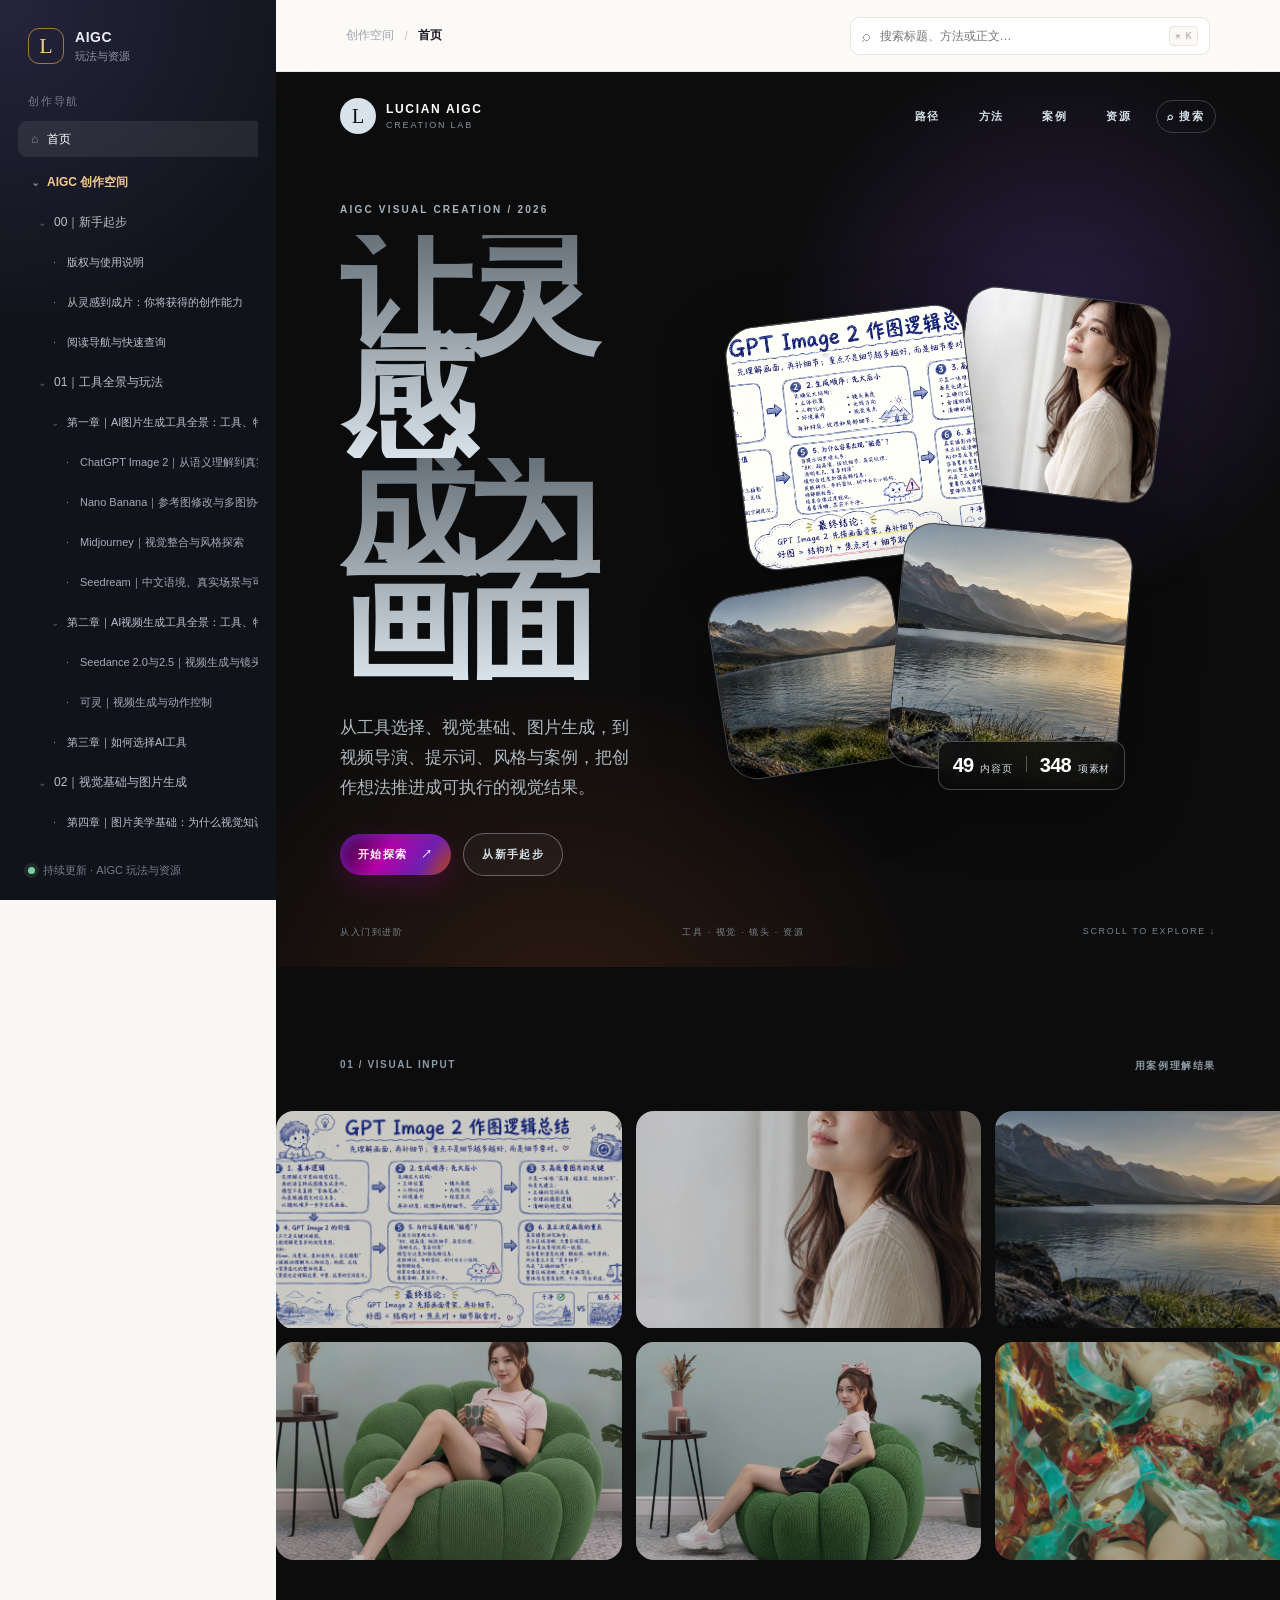
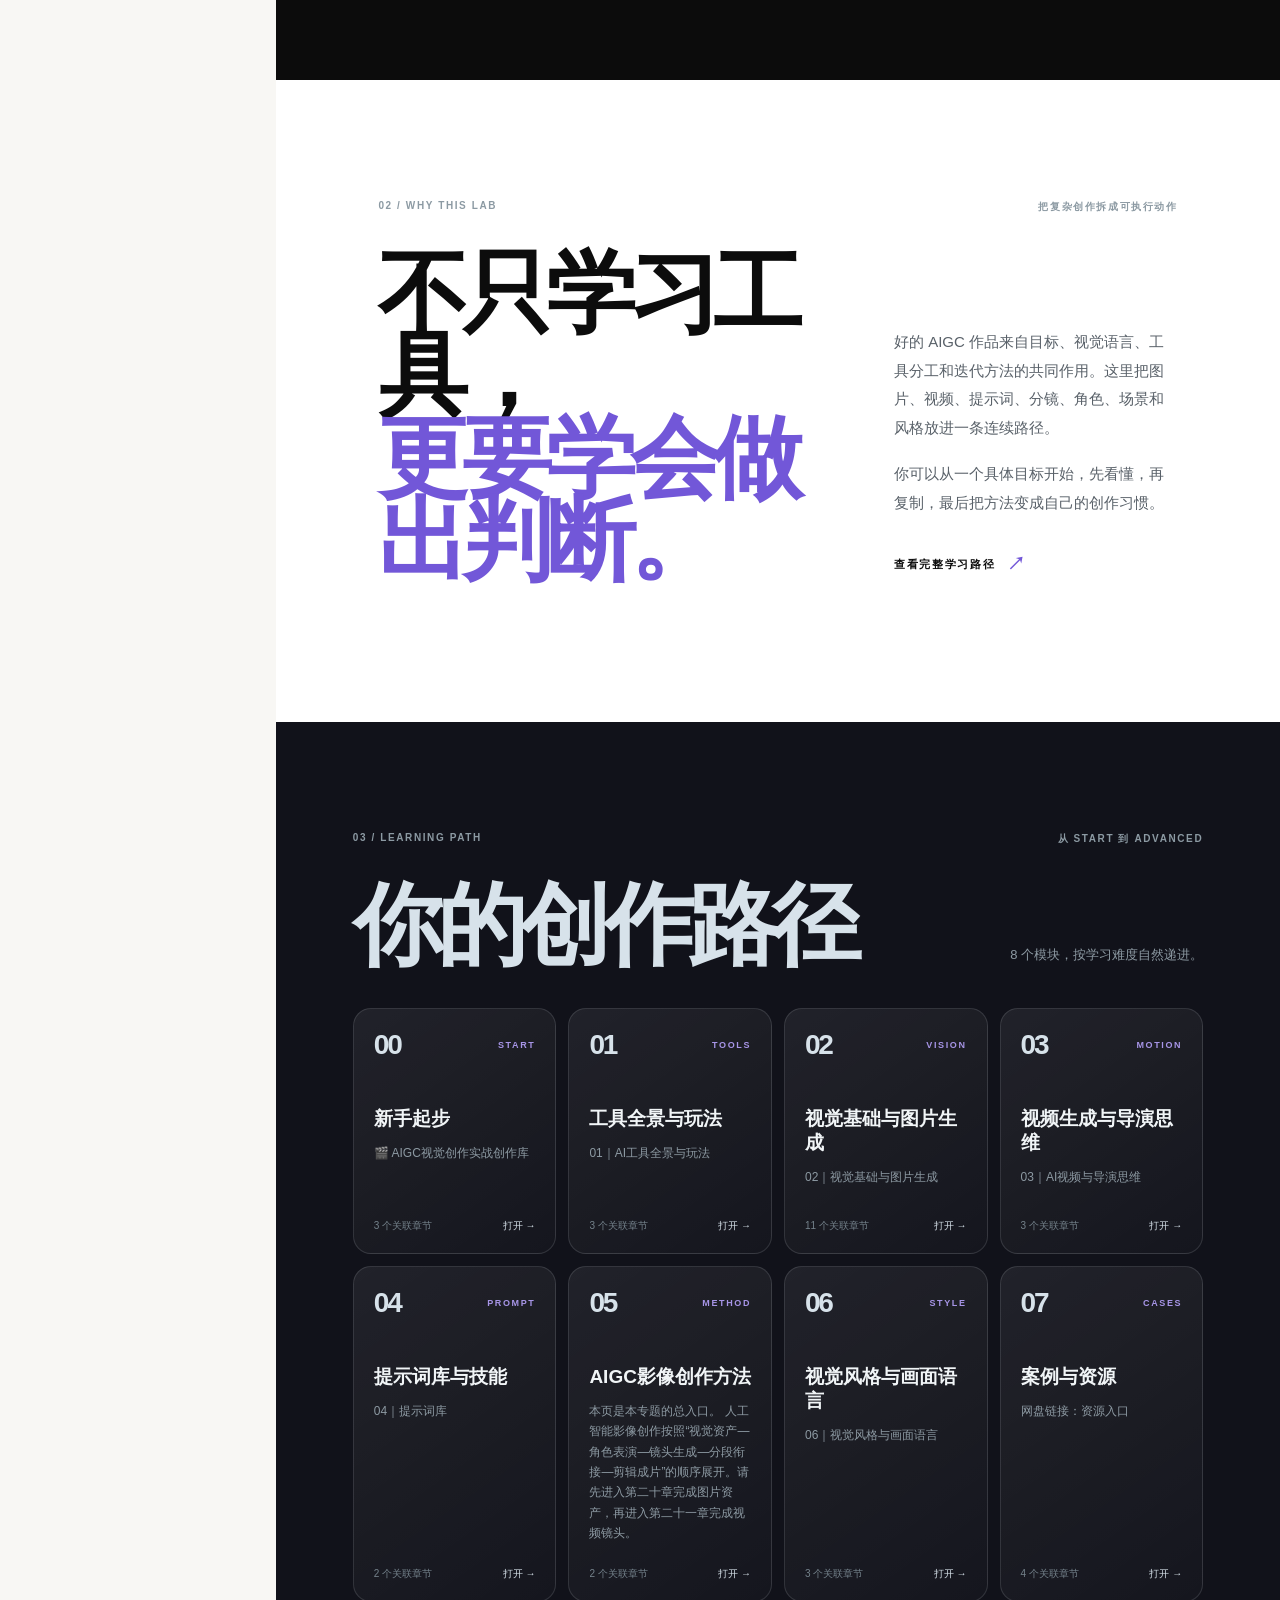
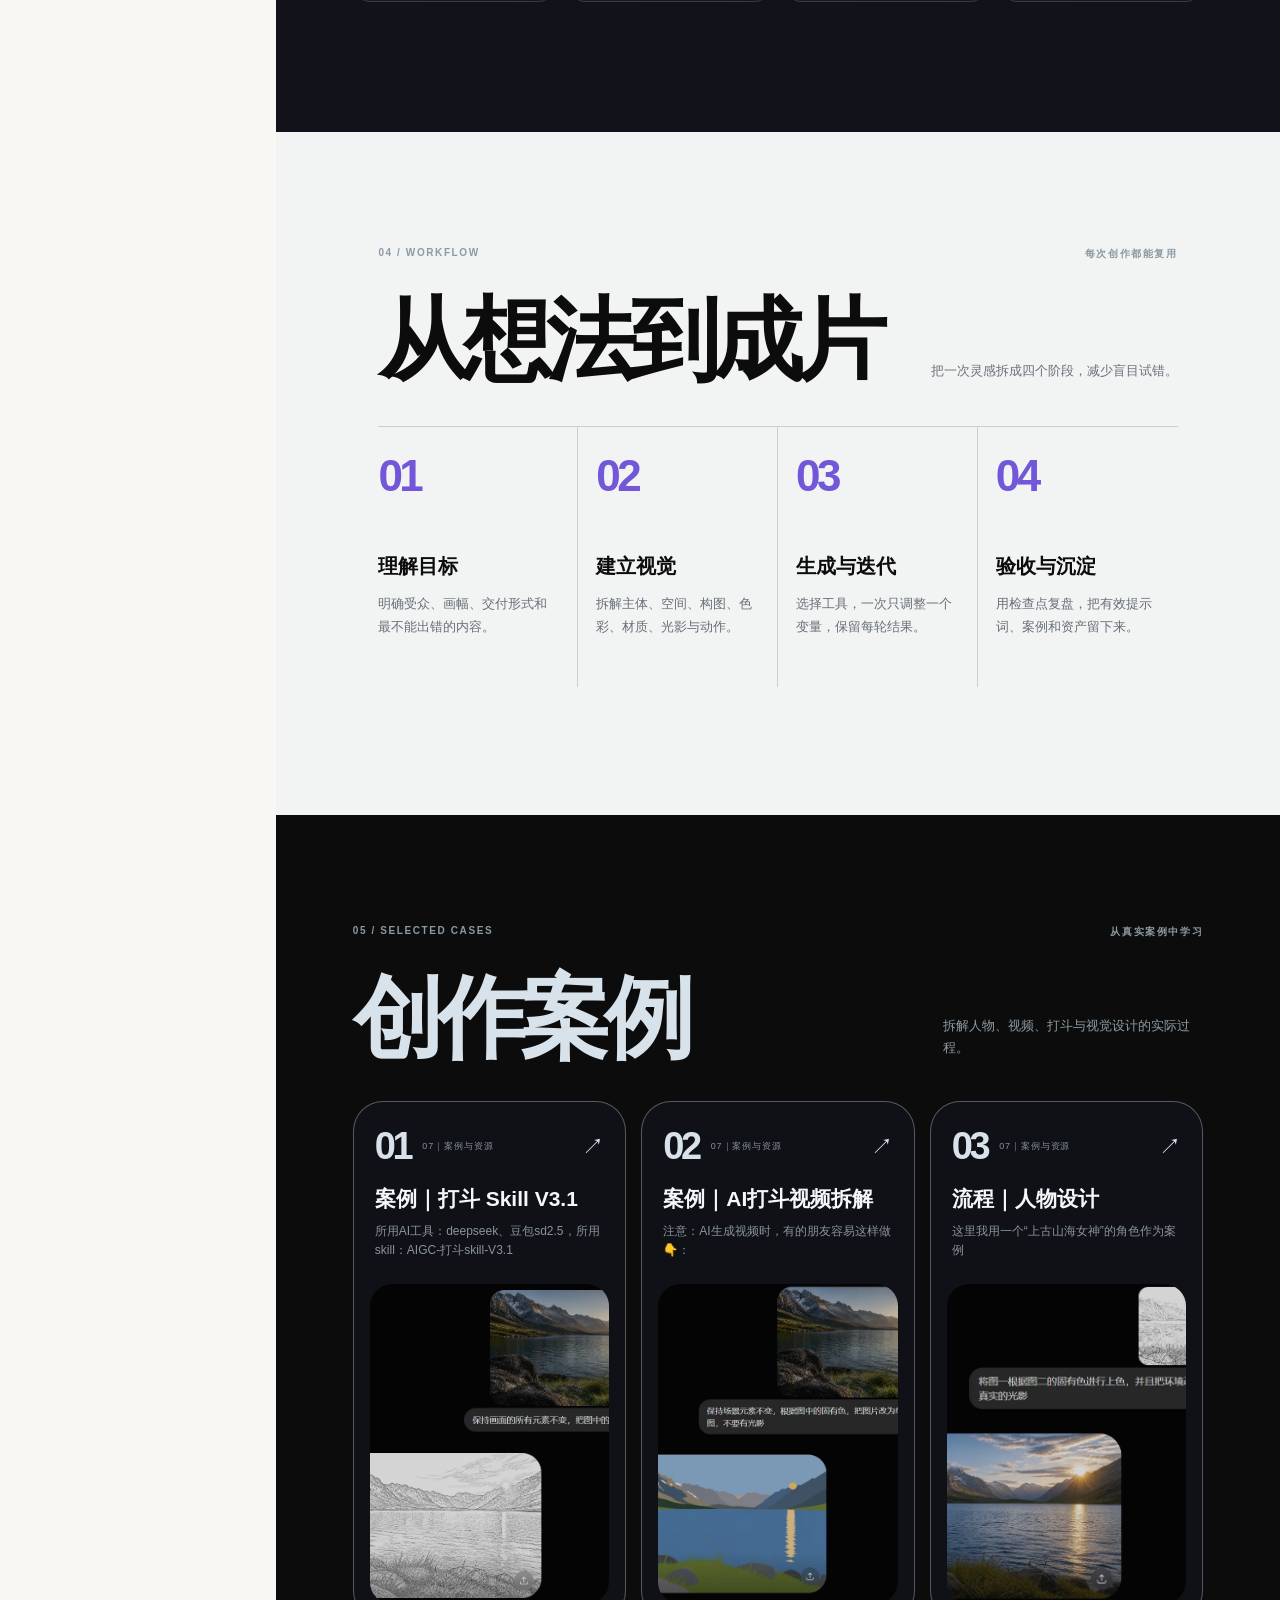
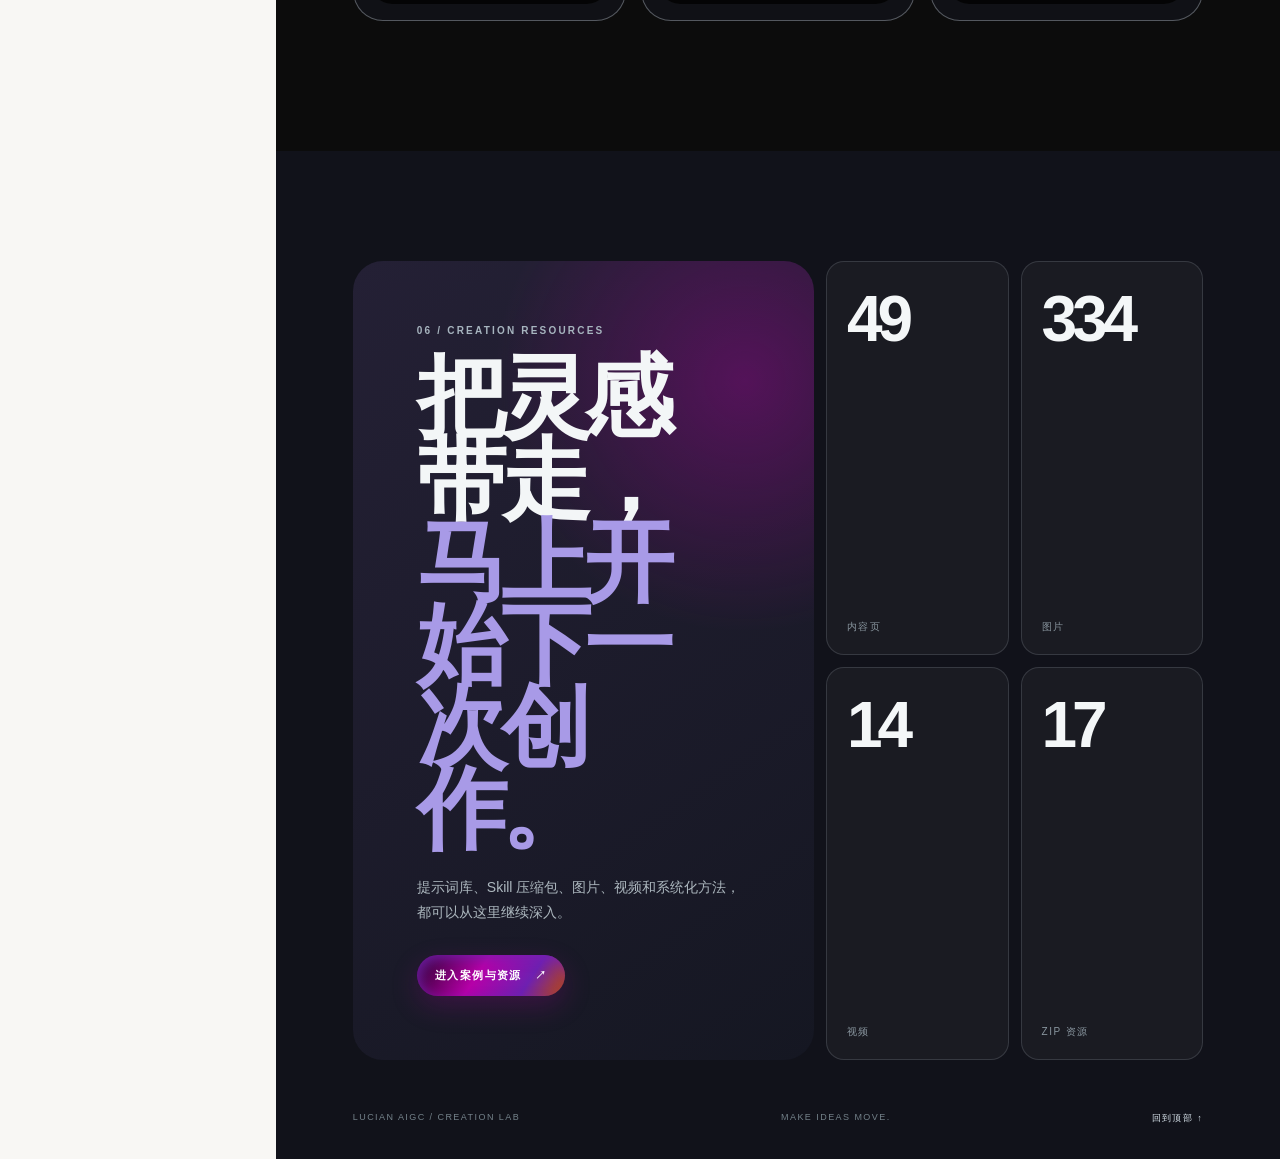
==== index.html @ 4ec85731 "Publish AIGC creation space" ====
<!doctype html>
<html lang="zh-CN">
  <head>
    <meta charset="utf-8" />
    <meta name="viewport" content="width=device-width, initial-scale=1" />
    <meta name="theme-color" content="#11131a" />
    <title>AIGC 创作空间</title>
    <link rel="stylesheet" href="styles.css" />
  </head>
  <body>
    <div class="app-shell">
      <aside class="sidebar">
        <a class="brand" href="#home" aria-label="返回首页">
          <span class="brand-mark">L</span>
          <span><strong>AIGC</strong><small>玩法与资源</small></span>
        </a>
        <div class="sidebar-label">创作导航</div>
        <nav id="side-nav" class="side-nav"></nav>
        <div class="sidebar-foot">
          <span class="status-dot"></span>
          <span>持续更新 · AIGC 玩法与资源</span>
        </div>
      </aside>

      <main class="main-content">
        <header class="topbar">
          <button id="menu-toggle" class="icon-button" aria-label="打开导航">☰</button>
          <div class="crumbs"><span>创作空间</span><span class="crumb-separator">/</span><span id="crumb-current">首页</span></div>
          <label class="search-box" aria-label="搜索创作内容">
            <span>⌕</span>
            <input id="search-input" type="search" placeholder="搜索标题、方法或正文…" />
            <kbd>⌘ K</kbd>
          </label>
        </header>
        <div id="page" class="page"></div>
      </main>
    </div>
    <div id="toast" class="toast" role="status"></div>
    <script src="app.js"></script>
  </body>
</html>
---- styles.css ----
:root {
  --ink: #171923;
  --muted: #73798a;
  --line: #e8e5df;
  --paper: #f8f7f4;
  --card: #ffffff;
  --night: #11131a;
  --night-2: #1b1e28;
  --gold: #c8924f;
  --gold-soft: #f4eadc;
  --violet: #8074d8;
  --shadow: 0 18px 50px rgba(32, 27, 19, .08);
}
* { box-sizing: border-box; }
html { scroll-behavior: smooth; }
body { margin: 0; color: var(--ink); background: var(--paper); font-family: "Segoe UI", "PingFang SC", "Microsoft YaHei", sans-serif; }
a { color: inherit; text-decoration: none; }
button, input { font: inherit; }
.app-shell { min-height: 100vh; display: flex; }
.sidebar { position: fixed; inset: 0 auto 0 0; width: 276px; padding: 28px 18px 18px; color: #eceaf1; background: radial-gradient(circle at 0 0, rgba(128,116,216,.18), transparent 35%), var(--night); display: flex; flex-direction: column; z-index: 10; }
.brand { display: flex; align-items: center; gap: 11px; padding: 0 10px 30px; }
.brand-mark { display: grid; place-items: center; width: 36px; height: 36px; border: 1px solid rgba(212,155,82,.7); border-radius: 11px; color: #f0c98f; font-family: Georgia, serif; font-size: 22px; }
.brand strong { display: block; font-size: 14px; letter-spacing: .04em; }
.brand small { display: block; margin-top: 4px; color: #9699aa; font-size: 11px; }
.sidebar-label { margin: 0 10px 12px; color: #777b8d; font-size: 11px; letter-spacing: .16em; text-transform: uppercase; }
.side-nav { display: grid; gap: 4px; min-height: 0; overflow-y: auto; padding-right: 3px; scrollbar-width: thin; }
.side-link { display: flex; justify-content: space-between; align-items: center; gap: 8px; min-height: 36px; padding: 8px 10px; border-radius: 9px; color: #bfc0cb; font-size: 12px; line-height: 1.35; transition: .2s ease; }
.side-link:hover, .side-link.active { color: #fff; background: rgba(255,255,255,.08); }
.side-link .count { color: #777b8d; font-size: 11px; }
.side-title { display: flex; min-width: 0; align-items: center; gap: 6px; }
.side-title > span:last-child { overflow: hidden; text-overflow: ellipsis; white-space: nowrap; }
.tree-marker { width: 13px; flex: 0 0 13px; color: #8b8e9e; text-align: center; }
.side-link.depth-0 { margin-top: 3px; color: #f0c98f; font-weight: 600; }
.side-link.depth-1 { padding-left: 17px; }
.side-link.depth-2 { padding-left: 30px; font-size: 11px; }
.side-link.depth-3 { padding-left: 43px; color: #a8aab7; font-size: 11px; }
.side-link.depth-4, .side-link.depth-5, .side-link.depth-6 { padding-left: 56px; color: #999ca9; font-size: 11px; }
.sidebar-foot { display: flex; align-items: center; gap: 8px; margin-top: auto; padding: 14px 10px 4px; color: #777b8d; font-size: 11px; }
.status-dot { width: 7px; height: 7px; border-radius: 50%; background: #7fd0a4; box-shadow: 0 0 0 4px rgba(127,208,164,.12); }
.main-content { width: calc(100% - 276px); margin-left: 276px; }
.topbar { position: sticky; top: 0; z-index: 5; display: flex; align-items: center; gap: 20px; min-height: 72px; padding: 0 5.5vw; border-bottom: 1px solid rgba(232,229,223,.85); background: rgba(251,250,247,.9); backdrop-filter: blur(18px); }
.crumbs { display: flex; align-items: center; gap: 10px; color: #a0a3ad; font-size: 12px; white-space: nowrap; }
.crumbs span:last-child { color: var(--ink); font-weight: 600; }
.crumb-separator { color: #cac7c0; }
.search-box { display: flex; align-items: center; gap: 8px; width: min(360px, 42vw); height: 38px; margin-left: auto; padding: 0 11px; border: 1px solid var(--line); border-radius: 9px; color: #a0a3ad; background: #fff; }
.search-box input { min-width: 0; flex: 1; border: 0; outline: 0; color: var(--ink); background: transparent; font-size: 12px; }
.search-box kbd { padding: 3px 5px; border: 1px solid var(--line); border-radius: 4px; color: #aaa7a0; background: #faf9f6; font-size: 10px; }
.icon-button { display: none; border: 0; color: var(--ink); background: transparent; }
.page { max-width: 1240px; margin: 0 auto; padding: 54px 5.5vw 80px; }
.hero { position: relative; overflow: hidden; padding: clamp(34px, 6vw, 74px); border: 1px solid rgba(255,255,255,.08); border-radius: 28px; color: #fff; background: radial-gradient(circle at 78% 20%, rgba(128,116,216,.48), transparent 32%), radial-gradient(circle at 88% 100%, rgba(212,155,82,.4), transparent 32%), linear-gradient(125deg, #151722 0%, #252434 100%); box-shadow: 0 24px 70px rgba(20,18,32,.22); }
.hero::after { content: ""; position: absolute; right: -80px; bottom: -150px; width: 360px; height: 360px; border: 1px solid rgba(255,255,255,.12); border-radius: 50%; box-shadow: 0 0 0 44px rgba(255,255,255,.03), 0 0 0 88px rgba(255,255,255,.025); }
.eyebrow { position: relative; z-index: 1; margin: 0 0 18px; color: #e1b979; font-size: 11px; letter-spacing: .22em; text-transform: uppercase; }
.hero h1 { position: relative; z-index: 1; max-width: 720px; margin: 0; font-family: Georgia, "Songti SC", serif; font-size: clamp(34px, 5vw, 64px); font-weight: 500; line-height: 1.08; letter-spacing: -.04em; }
.hero p { position: relative; z-index: 1; max-width: 600px; margin: 22px 0 0; color: #c6c7d1; font-size: 15px; line-height: 1.9; }
.hero-meta { position: relative; z-index: 1; display: flex; flex-wrap: wrap; gap: 10px; margin-top: 31px; }
.hero-pill { padding: 7px 11px; border: 1px solid rgba(255,255,255,.15); border-radius: 999px; color: #d7d8e1; background: rgba(255,255,255,.06); font-size: 11px; }
.section-head { display: flex; align-items: end; justify-content: space-between; gap: 20px; margin: 54px 0 18px; }
.section-head h2 { margin: 0; font-family: Georgia, "Songti SC", serif; font-size: 28px; font-weight: 500; }
.section-head p { margin: 0; color: var(--muted); font-size: 12px; }
.stats { display: grid; grid-template-columns: repeat(4, 1fr); gap: 12px; margin-top: 26px; }
.stat { padding: 18px; border: 1px solid var(--line); border-radius: 14px; background: rgba(255,255,255,.55); }
.stat strong { display: block; font-size: 24px; font-weight: 600; }
.stat span { display: block; margin-top: 5px; color: var(--muted); font-size: 11px; }
.doc-grid { display: grid; grid-template-columns: repeat(2, minmax(0, 1fr)); gap: 16px; }
.doc-card { position: relative; display: flex; min-height: 202px; flex-direction: column; padding: 24px; border: 1px solid var(--line); border-radius: 18px; background: linear-gradient(145deg, #fff 0%, #fcfbf8 100%); box-shadow: 0 8px 24px rgba(31,25,17,.03); transition: transform .22s ease, box-shadow .22s ease, border-color .22s ease; }
.doc-card:hover { border-color: #dacbb7; box-shadow: var(--shadow); transform: translateY(-4px); }
.doc-card .card-top { display: flex; justify-content: space-between; align-items: center; gap: 14px; }
.tag { display: inline-flex; width: fit-content; max-width: 100%; padding: 5px 8px; border-radius: 5px; color: #9a6932; background: var(--gold-soft); font-size: 10px; letter-spacing: .04em; }
.stage-chip { display: inline-flex; align-items: center; padding: 5px 8px; border: 1px solid #e8e3dc; border-radius: 999px; color: #8b8b95; background: #fff; font-size: 9px; letter-spacing: .13em; }
.doc-card[data-stage="start"] { border-top: 3px solid #c8924f; }
.doc-card[data-stage="foundation"] { border-top: 3px solid #9d8edb; }
.doc-card[data-stage="build"] { border-top: 3px solid #6c9c9a; }
.doc-card[data-stage="advanced"] { border-top: 3px solid #b77666; }
.card-index { color: #d5d2cc; font-family: Georgia, serif; font-size: 28px; }
.doc-card h3 { margin: 24px 0 10px; font-family: Georgia, "Songti SC", serif; font-size: 22px; font-weight: 500; line-height: 1.25; }
.doc-card p { margin: 0; color: var(--muted); font-size: 13px; line-height: 1.8; }
.card-foot { display: flex; flex-wrap: wrap; gap: 8px 12px; margin-top: auto; padding-top: 24px; color: #a4a09a; font-size: 11px; }
.card-foot span { display: inline-flex; align-items: center; gap: 4px; }
.article-head { padding: 12px 0 34px; border-bottom: 1px solid var(--line); }
.back-link { display: inline-flex; align-items: center; gap: 6px; margin-bottom: 24px; color: #9b7043; font-size: 12px; }
.article-path { margin: 0 0 14px; color: #a4a09a; font-size: 11px; line-height: 1.7; }
.article-head h1 { max-width: 920px; margin: 0; font-family: Georgia, "Songti SC", serif; font-size: clamp(32px, 4vw, 52px); font-weight: 500; line-height: 1.12; letter-spacing: -.03em; }
.article-deck { max-width: 750px; margin: 17px 0 0; color: var(--muted); font-size: 14px; line-height: 1.8; }
.article-stats { display: flex; flex-wrap: wrap; gap: 8px; margin-top: 22px; }
.article-stat { padding: 6px 9px; border: 1px solid var(--line); border-radius: 5px; color: #77736d; font-size: 11px; background: #fff; }
.article-body { max-width: 900px; padding-top: 34px; }
.article-body h1, .article-body h2, .article-body h3, .article-body h4 { margin: 42px 0 14px; font-family: Georgia, "Songti SC", serif; font-weight: 500; line-height: 1.3; }
.article-body h1 { padding-bottom: 10px; border-bottom: 1px solid var(--line); font-size: 30px; }
.article-body h2 { color: #544a3d; font-size: 24px; }
.article-body h3 { color: #7d684c; font-size: 18px; }
.article-body p, .article-body li { color: #40434e; font-size: 15px; line-height: 2; }
.article-body p { margin: 0 0 17px; }
.article-body ul, .article-body ol { margin: 0 0 20px; padding-left: 24px; }
.article-body li { padding-left: 5px; }
.article-body strong { color: #262935; font-weight: 700; }
.article-body code { padding: 2px 5px; border-radius: 4px; color: #704d25; background: #f5eee5; font-family: Consolas, monospace; font-size: .9em; }
.article-body pre { overflow-x: auto; margin: 24px 0; padding: 18px 20px; border-radius: 10px; color: #e9e7ef; background: #1c1e27; box-shadow: 0 12px 30px rgba(21, 19, 28, .12); }
.article-body pre code { padding: 0; color: inherit; background: transparent; font-size: 13px; line-height: 1.7; }
.article-body blockquote { margin: 24px 0; padding: 17px 21px; border-left: 3px solid var(--gold); border-radius: 0 10px 10px 0; color: #60584f; background: #fbf3e8; }
.article-body .loose-table td { background: #fffdf9; }
.chapter-map { max-width: 980px; margin: 38px 0 52px; padding: 25px; border: 1px solid #e7dfd2; border-radius: 18px; background: linear-gradient(135deg, #fffdf9 0%, #f7f1e8 100%); box-shadow: 0 12px 32px rgba(44, 33, 18, .05); }
.chapter-map-head { display: flex; align-items: flex-start; justify-content: space-between; gap: 20px; }
.chapter-kicker { margin: 0 0 7px; color: #a47643; font-size: 10px; font-weight: 700; letter-spacing: .18em; }
.chapter-map h2, .chapter-content-head h2 { margin: 0; color: #423a31; font-family: Georgia, "Songti SC", serif; font-size: 24px; font-weight: 500; }
.chapter-map-head p:last-child, .chapter-content-head > p:last-child { margin: 8px 0 0; color: #827b71; font-size: 12px; line-height: 1.7; }
.chapter-map-count { flex: 0 0 auto; padding: 7px 10px; border: 1px solid #e4d6c4; border-radius: 999px; color: #9a6932; background: #fffaf2; font-size: 11px; }
.chapter-map-grid { display: grid; grid-template-columns: repeat(2, minmax(0, 1fr)); gap: 10px; margin-top: 21px; }
.chapter-link { display: grid; grid-template-columns: 30px minmax(0, 1fr) auto; align-items: start; gap: 12px; padding: 14px 15px; border: 1px solid rgba(220, 211, 198, .9); border-radius: 12px; background: rgba(255, 255, 255, .78); transition: transform .2s ease, border-color .2s ease, box-shadow .2s ease; }
.chapter-link:hover { border-color: #cdaa7d; box-shadow: 0 9px 20px rgba(75, 53, 25, .08); transform: translateY(-2px); }
.chapter-number { color: #b48a5b; font-family: Georgia, serif; font-size: 16px; line-height: 1.3; }
.chapter-link-copy { min-width: 0; }
.chapter-link-copy strong { display: block; overflow: hidden; color: #38342f; font-size: 13px; font-weight: 600; line-height: 1.5; text-overflow: ellipsis; white-space: nowrap; }
.chapter-link-copy small { display: -webkit-box; overflow: hidden; margin-top: 4px; color: #8b857c; font-size: 11px; line-height: 1.55; -webkit-box-orient: vertical; -webkit-line-clamp: 2; }
.chapter-link-arrow { color: #b38b5d; font-size: 14px; }
.chapter-content { max-width: 1040px; margin-top: 56px; padding-top: 15px; border-top: 1px solid var(--line); }
.chapter-content-head { margin-bottom: 22px; }
.embedded-doc { scroll-margin-top: 96px; margin: 28px 0 54px; padding: 27px 30px 32px; border: 1px solid #e7e1d7; border-radius: 18px; background: rgba(255, 255, 255, .68); box-shadow: 0 12px 34px rgba(38, 29, 19, .045); }
.embedded-level-2 { margin-left: 24px; border-left: 3px solid #e2c49c; background: rgba(255, 255, 255, .86); }
.embedded-level-3 { margin-left: 48px; border-left: 3px solid #cfc7e8; background: rgba(255, 255, 255, .96); }
.embedded-head { display: flex; align-items: flex-start; justify-content: space-between; gap: 18px; padding-bottom: 18px; border-bottom: 1px solid #eee9e1; }
.embedded-head h2 { max-width: 760px; margin: 12px 0 0; color: #3d3a36; font-family: Georgia, "Songti SC", serif; font-size: clamp(23px, 3vw, 32px); font-weight: 500; line-height: 1.25; }
.embedded-head p { max-width: 700px; margin: 10px 0 0; color: #7d7a75; font-size: 13px; line-height: 1.75; }
.embedded-meta { display: flex; flex: 0 0 auto; flex-wrap: wrap; justify-content: flex-end; gap: 7px; max-width: 160px; }
.embedded-meta span { padding: 5px 8px; border: 1px solid var(--line); border-radius: 5px; color: #8e887f; background: #fff; font-size: 10px; white-space: nowrap; }
.embedded-body { max-width: none; padding-top: 19px; }
.embedded-body > h1:first-child { margin-top: 0; }
.embedded-children { margin-top: 27px; }
.embedded-children > .chapter-map { margin: 0 0 30px; padding: 20px; }
.embedded-children > .chapter-map .chapter-map-head p:last-child { display: none; }
.embedded-children > .chapter-map h2 { font-size: 20px; }
.skill-manager { max-width: 980px; margin: 32px 0 30px; padding: 24px 25px 20px; border: 1px solid #e4d8c7; border-radius: 18px; background: linear-gradient(135deg, #fffdf9 0%, #f8f0e5 100%); box-shadow: 0 12px 32px rgba(44, 33, 18, .05); }
.skill-manager-head { display: flex; align-items: flex-start; justify-content: space-between; gap: 20px; }
.skill-manager h2 { margin: 0; color: #423a31; font-family: Georgia, "Songti SC", serif; font-size: 24px; font-weight: 500; }
.skill-manager-head p:last-child { max-width: 650px; margin: 8px 0 0; color: #827b71; font-size: 12px; line-height: 1.7; }
.upload-zip-button { display: inline-flex; flex: 0 0 auto; align-items: center; gap: 6px; padding: 10px 14px; border: 1px solid #b99364; border-radius: 9px; color: #fff; background: #8f6a41; cursor: pointer; font-size: 12px; font-weight: 600; box-shadow: 0 7px 16px rgba(112, 78, 35, .14); transition: transform .2s ease, background .2s ease; }
.upload-zip-button:hover { background: #765433; transform: translateY(-1px); }
.upload-zip-button input { display: none; }
.skill-manager-note { display: flex; align-items: center; flex-wrap: wrap; gap: 7px; margin-top: 17px; padding-top: 14px; border-top: 1px solid rgba(216, 201, 180, .8); }
.skill-manager-note > span { padding: 4px 7px; border-radius: 4px; color: #927047; background: rgba(255,255,255,.65); font-size: 10px; }
.skill-manager-note button { margin-left: auto; padding: 5px 8px; border: 0; color: #9b7954; background: transparent; cursor: pointer; font-size: 11px; }
.skill-manager-note button:hover { color: #62472d; text-decoration: underline; }
.local-zip-list { display: grid; gap: 10px; margin-top: 16px; }
.archive-card { display: flex; align-items: center; gap: 14px; margin: 18px 0; padding: 14px 16px; border: 1px solid #e6ded3; border-radius: 12px; background: linear-gradient(115deg, #fffdf9, #faf7f1); box-shadow: 0 8px 22px rgba(34, 27, 17, .045); }
.archive-icon { display: grid; flex: 0 0 auto; place-items: center; width: 48px; height: 48px; border-radius: 11px; color: #fff; background: linear-gradient(145deg, #b27b43, #765033); font-family: Consolas, monospace; font-size: 12px; font-weight: 700; letter-spacing: .04em; box-shadow: inset 0 0 0 1px rgba(255,255,255,.2); }
.archive-copy { min-width: 0; flex: 1; }
.archive-copy h3 { overflow: hidden; margin: 0; color: #3f3932; font-family: "Segoe UI", "PingFang SC", "Microsoft YaHei", sans-serif; font-size: 14px; font-weight: 600; line-height: 1.5; text-overflow: ellipsis; white-space: nowrap; }
.archive-copy p { margin: 5px 0 0; color: #928a80; font-size: 11px; line-height: 1.5; }
.archive-actions { display: flex; flex: 0 0 auto; align-items: center; gap: 7px; }
.archive-download, .archive-remove { display: inline-flex; align-items: center; justify-content: center; padding: 7px 10px; border-radius: 6px; cursor: pointer; font-size: 11px; line-height: 1; }
.archive-download { border: 1px solid #c9a879; color: #7c582f; background: #fffaf2; }
.archive-download:hover { border-color: #9a6c39; background: #f8eddc; }
.archive-download:disabled { cursor: not-allowed; opacity: .55; }
.archive-remove { border: 1px solid #ead7d0; color: #a26f61; background: #fff; }
.archive-remove:hover { border-color: #cb9c8e; color: #8a4e41; background: #fff7f4; }
.archive-empty { padding: 16px; border: 1px dashed #d9cbb9; border-radius: 10px; color: #91877b; background: rgba(255,255,255,.46); font-size: 12px; line-height: 1.7; }
.article-body .archive-card { max-width: 820px; }
.article-body .archive-card + .archive-card { margin-top: 10px; }
.table-wrap { overflow-x: auto; margin: 24px 0; border: 1px solid var(--line); border-radius: 10px; background: #fff; }
.article-body table { width: 100%; min-width: 560px; border-collapse: collapse; font-size: 13px; }
.article-body th, .article-body td { padding: 11px 13px; border-bottom: 1px solid var(--line); color: #4a4b55; text-align: left; vertical-align: top; line-height: 1.7; }
.article-body th { color: #514536; background: #fbf6ee; font-weight: 600; }
.article-body tr:last-child td { border-bottom: 0; }
.callout { margin: 24px 0; padding: 20px 22px; border: 1px solid #e8dccb; border-radius: 12px; background: #fffaf3; }
.callout-label { margin-bottom: 10px; color: #9a6932; font-size: 18px; }
.callout p:last-child { margin-bottom: 0; }
.media-grid { display: grid; grid-template-columns: repeat(2, minmax(0, 1fr)); gap: 12px; margin: 22px 0; }
.media-card { overflow: hidden; margin: 24px 0; border: 1px solid var(--line); border-radius: 12px; background: #fff; box-shadow: 0 8px 24px rgba(31,25,17,.05); }
.media-card img { display: block; width: 100%; max-height: 620px; object-fit: contain; background: #f4f1eb; }
.media-card video { display: block; width: 100%; max-height: 620px; background: #0e1016; }
.media-missing { display: grid; min-height: 120px; place-items: center; padding: 24px; color: #8d887f; background: #f4f1eb; font-size: 12px; }
.media-caption { padding: 10px 13px; color: #85817a; font-size: 11px; }
.media-grid .media-card { margin: 0; }
.empty { padding: 50px 20px; border: 1px dashed #d8d2c9; border-radius: 14px; color: var(--muted); text-align: center; }
.toast { position: fixed; right: 22px; bottom: 22px; z-index: 20; padding: 11px 14px; border-radius: 8px; color: #fff; background: var(--night); box-shadow: var(--shadow); opacity: 0; pointer-events: none; transform: translateY(8px); transition: .2s ease; font-size: 12px; }
.toast.show { opacity: 1; transform: translateY(0); }
@media (max-width: 900px) {
  .sidebar { width: 220px; }
  .main-content { width: calc(100% - 220px); margin-left: 220px; }
  .stats { grid-template-columns: repeat(2, 1fr); }
}
@media (max-width: 680px) {
  .sidebar { left: -260px; width: 260px; transition: left .2s ease; }
  .sidebar.open { left: 0; box-shadow: 20px 0 50px rgba(0,0,0,.18); }
  .main-content { width: 100%; margin-left: 0; }
  .topbar { gap: 10px; padding: 0 18px; }
  .icon-button { display: block; font-size: 18px; }
  .crumbs { overflow: hidden; }
  .search-box { width: 40px; margin-left: auto; padding: 0 11px; }
  .search-box input, .search-box kbd { display: none; }
  .page { padding: 28px 18px 60px; }
  .hero { padding: 31px 24px 35px; border-radius: 20px; }
  .hero h1 { font-size: 40px; }
  .section-head { display: block; margin-top: 38px; }
  .section-head p { margin-top: 8px; }
  .doc-grid { grid-template-columns: 1fr; }
  .media-grid { grid-template-columns: 1fr; }
  .chapter-map-grid { grid-template-columns: 1fr; }
  .chapter-map { padding: 20px; }
  .chapter-map-head { display: block; }
  .chapter-map-count { display: inline-block; margin-top: 12px; }
  .embedded-doc { padding: 22px 18px 25px; }
  .embedded-level-2, .embedded-level-3 { margin-left: 0; }
  .embedded-head { display: block; }
  .embedded-meta { justify-content: flex-start; max-width: none; margin-top: 13px; }
  .skill-manager { padding: 20px; }
  .skill-manager-head { display: block; }
  .upload-zip-button { margin-top: 16px; }
  .skill-manager-note button { margin-left: 0; }
  .archive-card { align-items: flex-start; flex-wrap: wrap; }
  .archive-copy { min-width: calc(100% - 64px); }
  .archive-actions { width: 100%; padding-left: 62px; }
  .article-body p, .article-body li { font-size: 14px; }
}

/* Landing page inspired by the supplied dark creator portfolio brief. */
.landing-home { overflow: hidden; margin: -54px -5.5vw -80px; color: #d7e2ea; background: #0c0c0c; font-family: "Arial Narrow", "Segoe UI", "PingFang SC", "Microsoft YaHei", sans-serif; }
.landing-home a { color: inherit; }
.landing-hero, .home-marquee-section, .home-intro-section, .home-path-section, .home-method-section, .home-cases-section, .home-resources-section { scroll-margin-top: 86px; }
.landing-hero { min-height: min(900px, calc(100vh - 72px)); padding: 26px clamp(24px, 5vw, 86px) 28px; background: radial-gradient(circle at 78% 28%, rgba(145, 99, 255, .22), transparent 28%), radial-gradient(circle at 28% 110%, rgba(209, 93, 45, .18), transparent 32%), #0c0c0c; }
.landing-nav { display: flex; align-items: center; justify-content: space-between; gap: 24px; max-width: 1440px; margin: 0 auto; }
.landing-logo { display: inline-flex; align-items: center; gap: 10px; }
.landing-logo-mark { display: grid; width: 36px; height: 36px; place-items: center; border: 1px solid rgba(215, 226, 234, .45); border-radius: 50%; color: #0c0c0c; background: #d7e2ea; font-family: Georgia, serif; font-size: 20px; }
.landing-logo strong, .landing-logo small { display: block; }
.landing-logo strong { color: #fff; font-size: 12px; letter-spacing: .14em; }
.landing-logo small { margin-top: 4px; color: #87939c; font-size: 9px; letter-spacing: .2em; }
.landing-links { display: flex; align-items: center; gap: clamp(16px, 3vw, 44px); margin-left: auto; }
.landing-links a, .landing-search { color: #d7e2ea; font-size: 11px; font-weight: 600; letter-spacing: .16em; text-transform: uppercase; transition: opacity .2s ease, transform .2s ease; }
.landing-links a:hover, .landing-search:hover { opacity: .62; transform: translateY(-1px); }
.landing-search { display: inline-flex; align-items: center; gap: 6px; padding: 8px 10px; border: 1px solid rgba(215, 226, 234, .22); border-radius: 999px; }
.landing-hero-grid { display: grid; grid-template-columns: minmax(0, .9fr) minmax(480px, 1.1fr); align-items: center; gap: clamp(24px, 5vw, 90px); max-width: 1440px; min-height: 650px; margin: 0 auto; padding: 70px 0 38px; }
.landing-kicker { margin: 0 0 20px; color: #a7b5bf; font-size: 10px; font-weight: 700; letter-spacing: .22em; text-transform: uppercase; }
.landing-hero-copy h1 { max-width: 720px; margin: 0; color: #c4d1d9; font-size: clamp(64px, 10.6vw, 178px); font-weight: 900; letter-spacing: -.09em; line-height: .82; text-transform: uppercase; }
.landing-hero-copy h1 span { display: block; background: linear-gradient(180deg, #67717a 0%, #d7e2ea 100%); -webkit-background-clip: text; background-clip: text; -webkit-text-fill-color: transparent; }
.landing-hero-deck { max-width: 470px; margin: 32px 0 0; color: #aeb9c0; font-size: clamp(14px, 1.35vw, 18px); font-weight: 300; line-height: 1.75; }
.landing-actions { display: flex; flex-wrap: wrap; align-items: center; gap: 12px; margin-top: 30px; }
.landing-primary, .landing-secondary { display: inline-flex; align-items: center; gap: 13px; padding: 13px 18px; border-radius: 999px; font-size: 11px; font-weight: 700; letter-spacing: .13em; text-transform: uppercase; transition: transform .2s ease, opacity .2s ease, background .2s ease; }
.landing-primary { color: #fff !important; background: linear-gradient(123deg, #220226, #b600a8 42%, #6e20b1 74%, #be4c00); box-shadow: 0 10px 28px rgba(182, 0, 168, .22), inset 4px 4px 12px rgba(119, 33, 177, .8); }
.landing-secondary { border: 1px solid rgba(215, 226, 234, .36); color: #d7e2ea !important; background: rgba(215, 226, 234, .04); }
.landing-primary:hover, .landing-secondary:hover { opacity: .86; transform: translateY(-2px); }
.hero-collage { position: relative; min-height: 500px; }
.hero-collage-card { position: absolute; overflow: hidden; border: 1px solid rgba(215, 226, 234, .24); border-radius: 30px; background: #1a1b20; box-shadow: 0 24px 70px rgba(0, 0, 0, .38); }
.hero-collage-card img { display: block; width: 100%; height: 100%; object-fit: cover; filter: saturate(.82) contrast(1.05); transition: transform .5s ease, filter .5s ease; }
.hero-collage-card:hover img { filter: saturate(1.05) contrast(1.05); transform: scale(1.05); }
.hero-collage-1 { top: 5%; left: 7%; z-index: 2; width: 50%; height: 49%; transform: rotate(-7deg); }
.hero-collage-2 { top: 1%; right: 4%; z-index: 1; width: 43%; height: 40%; transform: rotate(7deg); }
.hero-collage-3 { right: 12%; bottom: 3%; z-index: 3; width: 48%; height: 49%; transform: rotate(5deg); }
.hero-collage-4 { bottom: 4%; left: 3%; z-index: 2; width: 39%; height: 37%; transform: rotate(-9deg); }
.hero-collage-note { position: absolute; right: 12%; bottom: 0; z-index: 5; display: flex; align-items: baseline; gap: 7px; padding: 12px 14px; border: 1px solid rgba(215, 226, 234, .28); border-radius: 12px; color: #d7e2ea; background: rgba(12, 12, 12, .82); backdrop-filter: blur(12px); font-size: 10px; letter-spacing: .08em; }
.hero-collage-note strong { color: #fff; font-size: 20px; letter-spacing: -.04em; }
.hero-collage-note i { width: 1px; height: 16px; margin: 0 6px; background: rgba(215, 226, 234, .34); }
.landing-hero-foot { display: flex; justify-content: space-between; gap: 20px; max-width: 1440px; margin: 0 auto; padding-top: 12px; color: #77848d; font-size: 9px; letter-spacing: .18em; text-transform: uppercase; }
.home-section-label { display: flex; justify-content: space-between; gap: 24px; margin-bottom: 38px; color: #8c9aa3; font-size: 10px; font-weight: 700; letter-spacing: .16em; text-transform: uppercase; }
.home-marquee-section { padding: 92px 0 120px; background: #0c0c0c; }
.home-marquee-section > .home-section-label { padding: 0 clamp(24px, 5vw, 86px); }
.home-marquee-row { width: 100%; overflow: hidden; }
.home-marquee-row + .home-marquee-row { margin-top: 14px; }
.home-marquee-track { display: flex; width: max-content; gap: 14px; will-change: transform; }
.home-marquee-row.marquee-right .home-marquee-track { animation: home-marquee-right 50s linear infinite; }
.home-marquee-row.marquee-left .home-marquee-track { animation: home-marquee-left 56s linear infinite; }
.home-marquee-row:hover .home-marquee-track { animation-play-state: paused; }
.home-marquee-tile { width: clamp(230px, 27vw, 420px); height: clamp(150px, 17vw, 270px); overflow: hidden; border-radius: 18px; background: #1a1b20; }
.home-marquee-tile img { display: block; width: 100%; height: 100%; object-fit: cover; opacity: .78; transition: opacity .25s ease, transform .5s ease; }
.home-marquee-tile:hover img { opacity: 1; transform: scale(1.04); }
@keyframes home-marquee-right { from { transform: translateX(-22%); } to { transform: translateX(0); } }
@keyframes home-marquee-left { from { transform: translateX(0); } to { transform: translateX(-22%); } }
.home-intro-section { padding: 120px clamp(24px, 8vw, 150px) 140px; color: #0c0c0c; background: #fff; }
.home-intro-section .home-section-label, .home-path-section .home-section-label, .home-method-section .home-section-label, .home-cases-section .home-section-label, .home-resources-section .home-section-label { max-width: 1320px; margin-right: auto; margin-left: auto; }
.home-intro-grid { display: grid; grid-template-columns: minmax(0, 1.1fr) minmax(280px, .7fr); align-items: end; gap: 70px; max-width: 1120px; margin: 0 auto; }
.home-intro-grid h2, .home-section-heading h2, .method-heading h2, .resource-hero h2 { margin: 0; font-size: clamp(42px, 7vw, 104px); font-weight: 900; letter-spacing: -.07em; line-height: .92; text-transform: uppercase; }
.home-intro-grid h2 em { color: #7257d8; font-style: normal; }
.home-intro-copy { max-width: 420px; color: #596169; font-size: 15px; line-height: 1.9; }
.home-intro-copy p { margin: 0 0 18px; }
.text-link { display: inline-flex; align-items: center; gap: 12px; margin-top: 12px; color: #0c0c0c !important; font-size: 11px; font-weight: 800; letter-spacing: .15em; text-transform: uppercase; }
.text-link span { color: #7257d8; font-size: 18px; }
.home-path-section { padding: 110px clamp(24px, 6vw, 96px) 130px; background: #11121a; }
.home-section-heading { display: flex; align-items: end; justify-content: space-between; gap: 28px; max-width: 1320px; margin: 0 auto 42px; }
.home-section-heading h2 { color: #d7e2ea; }
.home-section-heading p { max-width: 260px; margin: 0; color: #8d9aa3; font-size: 13px; line-height: 1.7; }
.path-grid { display: grid; grid-template-columns: repeat(4, minmax(0, 1fr)); gap: 12px; max-width: 1320px; margin: 0 auto; }
.path-card { display: flex; min-height: 246px; flex-direction: column; padding: 20px; border: 1px solid rgba(215, 226, 234, .14); border-radius: 18px; background: linear-gradient(145deg, rgba(255,255,255,.07), rgba(255,255,255,.02)); transition: transform .25s ease, border-color .25s ease, background .25s ease; }
.path-card:hover { border-color: rgba(215, 226, 234, .44); background: linear-gradient(145deg, rgba(128, 116, 216, .22), rgba(255,255,255,.04)); transform: translateY(-6px); }
.path-card-top { display: flex; align-items: center; justify-content: space-between; }
.path-index { color: #d7e2ea; font-size: 28px; font-weight: 900; letter-spacing: -.08em; }
.path-stage { color: #a795e7; font-size: 9px; font-weight: 700; letter-spacing: .18em; }
.path-card h3 { margin: 46px 0 12px; color: #f1f5f7; font-size: 19px; font-weight: 700; line-height: 1.25; }
.path-card p { margin: 0; color: #8d9aa3; font-size: 12px; line-height: 1.7; }
.path-card-foot { display: flex; justify-content: space-between; gap: 10px; margin-top: auto; padding-top: 24px; color: #75838c; font-size: 10px; }
.path-card-foot span:last-child { color: #d7e2ea; }
.home-method-section { padding: 115px clamp(24px, 8vw, 150px) 128px; color: #0c0c0c; background: #f2f3f3; }
.method-heading { display: flex; align-items: end; justify-content: space-between; gap: 28px; max-width: 1120px; margin: 0 auto 44px; }
.method-heading p { max-width: 260px; margin: 0; color: #68737a; font-size: 13px; line-height: 1.7; }
.method-grid { display: grid; grid-template-columns: repeat(4, minmax(0, 1fr)); max-width: 1120px; margin: 0 auto; border-top: 1px solid rgba(12,12,12,.16); }
.method-step { min-height: 260px; padding: 24px 18px 18px 0; border-right: 1px solid rgba(12,12,12,.16); }
.method-step + .method-step { padding-left: 18px; }
.method-step:last-child { border-right: 0; }
.method-step span { color: #7257d8; font-size: 44px; font-weight: 900; letter-spacing: -.08em; }
.method-step h3 { margin: 52px 0 12px; font-size: 20px; font-weight: 800; }
.method-step p { max-width: 220px; margin: 0; color: #667078; font-size: 13px; line-height: 1.8; }
.home-cases-section { padding: 110px clamp(24px, 6vw, 96px) 130px; background: #0c0c0c; }
.home-cases-section .home-section-heading { margin-bottom: 42px; }
.case-grid { display: grid; grid-template-columns: repeat(3, minmax(0, 1fr)); gap: 15px; max-width: 1320px; margin: 0 auto; }
.case-card { display: flex; min-height: 520px; flex-direction: column; padding: 16px; border: 1px solid rgba(215, 226, 234, .34); border-radius: 30px; background: #101116; transition: transform .25s ease, border-color .25s ease; }
.case-card:hover { border-color: #d7e2ea; transform: translateY(-6px); }
.case-card-head { display: flex; align-items: center; gap: 12px; padding: 7px 5px 18px; }
.case-number { color: #d7e2ea; font-size: 38px; font-weight: 900; letter-spacing: -.09em; }
.case-type { overflow: hidden; color: #82909a; font-size: 9px; letter-spacing: .1em; text-overflow: ellipsis; text-transform: uppercase; white-space: nowrap; }
.case-arrow { margin-left: auto; color: #d7e2ea; font-size: 22px; }
.case-card-copy { padding: 0 5px 18px; }
.case-card-copy h3 { margin: 0 0 9px; color: #f4f7f8; font-size: 21px; font-weight: 800; line-height: 1.25; }
.case-card-copy p { min-height: 44px; margin: 0; color: #87949c; font-size: 12px; line-height: 1.65; }
.case-card-media { flex: 1; overflow: hidden; min-height: 250px; border-radius: 22px; background: #1a1b20; }
.case-card-media img { display: block; width: 100%; height: 100%; min-height: 250px; object-fit: cover; opacity: .82; transition: opacity .3s ease, transform .5s ease; }
.case-card:hover .case-card-media img { opacity: 1; transform: scale(1.04); }
.home-resources-section { display: grid; grid-template-columns: minmax(0, 1.1fr) minmax(260px, .9fr); gap: 12px; padding: 110px clamp(24px, 6vw, 96px) 24px; background: #11121a; }
.resource-hero { padding: clamp(30px, 5vw, 70px); border-radius: 30px; background: radial-gradient(circle at 85% 15%, rgba(182, 0, 168, .35), transparent 32%), linear-gradient(145deg, #242035, #151722); }
.resource-hero h2 { color: #f3f6f7; }
.resource-hero h2 span { color: #a89ae7; }
.resource-hero > p:not(.landing-kicker) { max-width: 430px; margin: 24px 0 30px; color: #acb7be; font-size: 14px; line-height: 1.8; }
.resource-stats { display: grid; grid-template-columns: repeat(2, 1fr); gap: 12px; }
.resource-stats div { display: flex; min-height: 150px; flex-direction: column; justify-content: space-between; padding: 20px; border: 1px solid rgba(215, 226, 234, .15); border-radius: 18px; background: rgba(255,255,255,.04); }
.resource-stats strong { color: #f4f7f8; font-size: clamp(38px, 5vw, 70px); font-weight: 900; letter-spacing: -.08em; }
.resource-stats span { color: #89969f; font-size: 10px; letter-spacing: .15em; text-transform: uppercase; }
.landing-footer { display: flex; justify-content: space-between; gap: 20px; padding: 28px clamp(24px, 6vw, 96px) 34px; color: #74828a; background: #11121a; font-size: 9px; letter-spacing: .16em; text-transform: uppercase; }
.landing-footer a { color: #d7e2ea !important; }
.search-landing { padding: 80px clamp(24px, 6vw, 96px); border-radius: 24px; color: #d7e2ea; background: radial-gradient(circle at 80% 10%, rgba(128,116,216,.32), transparent 35%), #11121a; }
.search-landing h1 { margin: 0; color: #f4f7f8; font-size: clamp(48px, 8vw, 110px); font-weight: 900; letter-spacing: -.08em; line-height: .9; }
.search-landing > p:last-child { max-width: 460px; margin: 24px 0 0; color: #9ba8af; line-height: 1.7; }
.search-section-head { margin-top: 40px; }

@media (max-width: 1000px) {
  .landing-hero-grid { grid-template-columns: 1fr; min-height: auto; padding-top: 76px; }
  .landing-hero-copy { max-width: 700px; }
  .hero-collage { min-height: 440px; max-width: 680px; margin: 0 auto; width: 100%; }
  .path-grid { grid-template-columns: repeat(2, minmax(0, 1fr)); }
  .case-grid { grid-template-columns: 1fr; max-width: 560px; }
  .case-card { min-height: 470px; }
  .home-resources-section { grid-template-columns: 1fr; }
}
@media (max-width: 680px) {
  .landing-home { margin: -28px -18px -60px; }
  .landing-hero { min-height: 760px; padding: 18px 18px 24px; }
  .landing-links { display: none; }
  .landing-search { margin-left: auto; }
  .landing-hero-grid { gap: 18px; padding-top: 68px; }
  .landing-hero-copy h1 { font-size: clamp(58px, 18vw, 100px); }
  .landing-hero-deck { max-width: 330px; margin-top: 24px; font-size: 13px; }
  .landing-actions { margin-top: 24px; }
  .landing-primary, .landing-secondary { padding: 11px 14px; font-size: 9px; }
  .hero-collage { min-height: 330px; margin-top: 20px; }
  .hero-collage-card { border-radius: 20px; }
  .hero-collage-note { right: 3%; padding: 9px; font-size: 8px; }
  .hero-collage-note strong { font-size: 15px; }
  .landing-hero-foot { display: grid; grid-template-columns: 1fr 1fr; gap: 9px; padding-top: 0; font-size: 8px; }
  .landing-hero-foot span:last-child { grid-column: 1 / -1; }
  .home-marquee-section { padding: 70px 0 86px; }
  .home-section-label { padding-right: 18px; padding-left: 18px; font-size: 8px; }
  .home-section-label span:last-child { text-align: right; }
  .home-intro-section, .home-path-section, .home-method-section, .home-cases-section { padding: 76px 18px 88px; }
  .home-intro-grid, .method-heading { display: block; }
  .home-intro-grid h2, .home-section-heading h2, .method-heading h2, .resource-hero h2 { font-size: clamp(42px, 14vw, 75px); }
  .home-intro-copy { margin-top: 28px; }
  .home-section-heading { display: block; margin-bottom: 28px; }
  .home-section-heading p, .method-heading p { margin-top: 16px; }
  .path-grid, .method-grid { grid-template-columns: 1fr; }
  .path-card { min-height: 210px; }
  .method-step, .method-step + .method-step { min-height: 0; padding: 22px 0; border-right: 0; border-bottom: 1px solid rgba(12,12,12,.16); }
  .method-step:last-child { border-bottom: 0; }
  .method-step h3 { margin-top: 28px; }
  .home-resources-section { display: block; padding: 76px 18px 18px; }
  .resource-stats { margin-top: 12px; }
  .resource-stats div { min-height: 116px; }
  .landing-footer { display: grid; grid-template-columns: 1fr auto; padding: 24px 18px 30px; font-size: 8px; }
  .landing-footer span:nth-child(2) { display: none; }
}
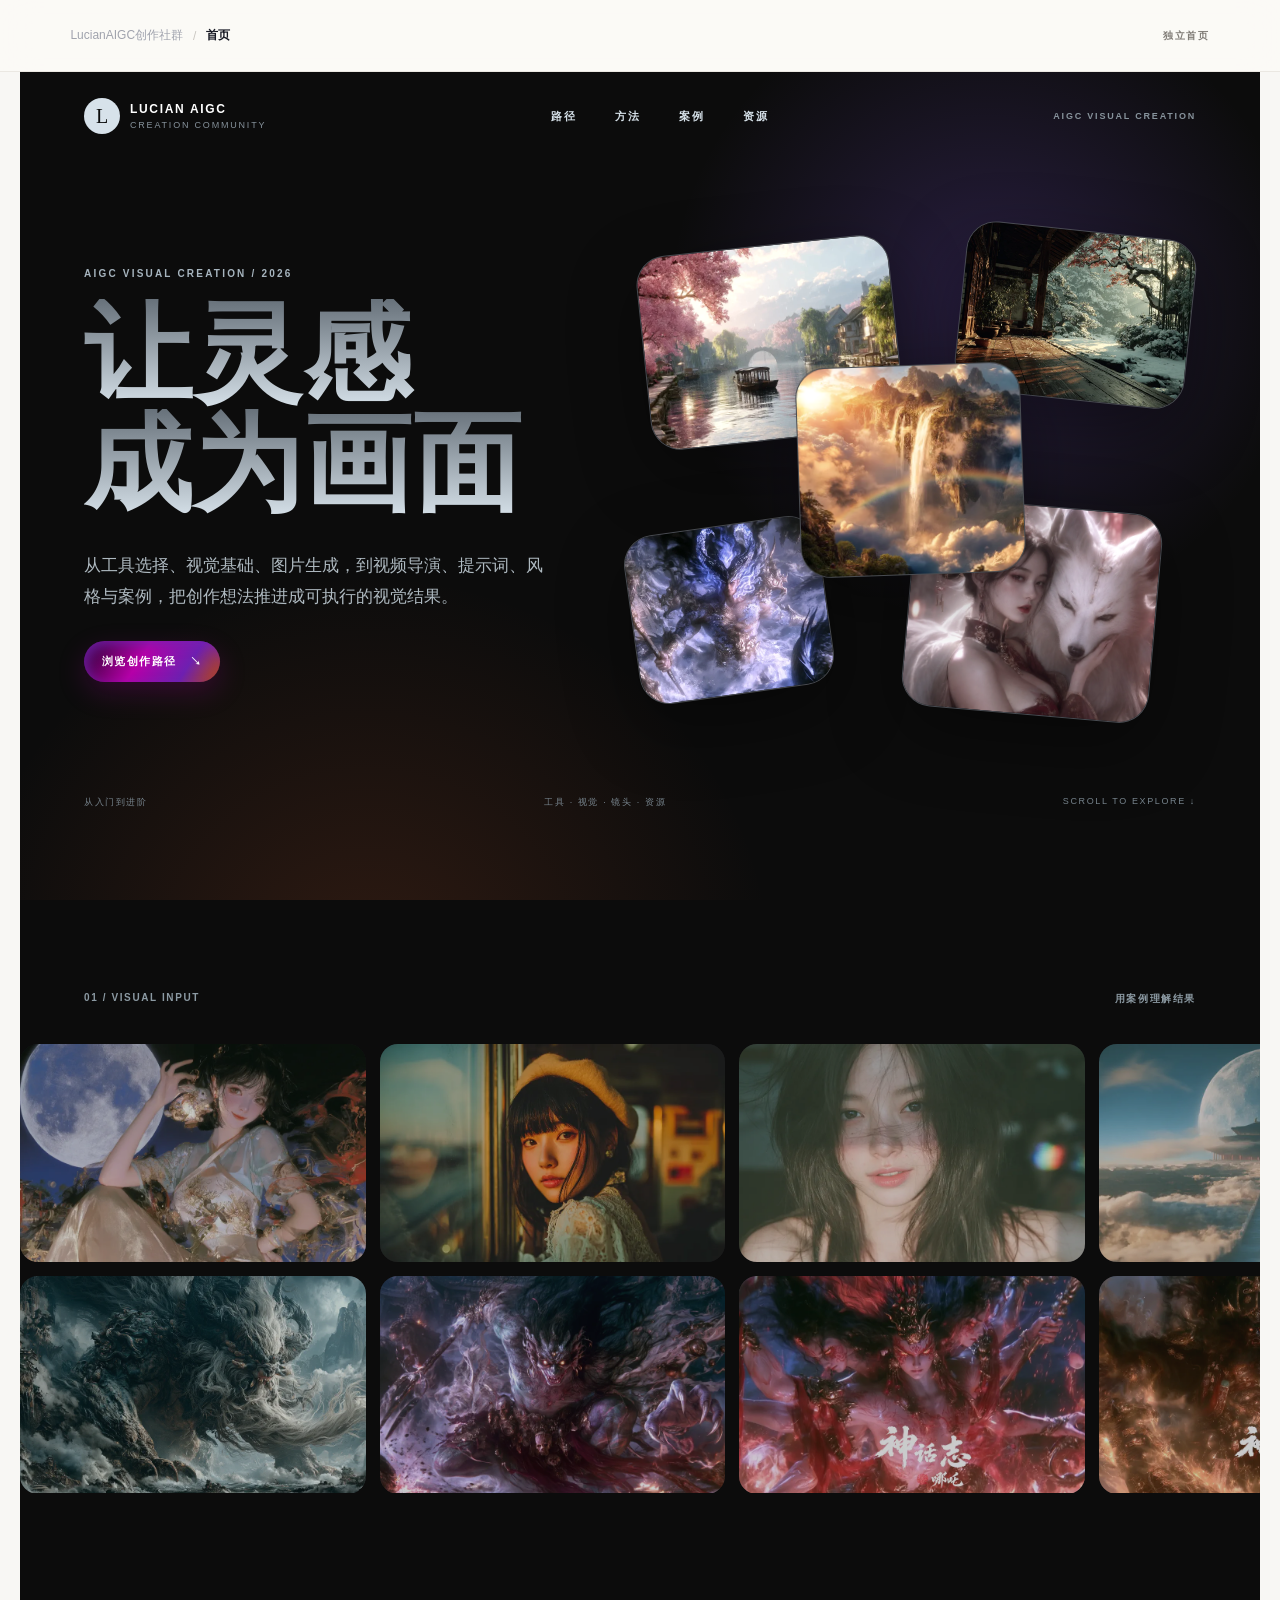
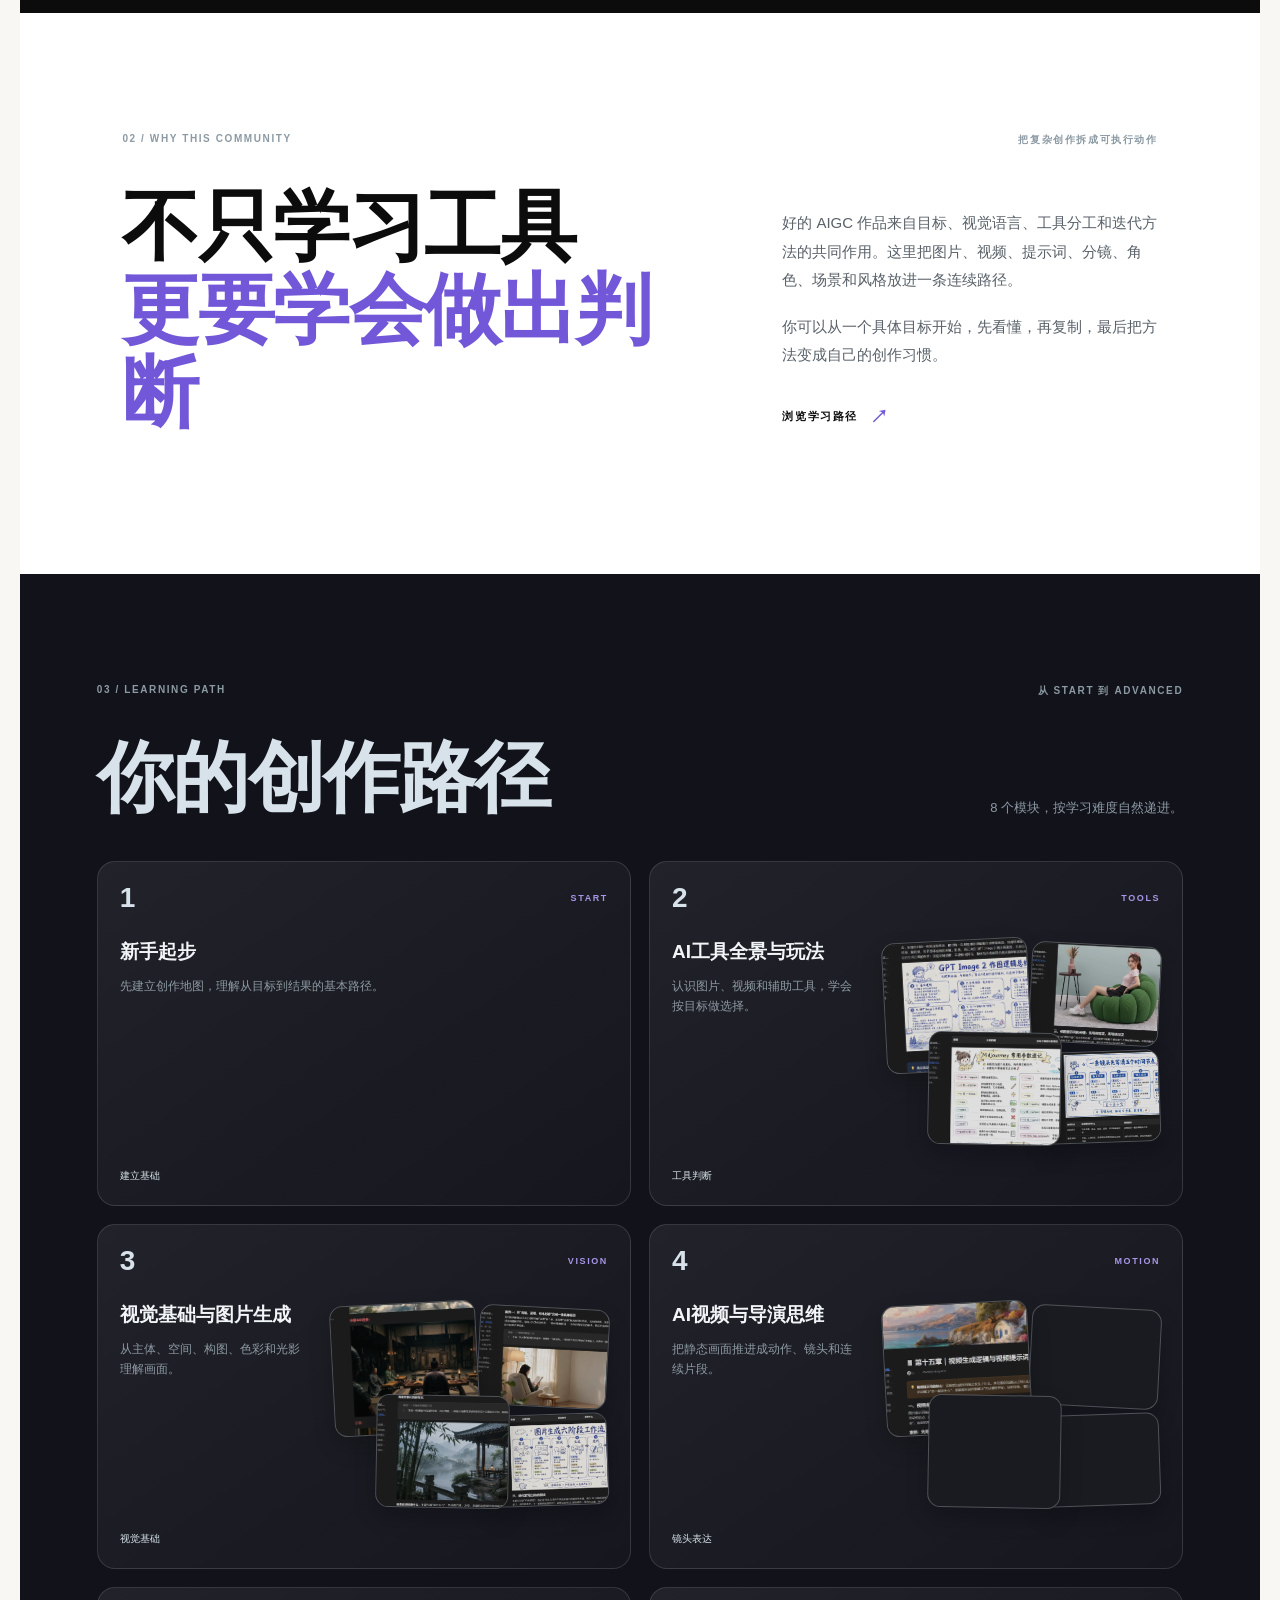
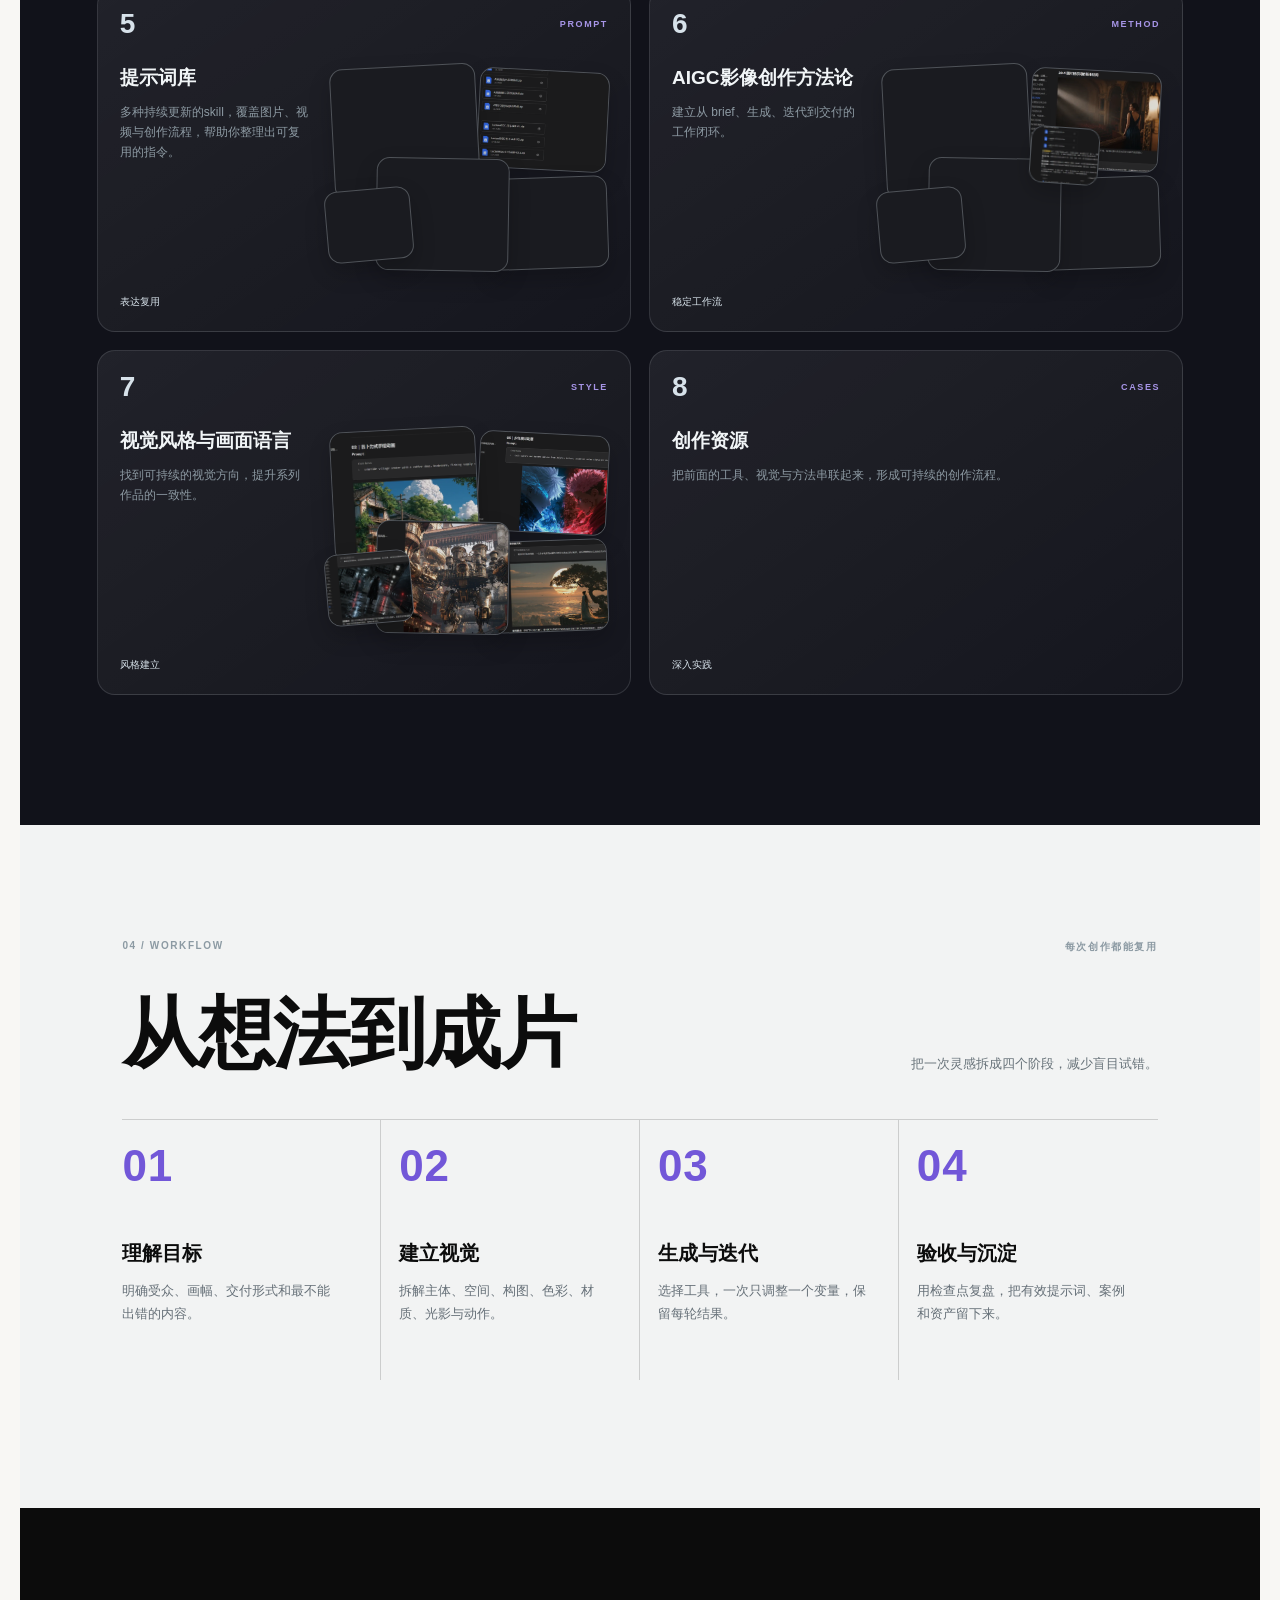
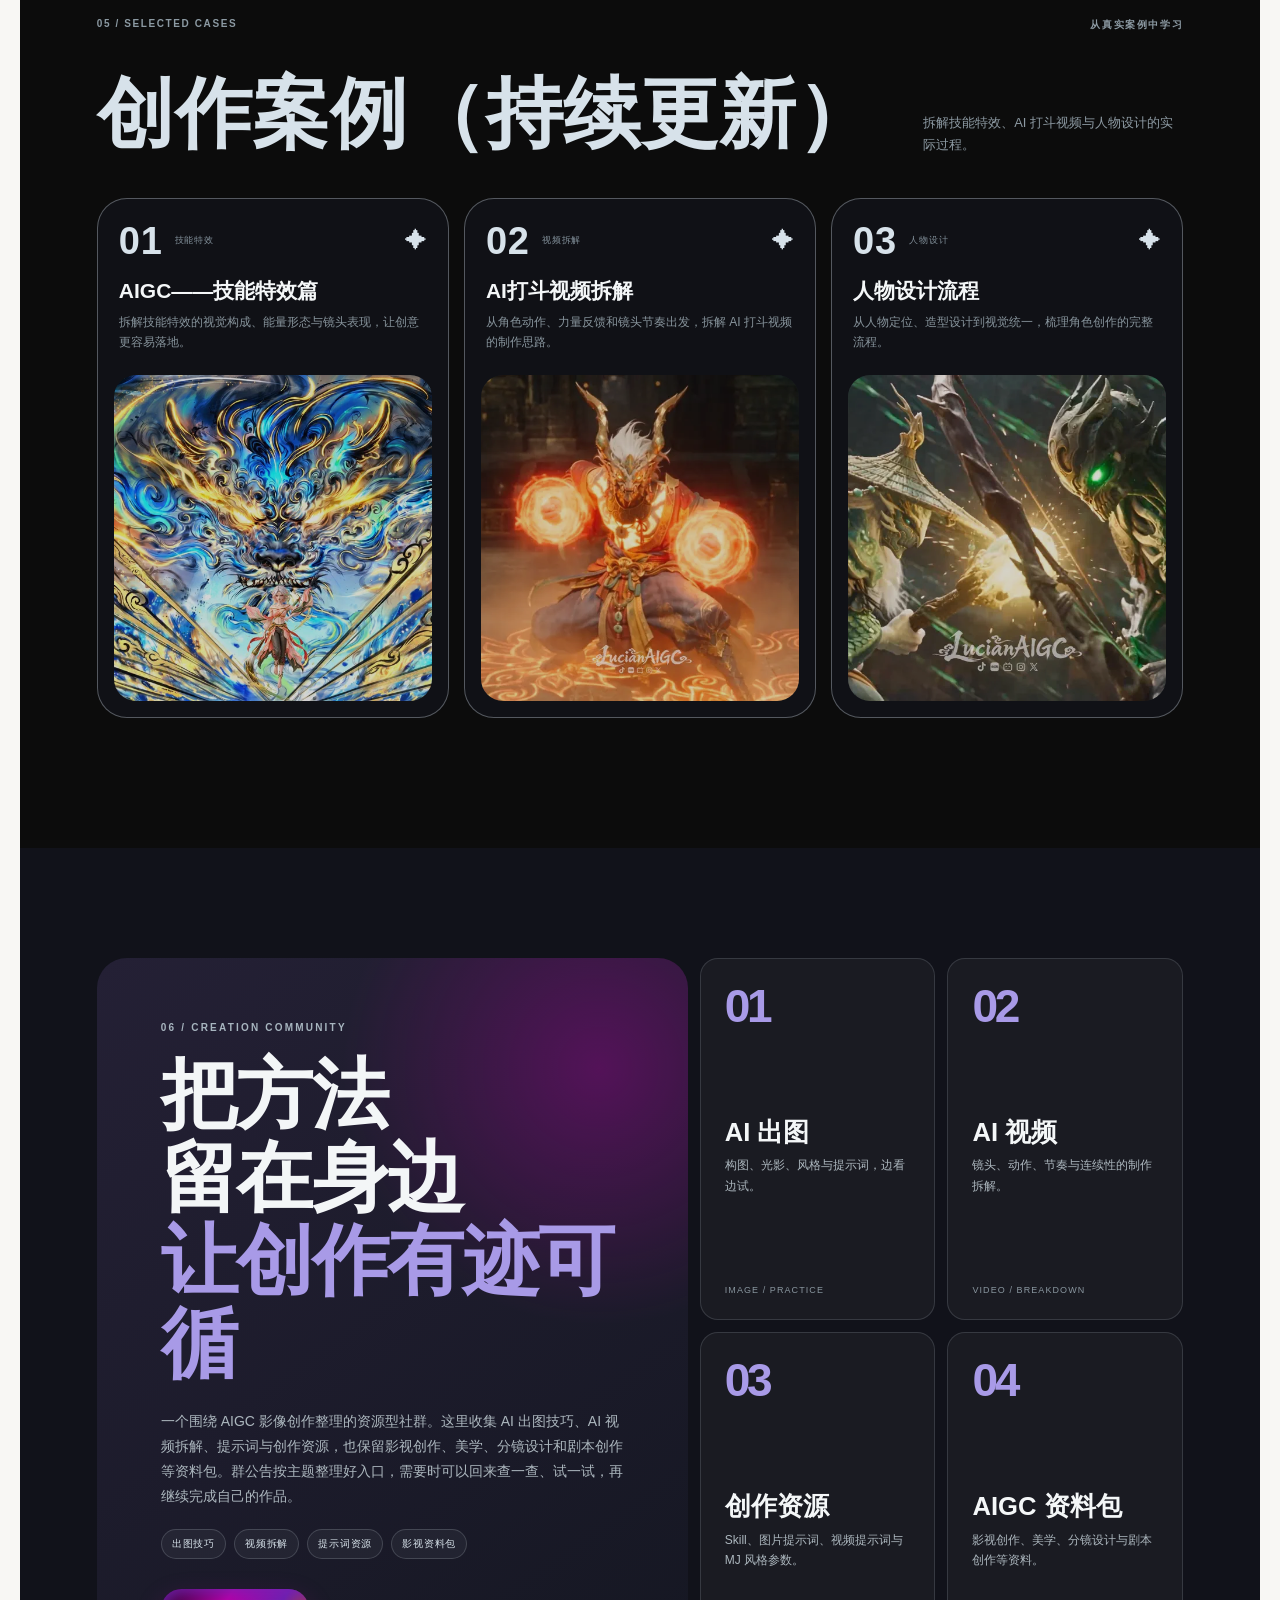
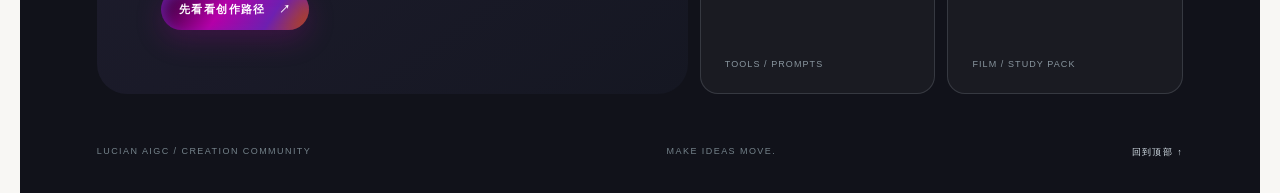
==== commit 61f8ee59: "Copy standalone homepage into independent site" ====
--- a/index.html
+++ b/index.html
@@ -1,41 +1,231 @@
-<!doctype html>
-<html lang="zh-CN">
-  <head>
-    <meta charset="utf-8" />
-    <meta name="viewport" content="width=device-width, initial-scale=1" />
-    <meta name="theme-color" content="#11131a" />
-    <title>AIGC 创作空间</title>
-    <link rel="stylesheet" href="styles.css" />
-  </head>
-  <body>
-    <div class="app-shell">
-      <aside class="sidebar">
-        <a class="brand" href="#home" aria-label="返回首页">
-          <span class="brand-mark">L</span>
-          <span><strong>AIGC</strong><small>玩法与资源</small></span>
-        </a>
-        <div class="sidebar-label">创作导航</div>
-        <nav id="side-nav" class="side-nav"></nav>
-        <div class="sidebar-foot">
-          <span class="status-dot"></span>
-          <span>持续更新 · AIGC 玩法与资源</span>
-        </div>
-      </aside>
+<!doctype html>
+<html lang="zh-CN">
+  <head>
+    <meta charset="utf-8" />
+    <meta name="viewport" content="width=device-width, initial-scale=1" />
+    <meta name="theme-color" content="#0c0c0c" />
+    <meta name="description" content="LucianAIGC创作社群：从工具、视觉、镜头到资源，把灵感推进成可执行的画面。" />
+    <title>LucianAIGC创作社群｜首页</title>
+    <link rel="stylesheet" href="styles.css" />
+  </head>
+  <body>
+    <div class="app-shell">
+      <main class="main-content">
+        <header class="topbar">
+          <div class="crumbs"><span>LucianAIGC创作社群</span><span class="crumb-separator">/</span><span>首页</span></div>
+          <span class="topbar-note">独立首页</span>
+        </header>
+
+        <div class="page">
+          <div class="landing-home">
+            <section class="landing-hero" id="home-hero">
+              <div class="landing-nav">
+                <a class="landing-logo" href="#home-hero"><span class="landing-logo-mark">L</span><span><strong>LUCIAN AIGC</strong><small>CREATION COMMUNITY</small></span></a>
+                <nav class="landing-links"><a href="#home-path">路径</a><a href="#home-method">方法</a><a href="#home-cases">案例</a><a href="#home-resources">资源</a></nav>
+                <span class="landing-status">AIGC VISUAL CREATION</span>
+              </div>
+              <div class="landing-hero-grid">
+                <div class="landing-hero-copy">
+                  <p class="landing-kicker">AIGC VISUAL CREATION / 2026</p>
+                  <h1><span>让灵感</span><span>成为画面</span></h1>
+                  <p class="landing-hero-deck">从工具选择、视觉基础、图片生成，到视频导演、提示词、风格与案例，把创作想法推进成可执行的视觉结果。</p>
+                  <div class="landing-actions"><a class="landing-primary" href="#home-path">浏览创作路径 <span>↘</span></a></div>
+                </div>
+                <div class="hero-collage">
+                  <div class="hero-collage-card hero-collage-1"><img loading="eager" fetchpriority="high" decoding="async" src="media/hero-scene-01.webp?v=20261119" alt="桃花水乡场景" /></div>
+                  <div class="hero-collage-card hero-collage-2"><img loading="eager" fetchpriority="high" decoding="async" src="media/hero-scene-02.webp?v=20261119" alt="雪景庭院场景" /></div>
+                  <div class="hero-collage-card hero-collage-3"><img loading="eager" fetchpriority="high" decoding="async" src="media/hero-scene-03.webp?v=20261119" alt="白狐与人物角色" /></div>
+                  <div class="hero-collage-card hero-collage-4"><img loading="eager" fetchpriority="high" decoding="async" src="media/hero-scene-04.webp?v=20261119" alt="奇幻角色场景" /></div>
+                  <div class="hero-collage-card hero-collage-5"><img loading="eager" fetchpriority="high" decoding="async" src="media/hero-scene-05.webp?v=20261119" alt="云海山水场景" /></div>
+                </div>
+              </div>
+              <div class="landing-hero-foot"><span>从入门到进阶</span><span>工具 · 视觉 · 镜头 · 资源</span><span>SCROLL TO EXPLORE ↓</span></div>
+            </section>
+
+            <section class="home-marquee-section" id="home-library">
+              <div class="home-section-label"><span>01 / VISUAL INPUT</span><span>用案例理解结果</span></div>
+              <div class="home-marquee-row marquee-right"><div class="home-marquee-track">
+                <div class="home-marquee-tile"><img loading="lazy" decoding="async" src="media/visual-input-01.webp?v=20261119" alt="视觉输入素材 01" /></div>
+                <div class="home-marquee-tile"><img loading="lazy" decoding="async" src="media/visual-input-02.webp?v=20261119" alt="视觉输入素材 02" /></div>
+                <div class="home-marquee-tile"><img loading="lazy" decoding="async" src="media/visual-input-03.webp?v=20261119" alt="视觉输入素材 03" /></div>
+                <div class="home-marquee-tile"><img loading="lazy" decoding="async" src="media/visual-input-04.webp?v=20261119" alt="视觉输入素材 04" /></div>
+                <div class="home-marquee-tile"><img loading="lazy" decoding="async" src="media/visual-input-05.webp?v=20261119" alt="视觉输入素材 05" /></div>
+                <div class="home-marquee-tile"><img loading="lazy" decoding="async" src="media/visual-input-06.webp?v=20261119" alt="视觉输入素材 06" /></div>
+                <div class="home-marquee-tile"><img loading="lazy" decoding="async" src="media/visual-input-07.webp?v=20261119" alt="视觉输入素材 07" /></div>
+                <div class="home-marquee-tile"><img loading="lazy" decoding="async" src="media/visual-input-08.webp?v=20261119" alt="视觉输入素材 08" /></div>
+                <div class="home-marquee-tile"><img loading="lazy" decoding="async" src="media/visual-input-09.webp?v=20261119" alt="视觉输入素材 09" /></div>
+                <div class="home-marquee-tile"><img loading="lazy" decoding="async" src="media/visual-input-10.webp?v=20261119" alt="视觉输入素材 10" /></div>
+                <div class="home-marquee-tile"><img loading="lazy" decoding="async" src="media/visual-input-11.webp?v=20261119" alt="视觉输入素材 11" /></div>
+                <div class="home-marquee-tile"><img loading="lazy" decoding="async" src="media/visual-input-12.webp?v=20261119" alt="视觉输入素材 12" /></div>
+                <div class="home-marquee-tile"><img loading="lazy" decoding="async" src="media/visual-input-13.webp?v=20261119" alt="视觉输入素材 13" /></div>
+                <div class="home-marquee-tile"><img loading="lazy" decoding="async" src="media/visual-input-14.webp?v=20261119" alt="视觉输入素材 14" /></div>
+                <div class="home-marquee-tile"><img loading="lazy" decoding="async" src="media/visual-input-15.webp?v=20261119" alt="视觉输入素材 15" /></div>
+                <div class="home-marquee-tile"><img loading="lazy" decoding="async" src="media/visual-input-16.webp?v=20261119" alt="视觉输入素材 16" /></div>
+                <div class="home-marquee-tile"><img loading="lazy" decoding="async" src="media/visual-input-17.webp?v=20261119" alt="视觉输入素材 17" /></div>
+                <div class="home-marquee-tile"><img loading="lazy" decoding="async" src="media/visual-input-18.webp?v=20261119" alt="视觉输入素材 18" /></div>
+                <div class="home-marquee-tile"><img loading="lazy" decoding="async" src="media/visual-input-19.webp?v=20261119" alt="视觉输入素材 19" /></div>
+                <div class="home-marquee-tile"><img loading="lazy" decoding="async" src="media/visual-input-20.webp?v=20261119" alt="视觉输入素材 20" /></div>
+                <div class="home-marquee-tile"><img loading="lazy" decoding="async" src="media/visual-input-21.webp?v=20261119" alt="视觉输入素材 21" /></div>
+                <div class="home-marquee-tile"><img loading="lazy" decoding="async" src="media/visual-input-22.webp?v=20261119" alt="视觉输入素材 22" /></div>
+                <div class="home-marquee-tile"><img loading="lazy" decoding="async" src="media/visual-input-23.webp?v=20261119" alt="视觉输入素材 23" /></div>
+                <div class="home-marquee-tile"><img loading="lazy" decoding="async" src="media/visual-input-24.webp?v=20261119" alt="视觉输入素材 24" /></div>
+                <div class="home-marquee-tile"><img loading="lazy" decoding="async" src="media/visual-input-25.webp?v=20261119" alt="视觉输入素材 25" /></div>
+                <div class="home-marquee-tile"><img loading="lazy" decoding="async" src="media/visual-input-01.webp?v=20261119" alt="视觉输入素材 01" /></div>
+                <div class="home-marquee-tile"><img loading="lazy" decoding="async" src="media/visual-input-02.webp?v=20261119" alt="视觉输入素材 02" /></div>
+                <div class="home-marquee-tile"><img loading="lazy" decoding="async" src="media/visual-input-03.webp?v=20261119" alt="视觉输入素材 03" /></div>
+                <div class="home-marquee-tile"><img loading="lazy" decoding="async" src="media/visual-input-04.webp?v=20261119" alt="视觉输入素材 04" /></div>
+                <div class="home-marquee-tile"><img loading="lazy" decoding="async" src="media/visual-input-05.webp?v=20261119" alt="视觉输入素材 05" /></div>
+                <div class="home-marquee-tile"><img loading="lazy" decoding="async" src="media/visual-input-06.webp?v=20261119" alt="视觉输入素材 06" /></div>
+                <div class="home-marquee-tile"><img loading="lazy" decoding="async" src="media/visual-input-07.webp?v=20261119" alt="视觉输入素材 07" /></div>
+                <div class="home-marquee-tile"><img loading="lazy" decoding="async" src="media/visual-input-08.webp?v=20261119" alt="视觉输入素材 08" /></div>
+                <div class="home-marquee-tile"><img loading="lazy" decoding="async" src="media/visual-input-09.webp?v=20261119" alt="视觉输入素材 09" /></div>
+                <div class="home-marquee-tile"><img loading="lazy" decoding="async" src="media/visual-input-10.webp?v=20261119" alt="视觉输入素材 10" /></div>
+                <div class="home-marquee-tile"><img loading="lazy" decoding="async" src="media/visual-input-11.webp?v=20261119" alt="视觉输入素材 11" /></div>
+                <div class="home-marquee-tile"><img loading="lazy" decoding="async" src="media/visual-input-12.webp?v=20261119" alt="视觉输入素材 12" /></div>
+                <div class="home-marquee-tile"><img loading="lazy" decoding="async" src="media/visual-input-13.webp?v=20261119" alt="视觉输入素材 13" /></div>
+                <div class="home-marquee-tile"><img loading="lazy" decoding="async" src="media/visual-input-14.webp?v=20261119" alt="视觉输入素材 14" /></div>
+                <div class="home-marquee-tile"><img loading="lazy" decoding="async" src="media/visual-input-15.webp?v=20261119" alt="视觉输入素材 15" /></div>
+                <div class="home-marquee-tile"><img loading="lazy" decoding="async" src="media/visual-input-16.webp?v=20261119" alt="视觉输入素材 16" /></div>
+                <div class="home-marquee-tile"><img loading="lazy" decoding="async" src="media/visual-input-17.webp?v=20261119" alt="视觉输入素材 17" /></div>
+                <div class="home-marquee-tile"><img loading="lazy" decoding="async" src="media/visual-input-18.webp?v=20261119" alt="视觉输入素材 18" /></div>
+                <div class="home-marquee-tile"><img loading="lazy" decoding="async" src="media/visual-input-19.webp?v=20261119" alt="视觉输入素材 19" /></div>
+                <div class="home-marquee-tile"><img loading="lazy" decoding="async" src="media/visual-input-20.webp?v=20261119" alt="视觉输入素材 20" /></div>
+                <div class="home-marquee-tile"><img loading="lazy" decoding="async" src="media/visual-input-21.webp?v=20261119" alt="视觉输入素材 21" /></div>
+                <div class="home-marquee-tile"><img loading="lazy" decoding="async" src="media/visual-input-22.webp?v=20261119" alt="视觉输入素材 22" /></div>
+                <div class="home-marquee-tile"><img loading="lazy" decoding="async" src="media/visual-input-23.webp?v=20261119" alt="视觉输入素材 23" /></div>
+                <div class="home-marquee-tile"><img loading="lazy" decoding="async" src="media/visual-input-24.webp?v=20261119" alt="视觉输入素材 24" /></div>
+                <div class="home-marquee-tile"><img loading="lazy" decoding="async" src="media/visual-input-25.webp?v=20261119" alt="视觉输入素材 25" /></div>
+              </div></div>
+              <div class="home-marquee-row marquee-left"><div class="home-marquee-track">
+                <div class="home-marquee-tile"><img loading="lazy" decoding="async" src="media/visual-input-25.webp?v=20261119" alt="视觉输入素材 25" /></div>
+                <div class="home-marquee-tile"><img loading="lazy" decoding="async" src="media/visual-input-24.webp?v=20261119" alt="视觉输入素材 24" /></div>
+                <div class="home-marquee-tile"><img loading="lazy" decoding="async" src="media/visual-input-23.webp?v=20261119" alt="视觉输入素材 23" /></div>
+                <div class="home-marquee-tile"><img loading="lazy" decoding="async" src="media/visual-input-22.webp?v=20261119" alt="视觉输入素材 22" /></div>
+                <div class="home-marquee-tile"><img loading="lazy" decoding="async" src="media/visual-input-21.webp?v=20261119" alt="视觉输入素材 21" /></div>
+                <div class="home-marquee-tile"><img loading="lazy" decoding="async" src="media/visual-input-20.webp?v=20261119" alt="视觉输入素材 20" /></div>
+                <div class="home-marquee-tile"><img loading="lazy" decoding="async" src="media/visual-input-19.webp?v=20261119" alt="视觉输入素材 19" /></div>
+                <div class="home-marquee-tile"><img loading="lazy" decoding="async" src="media/visual-input-18.webp?v=20261119" alt="视觉输入素材 18" /></div>
+                <div class="home-marquee-tile"><img loading="lazy" decoding="async" src="media/visual-input-17.webp?v=20261119" alt="视觉输入素材 17" /></div>
+                <div class="home-marquee-tile"><img loading="lazy" decoding="async" src="media/visual-input-16.webp?v=20261119" alt="视觉输入素材 16" /></div>
+                <div class="home-marquee-tile"><img loading="lazy" decoding="async" src="media/visual-input-15.webp?v=20261119" alt="视觉输入素材 15" /></div>
+                <div class="home-marquee-tile"><img loading="lazy" decoding="async" src="media/visual-input-14.webp?v=20261119" alt="视觉输入素材 14" /></div>
+                <div class="home-marquee-tile"><img loading="lazy" decoding="async" src="media/visual-input-13.webp?v=20261119" alt="视觉输入素材 13" /></div>
+                <div class="home-marquee-tile"><img loading="lazy" decoding="async" src="media/visual-input-12.webp?v=20261119" alt="视觉输入素材 12" /></div>
+                <div class="home-marquee-tile"><img loading="lazy" decoding="async" src="media/visual-input-11.webp?v=20261119" alt="视觉输入素材 11" /></div>
+                <div class="home-marquee-tile"><img loading="lazy" decoding="async" src="media/visual-input-10.webp?v=20261119" alt="视觉输入素材 10" /></div>
+                <div class="home-marquee-tile"><img loading="lazy" decoding="async" src="media/visual-input-09.webp?v=20261119" alt="视觉输入素材 09" /></div>
+                <div class="home-marquee-tile"><img loading="lazy" decoding="async" src="media/visual-input-08.webp?v=20261119" alt="视觉输入素材 08" /></div>
+                <div class="home-marquee-tile"><img loading="lazy" decoding="async" src="media/visual-input-07.webp?v=20261119" alt="视觉输入素材 07" /></div>
+                <div class="home-marquee-tile"><img loading="lazy" decoding="async" src="media/visual-input-06.webp?v=20261119" alt="视觉输入素材 06" /></div>
+                <div class="home-marquee-tile"><img loading="lazy" decoding="async" src="media/visual-input-05.webp?v=20261119" alt="视觉输入素材 05" /></div>
+                <div class="home-marquee-tile"><img loading="lazy" decoding="async" src="media/visual-input-04.webp?v=20261119" alt="视觉输入素材 04" /></div>
+                <div class="home-marquee-tile"><img loading="lazy" decoding="async" src="media/visual-input-03.webp?v=20261119" alt="视觉输入素材 03" /></div>
+                <div class="home-marquee-tile"><img loading="lazy" decoding="async" src="media/visual-input-02.webp?v=20261119" alt="视觉输入素材 02" /></div>
+                <div class="home-marquee-tile"><img loading="lazy" decoding="async" src="media/visual-input-01.webp?v=20261119" alt="视觉输入素材 01" /></div>
+                <div class="home-marquee-tile"><img loading="lazy" decoding="async" src="media/visual-input-25.webp?v=20261119" alt="视觉输入素材 25" /></div>
+                <div class="home-marquee-tile"><img loading="lazy" decoding="async" src="media/visual-input-24.webp?v=20261119" alt="视觉输入素材 24" /></div>
+                <div class="home-marquee-tile"><img loading="lazy" decoding="async" src="media/visual-input-23.webp?v=20261119" alt="视觉输入素材 23" /></div>
+                <div class="home-marquee-tile"><img loading="lazy" decoding="async" src="media/visual-input-22.webp?v=20261119" alt="视觉输入素材 22" /></div>
+                <div class="home-marquee-tile"><img loading="lazy" decoding="async" src="media/visual-input-21.webp?v=20261119" alt="视觉输入素材 21" /></div>
+                <div class="home-marquee-tile"><img loading="lazy" decoding="async" src="media/visual-input-20.webp?v=20261119" alt="视觉输入素材 20" /></div>
+                <div class="home-marquee-tile"><img loading="lazy" decoding="async" src="media/visual-input-19.webp?v=20261119" alt="视觉输入素材 19" /></div>
+                <div class="home-marquee-tile"><img loading="lazy" decoding="async" src="media/visual-input-18.webp?v=20261119" alt="视觉输入素材 18" /></div>
+                <div class="home-marquee-tile"><img loading="lazy" decoding="async" src="media/visual-input-17.webp?v=20261119" alt="视觉输入素材 17" /></div>
+                <div class="home-marquee-tile"><img loading="lazy" decoding="async" src="media/visual-input-16.webp?v=20261119" alt="视觉输入素材 16" /></div>
+                <div class="home-marquee-tile"><img loading="lazy" decoding="async" src="media/visual-input-15.webp?v=20261119" alt="视觉输入素材 15" /></div>
+                <div class="home-marquee-tile"><img loading="lazy" decoding="async" src="media/visual-input-14.webp?v=20261119" alt="视觉输入素材 14" /></div>
+                <div class="home-marquee-tile"><img loading="lazy" decoding="async" src="media/visual-input-13.webp?v=20261119" alt="视觉输入素材 13" /></div>
+                <div class="home-marquee-tile"><img loading="lazy" decoding="async" src="media/visual-input-12.webp?v=20261119" alt="视觉输入素材 12" /></div>
+                <div class="home-marquee-tile"><img loading="lazy" decoding="async" src="media/visual-input-11.webp?v=20261119" alt="视觉输入素材 11" /></div>
+                <div class="home-marquee-tile"><img loading="lazy" decoding="async" src="media/visual-input-10.webp?v=20261119" alt="视觉输入素材 10" /></div>
+                <div class="home-marquee-tile"><img loading="lazy" decoding="async" src="media/visual-input-09.webp?v=20261119" alt="视觉输入素材 09" /></div>
+                <div class="home-marquee-tile"><img loading="lazy" decoding="async" src="media/visual-input-08.webp?v=20261119" alt="视觉输入素材 08" /></div>
+                <div class="home-marquee-tile"><img loading="lazy" decoding="async" src="media/visual-input-07.webp?v=20261119" alt="视觉输入素材 07" /></div>
+                <div class="home-marquee-tile"><img loading="lazy" decoding="async" src="media/visual-input-06.webp?v=20261119" alt="视觉输入素材 06" /></div>
+                <div class="home-marquee-tile"><img loading="lazy" decoding="async" src="media/visual-input-05.webp?v=20261119" alt="视觉输入素材 05" /></div>
+                <div class="home-marquee-tile"><img loading="lazy" decoding="async" src="media/visual-input-04.webp?v=20261119" alt="视觉输入素材 04" /></div>
+                <div class="home-marquee-tile"><img loading="lazy" decoding="async" src="media/visual-input-03.webp?v=20261119" alt="视觉输入素材 03" /></div>
+                <div class="home-marquee-tile"><img loading="lazy" decoding="async" src="media/visual-input-02.webp?v=20261119" alt="视觉输入素材 02" /></div>
+                <div class="home-marquee-tile"><img loading="lazy" decoding="async" src="media/visual-input-01.webp?v=20261119" alt="视觉输入素材 01" /></div>
+              </div></div>
+            </section>
+
+            <section class="home-intro-section" id="home-about"><div class="home-section-label"><span>02 / WHY THIS COMMUNITY</span><span>把复杂创作拆成可执行动作</span></div><div class="home-intro-grid"><h2>不只学习工具<br /><em>更要学会做出判断</em></h2><div class="home-intro-copy"><p>好的 AIGC 作品来自目标、视觉语言、工具分工和迭代方法的共同作用。这里把图片、视频、提示词、分镜、角色、场景和风格放进一条连续路径。</p><p>你可以从一个具体目标开始，先看懂，再复制，最后把方法变成自己的创作习惯。</p><a class="text-link" href="#home-path">浏览学习路径 <span>↗</span></a></div></div></section>
+
+            <section class="home-path-section" id="home-path"><div class="home-section-label"><span>03 / LEARNING PATH</span><span>从 START 到 ADVANCED</span></div><div class="home-section-heading"><h2>你的创作路径</h2><p>8 个模块，按学习难度自然递进。</p></div><div class="path-grid">
+              <a class="path-card" href="#home-method">
+                <div class="path-card-top"><span class="path-index">1</span><span class="path-stage">START</span></div>
+                <div class="path-card-main path-card-main-text"><div class="path-card-copy"><h3>新手起步</h3><p>先建立创作地图，理解从目标到结果的基本路径。</p></div></div>
+                <div class="path-card-foot"><span>建立基础</span></div>
+              </a>
+              <a class="path-card" href="#home-method">
+                <div class="path-card-top"><span class="path-index">2</span><span class="path-stage">TOOLS</span></div>
+                <div class="path-card-main"><div class="path-card-copy"><h3>AI工具全景与玩法</h3><p>认识图片、视频和辅助工具，学会按目标做选择。</p></div><div class="path-card-gallery" aria-label="AI工具全景与玩法展示图片"><div class="path-gallery-tile"><img loading="lazy" decoding="async" src="media/path-02-01.webp?v=20261119" alt="AI工具全景与玩法展示图 01" /></div><div class="path-gallery-tile"><img loading="lazy" decoding="async" src="media/path-02-02.webp?v=20261119" alt="AI工具全景与玩法展示图 02" /></div><div class="path-gallery-tile"><img loading="lazy" decoding="async" src="media/path-02-03.webp?v=20261119" alt="AI工具全景与玩法展示图 03" /></div><div class="path-gallery-tile"><img loading="lazy" decoding="async" src="media/path-02-04.webp?v=20261119" alt="AI工具全景与玩法展示图 04" /></div></div></div>
+                <div class="path-card-foot"><span>工具判断</span></div>
+              </a>
+              <a class="path-card" href="#home-method">
+                <div class="path-card-top"><span class="path-index">3</span><span class="path-stage">VISION</span></div>
+                <div class="path-card-main"><div class="path-card-copy"><h3>视觉基础与图片生成</h3><p>从主体、空间、构图、色彩和光影理解画面。</p></div><div class="path-card-gallery" aria-label="视觉基础与图片生成展示图片"><div class="path-gallery-tile"><img loading="lazy" decoding="async" src="media/path-03-01.webp?v=20261119" alt="视觉基础与图片生成展示图 01" /></div><div class="path-gallery-tile"><img loading="lazy" decoding="async" src="media/path-03-02.webp?v=20261119" alt="视觉基础与图片生成展示图 02" /></div><div class="path-gallery-tile"><img loading="lazy" decoding="async" src="media/path-03-03.webp?v=20261119" alt="视觉基础与图片生成展示图 03" /></div><div class="path-gallery-tile"><img loading="lazy" decoding="async" src="media/path-03-04.webp?v=20261119" alt="视觉基础与图片生成展示图 04" /></div></div></div>
+                <div class="path-card-foot"><span>视觉基础</span></div>
+              </a>
+              <a class="path-card" href="#home-method">
+                <div class="path-card-top"><span class="path-index">4</span><span class="path-stage">MOTION</span></div>
+                <div class="path-card-main"><div class="path-card-copy"><h3>AI视频与导演思维</h3><p>把静态画面推进成动作、镜头和连续片段。</p></div><div class="path-card-gallery" aria-label="AI视频与导演思维展示图片"><div class="path-gallery-tile"><img loading="lazy" decoding="async" src="media/path-04-01.webp?v=20261119" alt="AI视频与导演思维展示图 01" /></div><div class="path-gallery-tile"><img loading="lazy" decoding="async" src="media/path-04-02.webp?v=20261119" alt="AI视频与导演思维展示图 02" /></div><div class="path-gallery-tile"><img loading="lazy" decoding="async" src="media/path-04-03.webp?v=20261119" alt="AI视频与导演思维展示图 03" /></div><div class="path-gallery-tile"><img loading="lazy" decoding="async" src="media/path-04-04.webp?v=20261119" alt="AI视频与导演思维展示图 04" /></div></div></div>
+                <div class="path-card-foot"><span>镜头表达</span></div>
+              </a>
+              <a class="path-card" href="#home-method">
+                <div class="path-card-top"><span class="path-index">5</span><span class="path-stage">PROMPT</span></div>
+                <div class="path-card-main"><div class="path-card-copy"><h3>提示词库</h3><p>多种持续更新的skill，覆盖图片、视频与创作流程，帮助你整理出可复用的指令。</p></div><div class="path-card-gallery" aria-label="提示词库展示图片"><div class="path-gallery-tile"><img loading="lazy" decoding="async" src="media/path-05-01.webp?v=20261119" alt="提示词库展示图 01" /></div><div class="path-gallery-tile"><img loading="lazy" decoding="async" src="media/path-05-02.webp?v=20261119" alt="提示词库展示图 02" /></div><div class="path-gallery-tile"><img loading="lazy" decoding="async" src="media/path-05-03.webp?v=20261119" alt="提示词库展示图 03" /></div><div class="path-gallery-tile"><img loading="lazy" decoding="async" src="media/path-05-04.webp?v=20261119" alt="提示词库展示图 04" /></div><div class="path-gallery-tile"><img loading="lazy" decoding="async" src="media/path-05-05.webp?v=20261119" alt="提示词库展示图 05" /></div></div></div>
+                <div class="path-card-foot"><span>表达复用</span></div>
+              </a>
+              <a class="path-card" href="#home-method">
+                <div class="path-card-top"><span class="path-index">6</span><span class="path-stage">METHOD</span></div>
+                <div class="path-card-main"><div class="path-card-copy"><h3>AIGC影像创作方法论</h3><p>建立从 brief、生成、迭代到交付的工作闭环。</p></div><div class="path-card-gallery" aria-label="AIGC影像创作方法论展示图片"><div class="path-gallery-tile"><img loading="lazy" decoding="async" src="media/path-06-01.webp?v=20261119" alt="AIGC影像创作方法论展示图 01" /></div><div class="path-gallery-tile"><img loading="lazy" decoding="async" src="media/path-06-02.webp?v=20261119" alt="AIGC影像创作方法论展示图 02" /></div><div class="path-gallery-tile"><img loading="lazy" decoding="async" src="media/path-06-03.webp?v=20261119" alt="AIGC影像创作方法论展示图 03" /></div><div class="path-gallery-tile"><img loading="lazy" decoding="async" src="media/path-06-04.webp?v=20261119" alt="AIGC影像创作方法论展示图 04" /></div><div class="path-gallery-tile"><img loading="lazy" decoding="async" src="media/path-06-05.webp?v=20261119" alt="AIGC影像创作方法论展示图 05" /></div><div class="path-gallery-tile"><img loading="lazy" decoding="async" src="media/path-06-06.webp?v=20261119" alt="AIGC影像创作方法论展示图 06" /></div></div></div>
+                <div class="path-card-foot"><span>稳定工作流</span></div>
+              </a>
+              <a class="path-card" href="#home-cases">
+                <div class="path-card-top"><span class="path-index">7</span><span class="path-stage">STYLE</span></div>
+                <div class="path-card-main"><div class="path-card-copy"><h3>视觉风格与画面语言</h3><p>找到可持续的视觉方向，提升系列作品的一致性。</p></div><div class="path-card-gallery" aria-label="视觉风格与画面语言展示图片"><div class="path-gallery-tile"><img loading="lazy" decoding="async" src="media/path-07-01.webp?v=20261119" alt="视觉风格与画面语言展示图 01" /></div><div class="path-gallery-tile"><img loading="lazy" decoding="async" src="media/path-07-02.webp?v=20261119" alt="视觉风格与画面语言展示图 02" /></div><div class="path-gallery-tile"><img loading="lazy" decoding="async" src="media/path-07-03.webp?v=20261119" alt="视觉风格与画面语言展示图 03" /></div><div class="path-gallery-tile"><img loading="lazy" decoding="async" src="media/path-07-04.webp?v=20261119" alt="视觉风格与画面语言展示图 04" /></div><div class="path-gallery-tile"><img loading="lazy" decoding="async" src="media/path-07-05.webp?v=20261119" alt="视觉风格与画面语言展示图 05" /></div></div></div>
+                <div class="path-card-foot"><span>风格建立</span></div>
+              </a>
+              <a class="path-card" href="#home-resources">
+                <div class="path-card-top"><span class="path-index">8</span><span class="path-stage">CASES</span></div>
+                <div class="path-card-main path-card-main-text"><div class="path-card-copy"><h3>创作资源</h3><p>把前面的工具、视觉与方法串联起来，形成可持续的创作流程。</p></div></div>
+                <div class="path-card-foot"><span>深入实践</span></div>
+              </a>
+            </div></section>
+
+            <section class="home-method-section" id="home-method"><div class="home-section-label"><span>04 / WORKFLOW</span><span>每次创作都能复用</span></div><div class="method-heading"><h2>从想法到成片</h2><p>把一次灵感拆成四个阶段，减少盲目试错。</p></div><div class="method-grid"><div class="method-step"><span>01</span><h3>理解目标</h3><p>明确受众、画幅、交付形式和最不能出错的内容。</p></div><div class="method-step"><span>02</span><h3>建立视觉</h3><p>拆解主体、空间、构图、色彩、材质、光影与动作。</p></div><div class="method-step"><span>03</span><h3>生成与迭代</h3><p>选择工具，一次只调整一个变量，保留每轮结果。</p></div><div class="method-step"><span>04</span><h3>验收与沉淀</h3><p>用检查点复盘，把有效提示词、案例和资产留下来。</p></div></div></section>
+
+            <section class="home-cases-section" id="home-cases"><div class="home-section-label"><span>05 / SELECTED CASES</span><span>从真实案例中学习</span></div><div class="home-section-heading"><h2>创作案例（持续更新）</h2><p>拆解技能特效、AI 打斗视频与人物设计的实际过程。</p></div><div class="case-grid">
+              <div class="case-card"><div class="case-card-head"><span class="case-number">01</span><span class="case-type">技能特效</span><span class="case-arrow">✦</span></div><div class="case-card-copy"><h3>AIGC——技能特效篇</h3><p>拆解技能特效的视觉构成、能量形态与镜头表现，让创意更容易落地。</p></div><div class="case-card-media"><img loading="lazy" decoding="async" src="media/case-cover-skill.webp?v=20261119" alt="AIGC——技能特效篇" /></div></div>
+              <div class="case-card"><div class="case-card-head"><span class="case-number">02</span><span class="case-type">视频拆解</span><span class="case-arrow">✦</span></div><div class="case-card-copy"><h3>AI打斗视频拆解</h3><p>从角色动作、力量反馈和镜头节奏出发，拆解 AI 打斗视频的制作思路。</p></div><div class="case-card-media"><img loading="lazy" decoding="async" src="media/case-cover-fight.webp?v=20261119" alt="AI打斗视频拆解" /></div></div>
+              <div class="case-card"><div class="case-card-head"><span class="case-number">03</span><span class="case-type">人物设计</span><span class="case-arrow">✦</span></div><div class="case-card-copy"><h3>人物设计流程</h3><p>从人物定位、造型设计到视觉统一，梳理角色创作的完整流程。</p></div><div class="case-card-media"><img loading="lazy" decoding="async" src="media/case-cover-character.webp?v=20261119" alt="人物设计流程" /></div></div>
+            </div></section>
+
+            <section class="home-resources-section" id="home-resources">
+              <div class="resource-hero">
+                <p class="landing-kicker">06 / CREATION COMMUNITY</p>
+                <h2>把方法<br />留在身边<br /><span>让创作有迹可循</span></h2>
+                <p>一个围绕 AIGC 影像创作整理的资源型社群。这里收集 AI 出图技巧、AI 视频拆解、提示词与创作资源，也保留影视创作、美学、分镜设计和剧本创作等资料包。群公告按主题整理好入口，需要时可以回来查一查、试一试，再继续完成自己的作品。</p>
+                <div class="resource-tags" aria-label="社群内容分类"><span>出图技巧</span><span>视频拆解</span><span>提示词资源</span><span>影视资料包</span></div>
+                <a class="landing-primary" href="#home-path">先看看创作路径 <span>↗</span></a>
+              </div>
+              <div class="resource-stats" aria-label="社群资源索引">
+                <div><span class="resource-card-index">01</span><div class="resource-card-copy"><strong>AI 出图</strong><span>构图、光影、风格与提示词，边看边试。</span></div><span class="resource-card-tag">IMAGE / PRACTICE</span></div>
+                <div><span class="resource-card-index">02</span><div class="resource-card-copy"><strong>AI 视频</strong><span>镜头、动作、节奏与连续性的制作拆解。</span></div><span class="resource-card-tag">VIDEO / BREAKDOWN</span></div>
+                <div><span class="resource-card-index">03</span><div class="resource-card-copy"><strong>创作资源</strong><span>Skill、图片提示词、视频提示词与 MJ 风格参数。</span></div><span class="resource-card-tag">TOOLS / PROMPTS</span></div>
+                <div><span class="resource-card-index">04</span><div class="resource-card-copy"><strong>AIGC 资料包</strong><span>影视创作、美学、分镜设计与剧本创作等资料。</span></div><span class="resource-card-tag">FILM / STUDY PACK</span></div>
+              </div>
+            </section>
+            <footer class="landing-footer"><span>LUCIAN AIGC / CREATION COMMUNITY</span><span>MAKE IDEAS MOVE.</span><a href="#home-hero">回到顶部 ↑</a></footer>
+          </div>
+        </div>
+      </main>
+    </div>
+    <script src="app.js"></script>
+  </body>
+</html>
 
-      <main class="main-content">
-        <header class="topbar">
-          <button id="menu-toggle" class="icon-button" aria-label="打开导航">☰</button>
-          <div class="crumbs"><span>创作空间</span><span class="crumb-separator">/</span><span id="crumb-current">首页</span></div>
-          <label class="search-box" aria-label="搜索创作内容">
-            <span>⌕</span>
-            <input id="search-input" type="search" placeholder="搜索标题、方法或正文…" />
-            <kbd>⌘ K</kbd>
-          </label>
-        </header>
-        <div id="page" class="page"></div>
-      </main>
-    </div>
-    <div id="toast" class="toast" role="status"></div>
-    <script src="app.js"></script>
-  </body>
-</html>
+
+
--- a/styles.css
+++ b/styles.css
@@ -16,36 +16,16 @@
 body { margin: 0; color: var(--ink); background: var(--paper); font-family: "Segoe UI", "PingFang SC", "Microsoft YaHei", sans-serif; }
 a { color: inherit; text-decoration: none; }
 button, input { font: inherit; }
-.app-shell { min-height: 100vh; display: flex; }
-.sidebar { position: fixed; inset: 0 auto 0 0; width: 276px; padding: 28px 18px 18px; color: #eceaf1; background: radial-gradient(circle at 0 0, rgba(128,116,216,.18), transparent 35%), var(--night); display: flex; flex-direction: column; z-index: 10; }
-.brand { display: flex; align-items: center; gap: 11px; padding: 0 10px 30px; }
-.brand-mark { display: grid; place-items: center; width: 36px; height: 36px; border: 1px solid rgba(212,155,82,.7); border-radius: 11px; color: #f0c98f; font-family: Georgia, serif; font-size: 22px; }
-.brand strong { display: block; font-size: 14px; letter-spacing: .04em; }
-.brand small { display: block; margin-top: 4px; color: #9699aa; font-size: 11px; }
-.sidebar-label { margin: 0 10px 12px; color: #777b8d; font-size: 11px; letter-spacing: .16em; text-transform: uppercase; }
-.side-nav { display: grid; gap: 4px; min-height: 0; overflow-y: auto; padding-right: 3px; scrollbar-width: thin; }
-.side-link { display: flex; justify-content: space-between; align-items: center; gap: 8px; min-height: 36px; padding: 8px 10px; border-radius: 9px; color: #bfc0cb; font-size: 12px; line-height: 1.35; transition: .2s ease; }
-.side-link:hover, .side-link.active { color: #fff; background: rgba(255,255,255,.08); }
-.side-link .count { color: #777b8d; font-size: 11px; }
-.side-title { display: flex; min-width: 0; align-items: center; gap: 6px; }
-.side-title > span:last-child { overflow: hidden; text-overflow: ellipsis; white-space: nowrap; }
-.tree-marker { width: 13px; flex: 0 0 13px; color: #8b8e9e; text-align: center; }
-.side-link.depth-0 { margin-top: 3px; color: #f0c98f; font-weight: 600; }
-.side-link.depth-1 { padding-left: 17px; }
-.side-link.depth-2 { padding-left: 30px; font-size: 11px; }
-.side-link.depth-3 { padding-left: 43px; color: #a8aab7; font-size: 11px; }
-.side-link.depth-4, .side-link.depth-5, .side-link.depth-6 { padding-left: 56px; color: #999ca9; font-size: 11px; }
-.sidebar-foot { display: flex; align-items: center; gap: 8px; margin-top: auto; padding: 14px 10px 4px; color: #777b8d; font-size: 11px; }
-.status-dot { width: 7px; height: 7px; border-radius: 50%; background: #7fd0a4; box-shadow: 0 0 0 4px rgba(127,208,164,.12); }
-.main-content { width: calc(100% - 276px); margin-left: 276px; }
+.app-shell { min-height: 100vh; }
+.main-content { width: 100%; }
 .topbar { position: sticky; top: 0; z-index: 5; display: flex; align-items: center; gap: 20px; min-height: 72px; padding: 0 5.5vw; border-bottom: 1px solid rgba(232,229,223,.85); background: rgba(251,250,247,.9); backdrop-filter: blur(18px); }
 .crumbs { display: flex; align-items: center; gap: 10px; color: #a0a3ad; font-size: 12px; white-space: nowrap; }
+.topbar-note { display: inline-flex; align-items: center; margin-left: auto; color: #817d77; font-size: 10px; font-weight: 700; letter-spacing: .16em; text-transform: uppercase; }
 .crumbs span:last-child { color: var(--ink); font-weight: 600; }
 .crumb-separator { color: #cac7c0; }
 .search-box { display: flex; align-items: center; gap: 8px; width: min(360px, 42vw); height: 38px; margin-left: auto; padding: 0 11px; border: 1px solid var(--line); border-radius: 9px; color: #a0a3ad; background: #fff; }
 .search-box input { min-width: 0; flex: 1; border: 0; outline: 0; color: var(--ink); background: transparent; font-size: 12px; }
 .search-box kbd { padding: 3px 5px; border: 1px solid var(--line); border-radius: 4px; color: #aaa7a0; background: #faf9f6; font-size: 10px; }
-.icon-button { display: none; border: 0; color: var(--ink); background: transparent; }
 .page { max-width: 1240px; margin: 0 auto; padding: 54px 5.5vw 80px; }
 .hero { position: relative; overflow: hidden; padding: clamp(34px, 6vw, 74px); border: 1px solid rgba(255,255,255,.08); border-radius: 28px; color: #fff; background: radial-gradient(circle at 78% 20%, rgba(128,116,216,.48), transparent 32%), radial-gradient(circle at 88% 100%, rgba(212,155,82,.4), transparent 32%), linear-gradient(125deg, #151722 0%, #252434 100%); box-shadow: 0 24px 70px rgba(20,18,32,.22); }
 .hero::after { content: ""; position: absolute; right: -80px; bottom: -150px; width: 360px; height: 360px; border: 1px solid rgba(255,255,255,.12); border-radius: 50%; box-shadow: 0 0 0 44px rgba(255,255,255,.03), 0 0 0 88px rgba(255,255,255,.025); }
@@ -174,19 +154,14 @@
 .toast { position: fixed; right: 22px; bottom: 22px; z-index: 20; padding: 11px 14px; border-radius: 8px; color: #fff; background: var(--night); box-shadow: var(--shadow); opacity: 0; pointer-events: none; transform: translateY(8px); transition: .2s ease; font-size: 12px; }
 .toast.show { opacity: 1; transform: translateY(0); }
 @media (max-width: 900px) {
-  .sidebar { width: 220px; }
-  .main-content { width: calc(100% - 220px); margin-left: 220px; }
   .stats { grid-template-columns: repeat(2, 1fr); }
 }
 @media (max-width: 680px) {
-  .sidebar { left: -260px; width: 260px; transition: left .2s ease; }
-  .sidebar.open { left: 0; box-shadow: 20px 0 50px rgba(0,0,0,.18); }
-  .main-content { width: 100%; margin-left: 0; }
   .topbar { gap: 10px; padding: 0 18px; }
-  .icon-button { display: block; font-size: 18px; }
   .crumbs { overflow: hidden; }
   .search-box { width: 40px; margin-left: auto; padding: 0 11px; }
   .search-box input, .search-box kbd { display: none; }
+  .topbar-cta-label { display: none; }
   .page { padding: 28px 18px 60px; }
   .hero { padding: 31px 24px 35px; border-radius: 20px; }
   .hero h1 { font-size: 40px; }
@@ -213,7 +188,7 @@
 }
 
 /* Landing page inspired by the supplied dark creator portfolio brief. */
-.landing-home { overflow: hidden; margin: -54px -5.5vw -80px; color: #d7e2ea; background: #0c0c0c; font-family: "Arial Narrow", "Segoe UI", "PingFang SC", "Microsoft YaHei", sans-serif; }
+.landing-home { overflow: hidden; margin: -54px -5.5vw -80px; color: #d7e2ea; background: #0c0c0c; font-family: "Noto Sans SC", "Source Han Sans SC", "PingFang SC", "Microsoft YaHei", "Segoe UI", sans-serif; }
 .landing-home a { color: inherit; }
 .landing-hero, .home-marquee-section, .home-intro-section, .home-path-section, .home-method-section, .home-cases-section, .home-resources-section { scroll-margin-top: 86px; }
 .landing-hero { min-height: min(900px, calc(100vh - 72px)); padding: 26px clamp(24px, 5vw, 86px) 28px; background: radial-gradient(circle at 78% 28%, rgba(145, 99, 255, .22), transparent 28%), radial-gradient(circle at 28% 110%, rgba(209, 93, 45, .18), transparent 32%), #0c0c0c; }
@@ -224,12 +199,12 @@
 .landing-logo strong { color: #fff; font-size: 12px; letter-spacing: .14em; }
 .landing-logo small { margin-top: 4px; color: #87939c; font-size: 9px; letter-spacing: .2em; }
 .landing-links { display: flex; align-items: center; gap: clamp(16px, 3vw, 44px); margin-left: auto; }
-.landing-links a, .landing-search { color: #d7e2ea; font-size: 11px; font-weight: 600; letter-spacing: .16em; text-transform: uppercase; transition: opacity .2s ease, transform .2s ease; }
-.landing-links a:hover, .landing-search:hover { opacity: .62; transform: translateY(-1px); }
-.landing-search { display: inline-flex; align-items: center; gap: 6px; padding: 8px 10px; border: 1px solid rgba(215, 226, 234, .22); border-radius: 999px; }
+.landing-links a, .landing-status { color: #d7e2ea; font-size: 11px; font-weight: 600; letter-spacing: .16em; text-transform: uppercase; transition: opacity .2s ease, transform .2s ease; }
+.landing-links a:hover { opacity: .62; transform: translateY(-1px); }
+.landing-status { margin-left: auto; color: #87939c; font-size: 9px; letter-spacing: .2em; }
 .landing-hero-grid { display: grid; grid-template-columns: minmax(0, .9fr) minmax(480px, 1.1fr); align-items: center; gap: clamp(24px, 5vw, 90px); max-width: 1440px; min-height: 650px; margin: 0 auto; padding: 70px 0 38px; }
 .landing-kicker { margin: 0 0 20px; color: #a7b5bf; font-size: 10px; font-weight: 700; letter-spacing: .22em; text-transform: uppercase; }
-.landing-hero-copy h1 { max-width: 720px; margin: 0; color: #c4d1d9; font-size: clamp(64px, 10.6vw, 178px); font-weight: 900; letter-spacing: -.09em; line-height: .82; text-transform: uppercase; }
+.landing-hero-copy h1 { max-width: 720px; margin: 0; color: #c4d1d9; font-family: "Noto Sans SC", "Source Han Sans SC", "PingFang SC", "Microsoft YaHei", sans-serif; font-size: clamp(58px, 8.4vw, 136px); font-weight: 900; letter-spacing: .015em; line-height: 1.02; text-wrap: balance; }
 .landing-hero-copy h1 span { display: block; background: linear-gradient(180deg, #67717a 0%, #d7e2ea 100%); -webkit-background-clip: text; background-clip: text; -webkit-text-fill-color: transparent; }
 .landing-hero-deck { max-width: 470px; margin: 32px 0 0; color: #aeb9c0; font-size: clamp(14px, 1.35vw, 18px); font-weight: 300; line-height: 1.75; }
 .landing-actions { display: flex; flex-wrap: wrap; align-items: center; gap: 12px; margin-top: 30px; }
@@ -241,10 +216,11 @@
 .hero-collage-card { position: absolute; overflow: hidden; border: 1px solid rgba(215, 226, 234, .24); border-radius: 30px; background: #1a1b20; box-shadow: 0 24px 70px rgba(0, 0, 0, .38); }
 .hero-collage-card img { display: block; width: 100%; height: 100%; object-fit: cover; filter: saturate(.82) contrast(1.05); transition: transform .5s ease, filter .5s ease; }
 .hero-collage-card:hover img { filter: saturate(1.05) contrast(1.05); transform: scale(1.05); }
-.hero-collage-1 { top: 5%; left: 7%; z-index: 2; width: 50%; height: 49%; transform: rotate(-7deg); }
-.hero-collage-2 { top: 1%; right: 4%; z-index: 1; width: 43%; height: 40%; transform: rotate(7deg); }
-.hero-collage-3 { right: 12%; bottom: 3%; z-index: 3; width: 48%; height: 49%; transform: rotate(5deg); }
-.hero-collage-4 { bottom: 4%; left: 3%; z-index: 2; width: 39%; height: 37%; transform: rotate(-9deg); }
+.hero-collage-1 { top: 4%; left: 4%; z-index: 2; width: 44%; height: 39%; transform: rotate(-6deg); }
+.hero-collage-2 { top: 1%; right: 1%; z-index: 1; width: 40%; height: 34%; transform: rotate(6deg); }
+.hero-collage-3 { right: 7%; bottom: 2%; z-index: 4; width: 43%; height: 42%; transform: rotate(5deg); }
+.hero-collage-4 { bottom: 6%; left: 2%; z-index: 3; width: 34%; height: 34%; transform: rotate(-8deg); }
+.hero-collage-5 { top: 28%; left: 31%; z-index: 5; width: 39%; height: 42%; transform: rotate(-2deg); }
 .hero-collage-note { position: absolute; right: 12%; bottom: 0; z-index: 5; display: flex; align-items: baseline; gap: 7px; padding: 12px 14px; border: 1px solid rgba(215, 226, 234, .28); border-radius: 12px; color: #d7e2ea; background: rgba(12, 12, 12, .82); backdrop-filter: blur(12px); font-size: 10px; letter-spacing: .08em; }
 .hero-collage-note strong { color: #fff; font-size: 20px; letter-spacing: -.04em; }
 .hero-collage-note i { width: 1px; height: 16px; margin: 0 6px; background: rgba(215, 226, 234, .34); }
@@ -266,7 +242,7 @@
 .home-intro-section { padding: 120px clamp(24px, 8vw, 150px) 140px; color: #0c0c0c; background: #fff; }
 .home-intro-section .home-section-label, .home-path-section .home-section-label, .home-method-section .home-section-label, .home-cases-section .home-section-label, .home-resources-section .home-section-label { max-width: 1320px; margin-right: auto; margin-left: auto; }
 .home-intro-grid { display: grid; grid-template-columns: minmax(0, 1.1fr) minmax(280px, .7fr); align-items: end; gap: 70px; max-width: 1120px; margin: 0 auto; }
-.home-intro-grid h2, .home-section-heading h2, .method-heading h2, .resource-hero h2 { margin: 0; font-size: clamp(42px, 7vw, 104px); font-weight: 900; letter-spacing: -.07em; line-height: .92; text-transform: uppercase; }
+.home-intro-grid h2, .home-section-heading h2, .method-heading h2, .resource-hero h2 { margin: 0; font-family: "Noto Sans SC", "Source Han Sans SC", "PingFang SC", "Microsoft YaHei", sans-serif; font-size: clamp(42px, 6vw, 92px); font-weight: 900; letter-spacing: -.02em; line-height: 1.08; text-wrap: balance; }
 .home-intro-grid h2 em { color: #7257d8; font-style: normal; }
 .home-intro-copy { max-width: 420px; color: #596169; font-size: 15px; line-height: 1.9; }
 .home-intro-copy p { margin: 0 0 18px; }
@@ -275,17 +251,31 @@
 .home-path-section { padding: 110px clamp(24px, 6vw, 96px) 130px; background: #11121a; }
 .home-section-heading { display: flex; align-items: end; justify-content: space-between; gap: 28px; max-width: 1320px; margin: 0 auto 42px; }
 .home-section-heading h2 { color: #d7e2ea; }
+.home-cases-section .home-section-heading h2 { max-width: 920px; letter-spacing: .01em; line-height: 1.12; text-wrap: balance; }
 .home-section-heading p { max-width: 260px; margin: 0; color: #8d9aa3; font-size: 13px; line-height: 1.7; }
-.path-grid { display: grid; grid-template-columns: repeat(4, minmax(0, 1fr)); gap: 12px; max-width: 1320px; margin: 0 auto; }
-.path-card { display: flex; min-height: 246px; flex-direction: column; padding: 20px; border: 1px solid rgba(215, 226, 234, .14); border-radius: 18px; background: linear-gradient(145deg, rgba(255,255,255,.07), rgba(255,255,255,.02)); transition: transform .25s ease, border-color .25s ease, background .25s ease; }
+.path-grid { display: grid; grid-template-columns: repeat(2, minmax(0, 1fr)); gap: 18px; max-width: 1320px; margin: 0 auto; }
+.path-card { display: flex; min-height: 320px; flex-direction: column; padding: 22px; border: 1px solid rgba(215, 226, 234, .14); border-radius: 18px; background: linear-gradient(145deg, rgba(255,255,255,.07), rgba(255,255,255,.02)); transition: transform .25s ease, border-color .25s ease, background .25s ease; }
 .path-card:hover { border-color: rgba(215, 226, 234, .44); background: linear-gradient(145deg, rgba(128, 116, 216, .22), rgba(255,255,255,.04)); transform: translateY(-6px); }
 .path-card-top { display: flex; align-items: center; justify-content: space-between; }
-.path-index { color: #d7e2ea; font-size: 28px; font-weight: 900; letter-spacing: -.08em; }
+.path-index { color: #d7e2ea; font-size: 28px; font-variant-numeric: tabular-nums; font-weight: 900; letter-spacing: .02em; line-height: 1; }
 .path-stage { color: #a795e7; font-size: 9px; font-weight: 700; letter-spacing: .18em; }
-.path-card h3 { margin: 46px 0 12px; color: #f1f5f7; font-size: 19px; font-weight: 700; line-height: 1.25; }
+.path-card-main { display: grid; grid-template-columns: minmax(150px, .82fr) minmax(220px, 1.18fr); align-items: stretch; gap: 20px; flex: 1; min-height: 205px; margin-top: 28px; }
+.path-card-main-text { display: block; }
+.path-card h3 { margin: 0 0 12px; color: #f1f5f7; font-size: 19px; font-weight: 700; line-height: 1.25; }
 .path-card p { margin: 0; color: #8d9aa3; font-size: 12px; line-height: 1.7; }
 .path-card-foot { display: flex; justify-content: space-between; gap: 10px; margin-top: auto; padding-top: 24px; color: #75838c; font-size: 10px; }
 .path-card-foot span:last-child { color: #d7e2ea; }
+.path-card-gallery { position: relative; min-height: 205px; }
+.path-gallery-tile { position: absolute; overflow: hidden; border: 1px solid rgba(215, 226, 234, .28); border-radius: 13px; background: #1a1b20; box-shadow: 0 10px 22px rgba(0,0,0,.2); transition: transform .35s ease, border-color .35s ease; }
+.path-gallery-tile img { display: block; width: 100%; height: 100%; object-fit: cover; opacity: .86; transition: opacity .3s ease, transform .45s ease; }
+.path-card:hover .path-gallery-tile { border-color: rgba(215, 226, 234, .62); }
+.path-card:hover .path-gallery-tile img { opacity: 1; transform: scale(1.06); }
+.path-gallery-tile:nth-child(1) { top: 0; left: 0; z-index: 2; width: 53%; height: 64%; transform: rotate(-3deg); }
+.path-gallery-tile:nth-child(2) { top: 2%; right: 0; z-index: 1; width: 47%; height: 49%; transform: rotate(3deg); }
+.path-gallery-tile:nth-child(3) { bottom: 0; left: 16%; z-index: 3; width: 48%; height: 55%; transform: rotate(1deg); }
+.path-gallery-tile:nth-child(4) { right: 0; bottom: 1%; z-index: 2; width: 43%; height: 45%; transform: rotate(-2deg); }
+.path-gallery-tile:nth-child(5) { bottom: 5%; left: -2%; z-index: 4; width: 31%; height: 35%; transform: rotate(-5deg); }
+.path-gallery-tile:nth-child(6) { top: 30%; right: 22%; z-index: 5; width: 25%; height: 28%; transform: rotate(4deg); }
 .home-method-section { padding: 115px clamp(24px, 8vw, 150px) 128px; color: #0c0c0c; background: #f2f3f3; }
 .method-heading { display: flex; align-items: end; justify-content: space-between; gap: 28px; max-width: 1120px; margin: 0 auto 44px; }
 .method-heading p { max-width: 260px; margin: 0; color: #68737a; font-size: 13px; line-height: 1.7; }
@@ -293,7 +283,7 @@
 .method-step { min-height: 260px; padding: 24px 18px 18px 0; border-right: 1px solid rgba(12,12,12,.16); }
 .method-step + .method-step { padding-left: 18px; }
 .method-step:last-child { border-right: 0; }
-.method-step span { color: #7257d8; font-size: 44px; font-weight: 900; letter-spacing: -.08em; }
+.method-step span { color: #7257d8; font-size: 44px; font-variant-numeric: tabular-nums; font-weight: 900; letter-spacing: .02em; line-height: 1; }
 .method-step h3 { margin: 52px 0 12px; font-size: 20px; font-weight: 800; }
 .method-step p { max-width: 220px; margin: 0; color: #667078; font-size: 13px; line-height: 1.8; }
 .home-cases-section { padding: 110px clamp(24px, 6vw, 96px) 130px; background: #0c0c0c; }
@@ -302,7 +292,7 @@
 .case-card { display: flex; min-height: 520px; flex-direction: column; padding: 16px; border: 1px solid rgba(215, 226, 234, .34); border-radius: 30px; background: #101116; transition: transform .25s ease, border-color .25s ease; }
 .case-card:hover { border-color: #d7e2ea; transform: translateY(-6px); }
 .case-card-head { display: flex; align-items: center; gap: 12px; padding: 7px 5px 18px; }
-.case-number { color: #d7e2ea; font-size: 38px; font-weight: 900; letter-spacing: -.09em; }
+.case-number { color: #d7e2ea; font-size: 38px; font-variant-numeric: tabular-nums; font-weight: 900; letter-spacing: .02em; line-height: 1; }
 .case-type { overflow: hidden; color: #82909a; font-size: 9px; letter-spacing: .1em; text-overflow: ellipsis; text-transform: uppercase; white-space: nowrap; }
 .case-arrow { margin-left: auto; color: #d7e2ea; font-size: 22px; }
 .case-card-copy { padding: 0 5px 18px; }
@@ -311,15 +301,22 @@
 .case-card-media { flex: 1; overflow: hidden; min-height: 250px; border-radius: 22px; background: #1a1b20; }
 .case-card-media img { display: block; width: 100%; height: 100%; min-height: 250px; object-fit: cover; opacity: .82; transition: opacity .3s ease, transform .5s ease; }
 .case-card:hover .case-card-media img { opacity: 1; transform: scale(1.04); }
-.home-resources-section { display: grid; grid-template-columns: minmax(0, 1.1fr) minmax(260px, .9fr); gap: 12px; padding: 110px clamp(24px, 6vw, 96px) 24px; background: #11121a; }
-.resource-hero { padding: clamp(30px, 5vw, 70px); border-radius: 30px; background: radial-gradient(circle at 85% 15%, rgba(182, 0, 168, .35), transparent 32%), linear-gradient(145deg, #242035, #151722); }
+.home-resources-section { display: grid; grid-template-columns: minmax(0, 1.1fr) minmax(260px, .9fr); align-items: stretch; gap: 12px; padding: 110px clamp(24px, 6vw, 96px) 24px; background: #11121a; }
+.resource-hero { display: flex; min-height: 610px; flex-direction: column; padding: clamp(30px, 5vw, 70px); border-radius: 30px; background: radial-gradient(circle at 85% 15%, rgba(182, 0, 168, .35), transparent 32%), linear-gradient(145deg, #242035, #151722); }
 .resource-hero h2 { color: #f3f6f7; }
 .resource-hero h2 span { color: #a89ae7; }
-.resource-hero > p:not(.landing-kicker) { max-width: 430px; margin: 24px 0 30px; color: #acb7be; font-size: 14px; line-height: 1.8; }
+.resource-hero > p:not(.landing-kicker) { max-width: 560px; margin: 24px 0 20px; color: #acb7be; font-size: 14px; line-height: 1.8; }
+.resource-tags { display: flex; flex-wrap: wrap; gap: 8px; max-width: 560px; margin: 0 0 30px; }
+.resource-tags span { padding: 7px 10px; border: 1px solid rgba(215, 226, 234, .18); border-radius: 999px; color: #d7e2ea; background: rgba(215, 226, 234, .05); font-size: 10px; letter-spacing: .08em; }
+.resource-hero .landing-primary { align-self: flex-start; margin-top: auto; }
 .resource-stats { display: grid; grid-template-columns: repeat(2, 1fr); gap: 12px; }
-.resource-stats div { display: flex; min-height: 150px; flex-direction: column; justify-content: space-between; padding: 20px; border: 1px solid rgba(215, 226, 234, .15); border-radius: 18px; background: rgba(255,255,255,.04); }
-.resource-stats strong { color: #f4f7f8; font-size: clamp(38px, 5vw, 70px); font-weight: 900; letter-spacing: -.08em; }
-.resource-stats span { color: #89969f; font-size: 10px; letter-spacing: .15em; text-transform: uppercase; }
+.resource-stats > div { display: flex; min-height: 0; flex-direction: column; justify-content: space-between; padding: 24px; border: 1px solid rgba(215, 226, 234, .15); border-radius: 18px; background: rgba(255,255,255,.04); transition: transform .25s ease, border-color .25s ease, background .25s ease; }
+.resource-stats > div:hover { border-color: rgba(215, 226, 234, .42); background: rgba(128, 116, 216, .12); transform: translateY(-4px); }
+.resource-card-index { color: #a89ae7; font-size: clamp(34px, 3.6vw, 54px); font-variant-numeric: tabular-nums; font-weight: 900; letter-spacing: -.07em; line-height: 1; }
+.resource-card-copy { display: grid; gap: 8px; max-width: 250px; margin: 24px 0; }
+.resource-card-copy strong { color: #f4f7f8; font-size: clamp(18px, 2vw, 28px); font-weight: 800; line-height: 1.15; }
+.resource-card-copy span { color: #acb7be; font-size: 12px; line-height: 1.7; }
+.resource-card-tag { color: #89969f; font-size: 9px; letter-spacing: .12em; text-transform: uppercase; }
 .landing-footer { display: flex; justify-content: space-between; gap: 20px; padding: 28px clamp(24px, 6vw, 96px) 34px; color: #74828a; background: #11121a; font-size: 9px; letter-spacing: .16em; text-transform: uppercase; }
 .landing-footer a { color: #d7e2ea !important; }
 .search-landing { padding: 80px clamp(24px, 6vw, 96px); border-radius: 24px; color: #d7e2ea; background: radial-gradient(circle at 80% 10%, rgba(128,116,216,.32), transparent 35%), #11121a; }
@@ -340,9 +337,9 @@
   .landing-home { margin: -28px -18px -60px; }
   .landing-hero { min-height: 760px; padding: 18px 18px 24px; }
   .landing-links { display: none; }
-  .landing-search { margin-left: auto; }
+  .landing-status { margin-left: auto; text-align: right; font-size: 8px; letter-spacing: .12em; }
   .landing-hero-grid { gap: 18px; padding-top: 68px; }
-  .landing-hero-copy h1 { font-size: clamp(58px, 18vw, 100px); }
+  .landing-hero-copy h1 { max-width: 100%; font-size: clamp(54px, 17vw, 88px); letter-spacing: .01em; line-height: 1.03; }
   .landing-hero-deck { max-width: 330px; margin-top: 24px; font-size: 13px; }
   .landing-actions { margin-top: 24px; }
   .landing-primary, .landing-secondary { padding: 11px 14px; font-size: 9px; }
@@ -357,18 +354,24 @@
   .home-section-label span:last-child { text-align: right; }
   .home-intro-section, .home-path-section, .home-method-section, .home-cases-section { padding: 76px 18px 88px; }
   .home-intro-grid, .method-heading { display: block; }
-  .home-intro-grid h2, .home-section-heading h2, .method-heading h2, .resource-hero h2 { font-size: clamp(42px, 14vw, 75px); }
+  .home-intro-grid h2, .home-section-heading h2, .method-heading h2, .resource-hero h2 { font-size: clamp(40px, 13vw, 72px); letter-spacing: -.01em; line-height: 1.08; }
+  .home-cases-section .home-section-heading h2 { max-width: 100%; font-size: clamp(36px, 10.5vw, 58px); letter-spacing: .01em; line-height: 1.14; }
   .home-intro-copy { margin-top: 28px; }
   .home-section-heading { display: block; margin-bottom: 28px; }
   .home-section-heading p, .method-heading p { margin-top: 16px; }
   .path-grid, .method-grid { grid-template-columns: 1fr; }
   .path-card { min-height: 210px; }
+  .path-card-main { display: block; min-height: 0; }
+  .path-card-gallery { min-height: 205px; margin-top: 22px; }
+  .path-card-foot { padding-top: 20px; }
   .method-step, .method-step + .method-step { min-height: 0; padding: 22px 0; border-right: 0; border-bottom: 1px solid rgba(12,12,12,.16); }
   .method-step:last-child { border-bottom: 0; }
   .method-step h3 { margin-top: 28px; }
   .home-resources-section { display: block; padding: 76px 18px 18px; }
+  .resource-hero { min-height: 0; }
   .resource-stats { margin-top: 12px; }
-  .resource-stats div { min-height: 116px; }
+  .resource-stats > div { min-height: 170px; }
   .landing-footer { display: grid; grid-template-columns: 1fr auto; padding: 24px 18px 30px; font-size: 8px; }
   .landing-footer span:nth-child(2) { display: none; }
 }
+
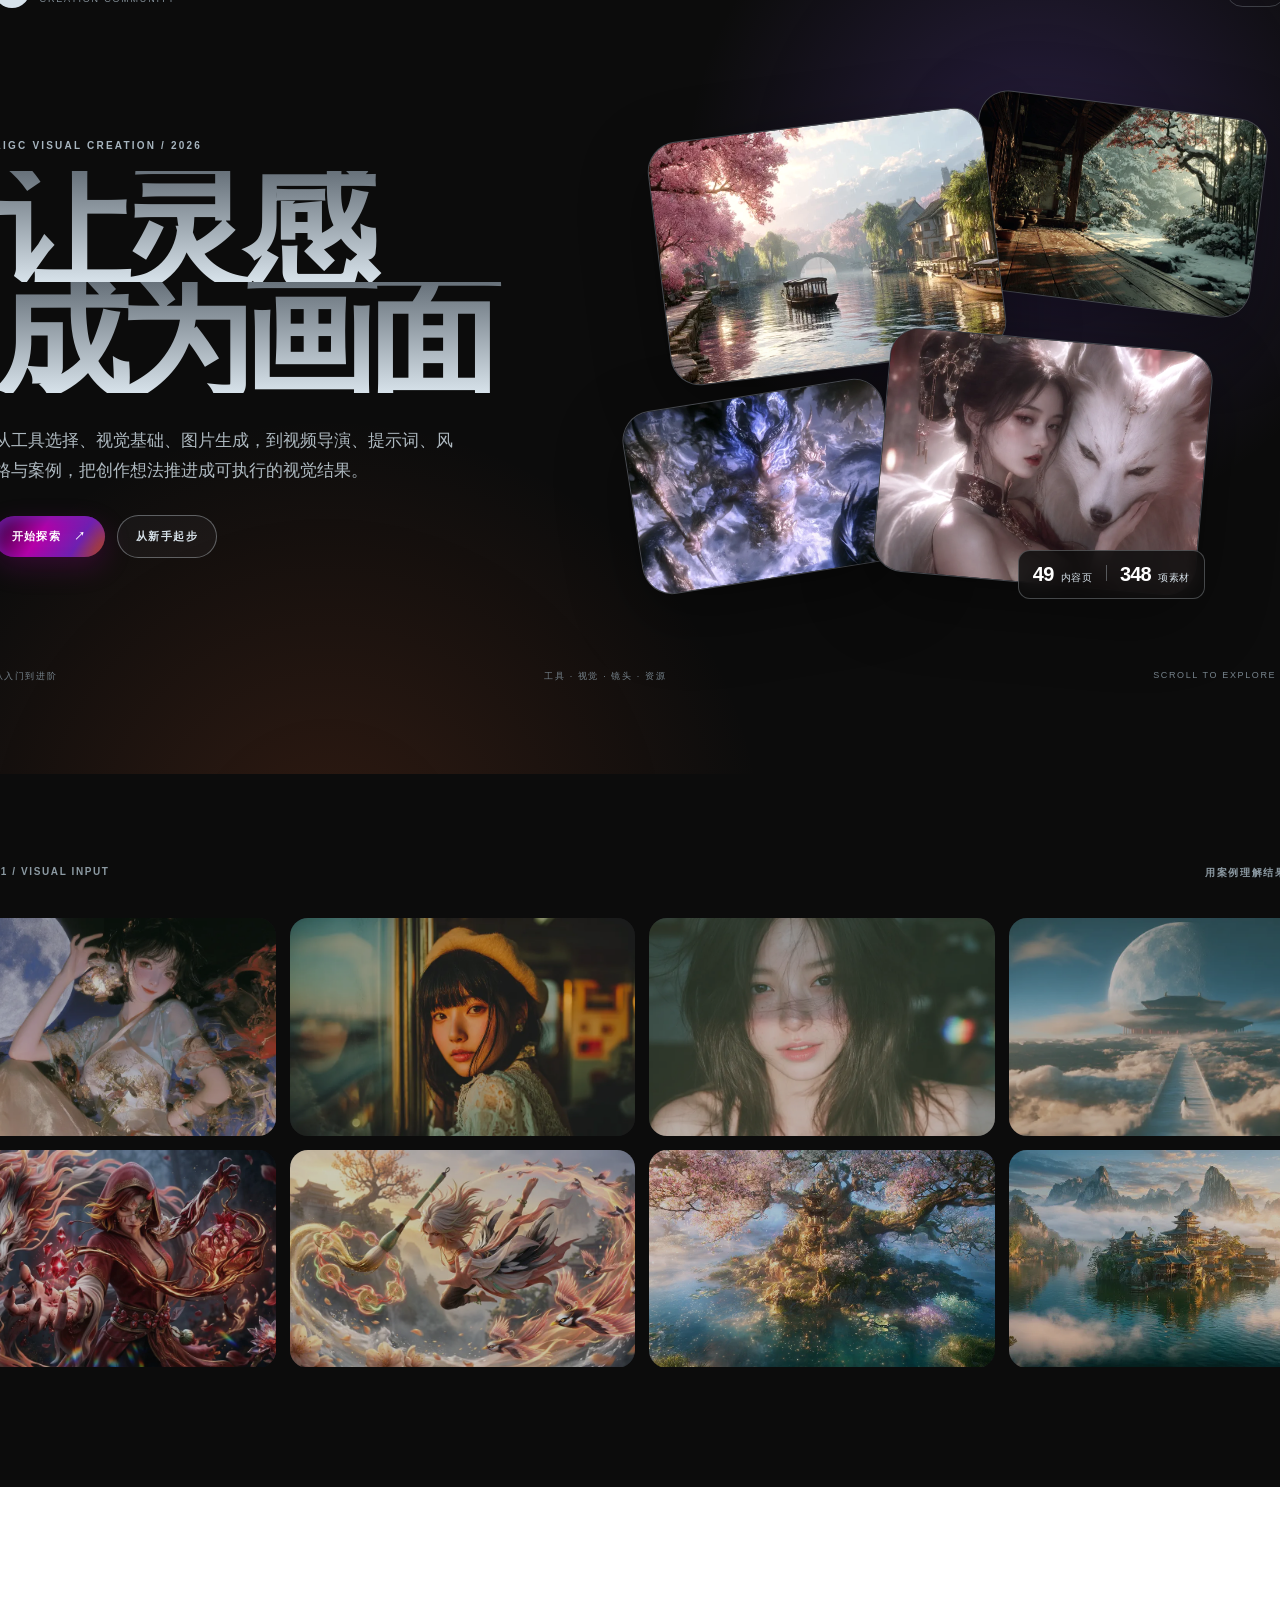
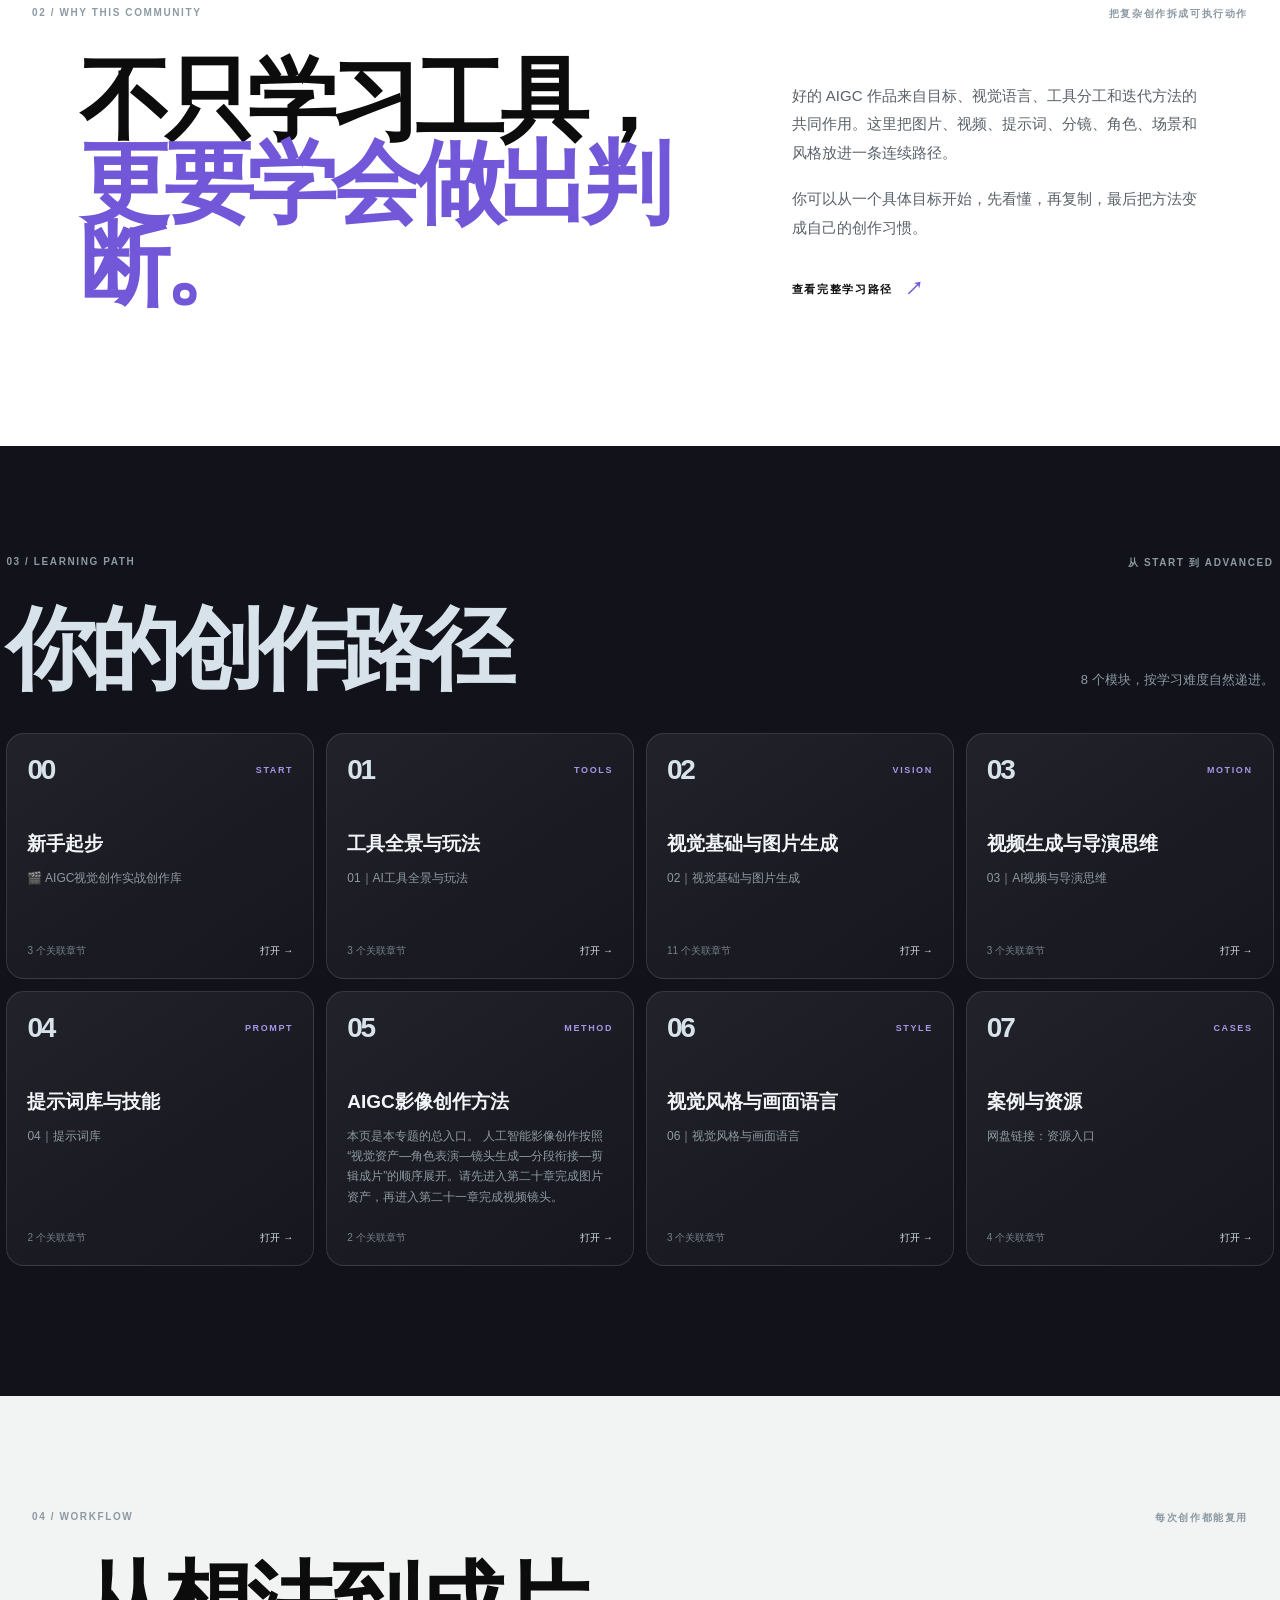
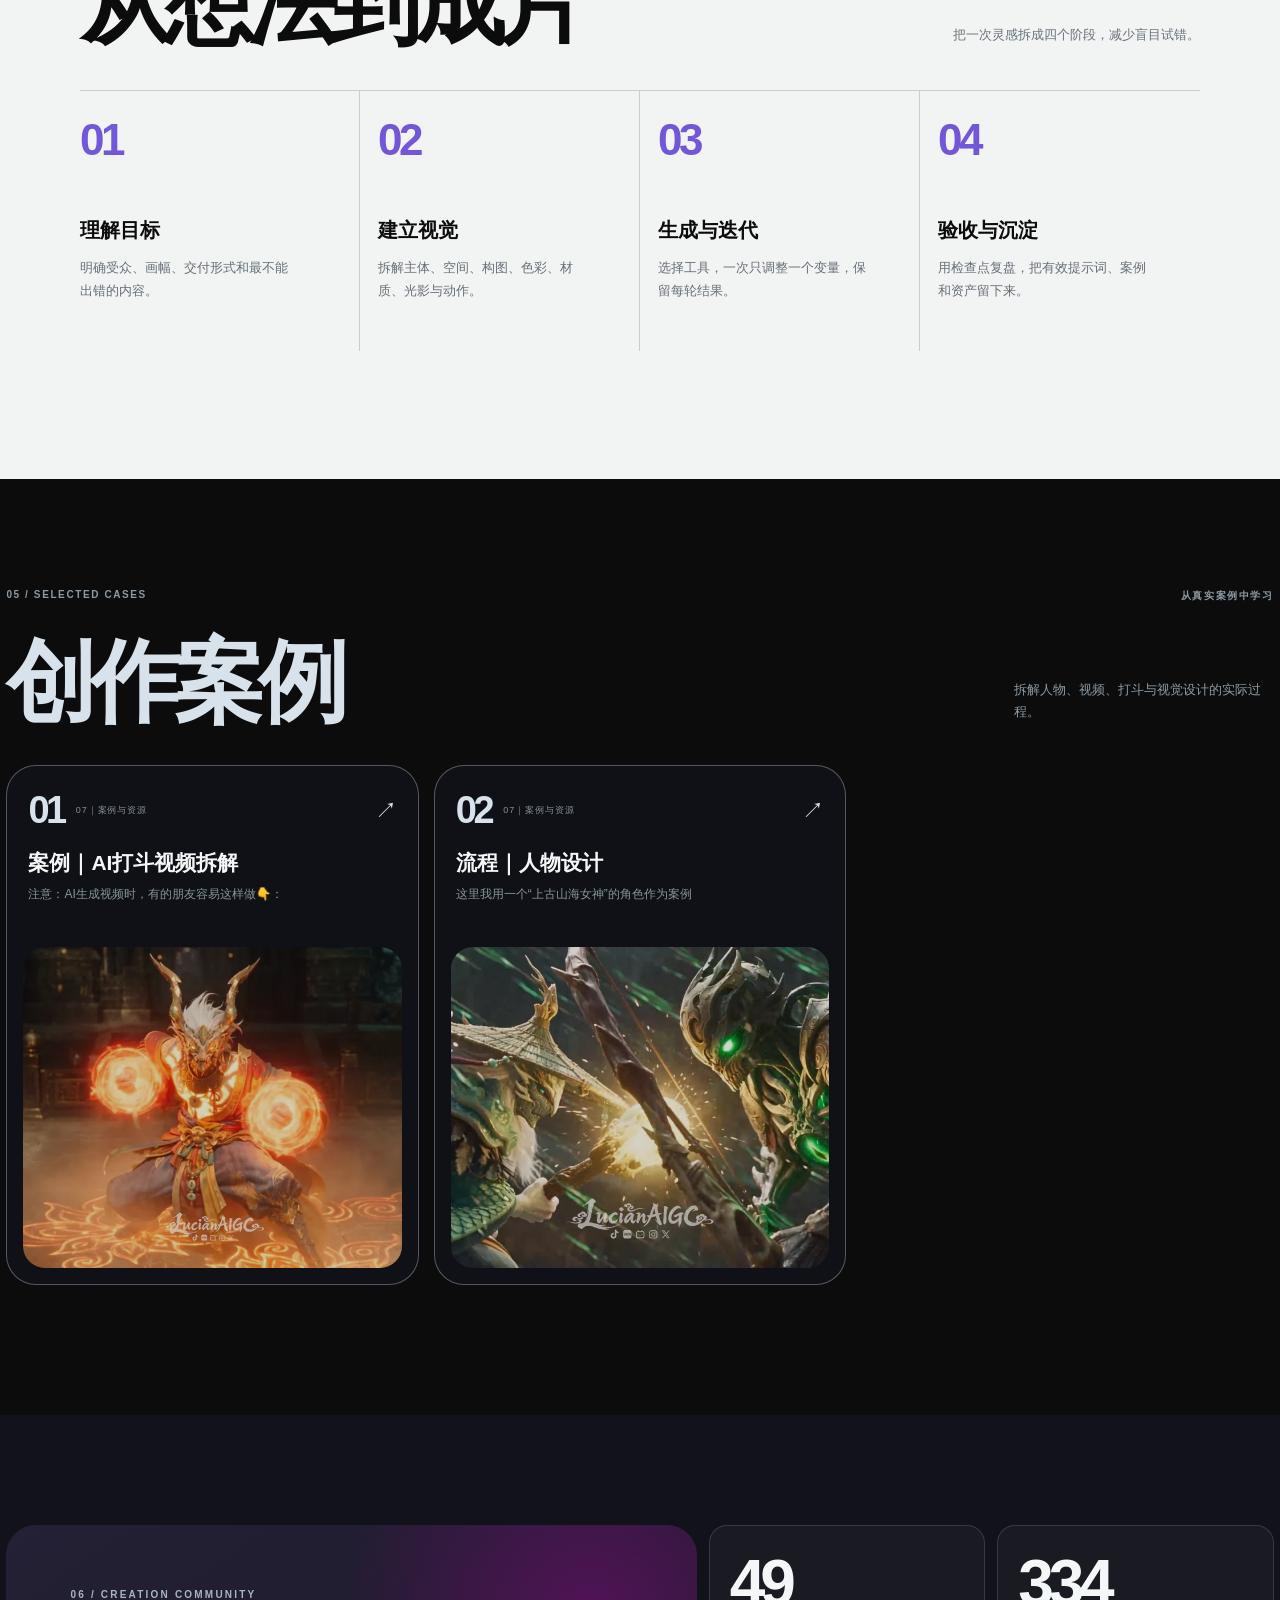
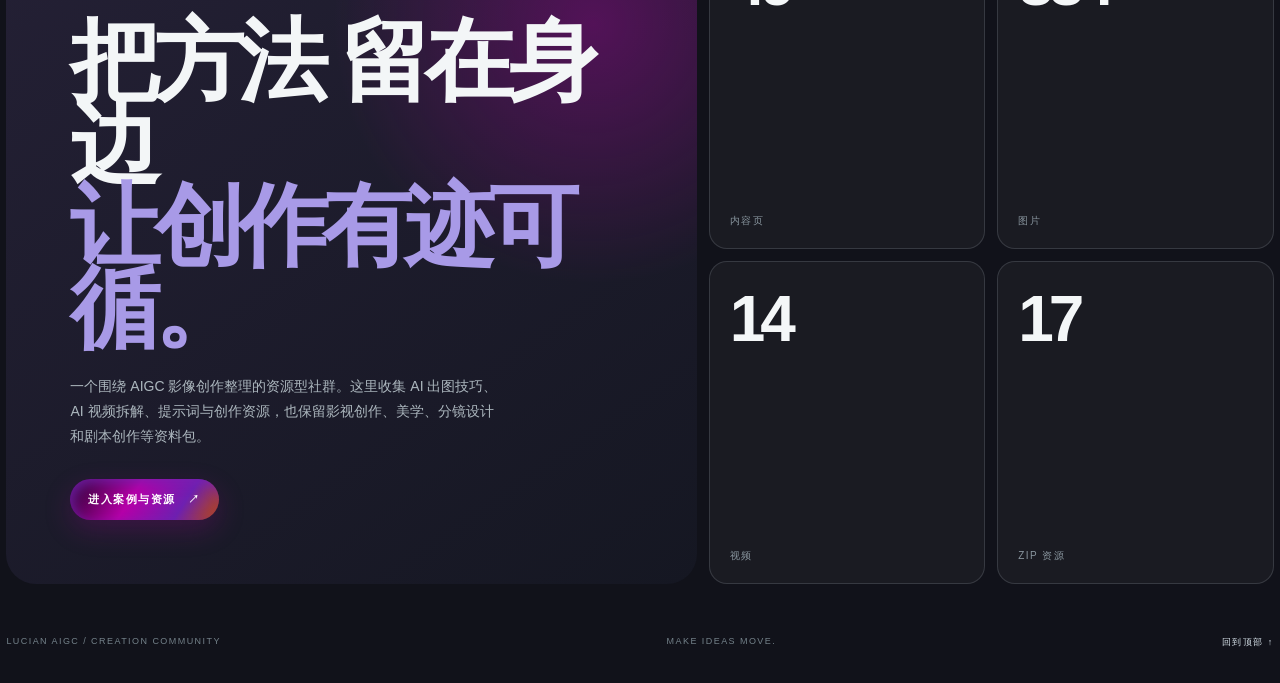
==== commit 68a08482: "Integrate homepage into the knowledge site" ====
--- a/index.html
+++ b/index.html
@@ -1,231 +1,41 @@
-<!doctype html>
-<html lang="zh-CN">
-  <head>
-    <meta charset="utf-8" />
-    <meta name="viewport" content="width=device-width, initial-scale=1" />
-    <meta name="theme-color" content="#0c0c0c" />
-    <meta name="description" content="LucianAIGC创作社群：从工具、视觉、镜头到资源，把灵感推进成可执行的画面。" />
-    <title>LucianAIGC创作社群｜首页</title>
-    <link rel="stylesheet" href="styles.css" />
-  </head>
-  <body>
-    <div class="app-shell">
-      <main class="main-content">
-        <header class="topbar">
-          <div class="crumbs"><span>LucianAIGC创作社群</span><span class="crumb-separator">/</span><span>首页</span></div>
-          <span class="topbar-note">独立首页</span>
-        </header>
-
-        <div class="page">
-          <div class="landing-home">
-            <section class="landing-hero" id="home-hero">
-              <div class="landing-nav">
-                <a class="landing-logo" href="#home-hero"><span class="landing-logo-mark">L</span><span><strong>LUCIAN AIGC</strong><small>CREATION COMMUNITY</small></span></a>
-                <nav class="landing-links"><a href="#home-path">路径</a><a href="#home-method">方法</a><a href="#home-cases">案例</a><a href="#home-resources">资源</a></nav>
-                <span class="landing-status">AIGC VISUAL CREATION</span>
-              </div>
-              <div class="landing-hero-grid">
-                <div class="landing-hero-copy">
-                  <p class="landing-kicker">AIGC VISUAL CREATION / 2026</p>
-                  <h1><span>让灵感</span><span>成为画面</span></h1>
-                  <p class="landing-hero-deck">从工具选择、视觉基础、图片生成，到视频导演、提示词、风格与案例，把创作想法推进成可执行的视觉结果。</p>
-                  <div class="landing-actions"><a class="landing-primary" href="#home-path">浏览创作路径 <span>↘</span></a></div>
-                </div>
-                <div class="hero-collage">
-                  <div class="hero-collage-card hero-collage-1"><img loading="eager" fetchpriority="high" decoding="async" src="media/hero-scene-01.webp?v=20261119" alt="桃花水乡场景" /></div>
-                  <div class="hero-collage-card hero-collage-2"><img loading="eager" fetchpriority="high" decoding="async" src="media/hero-scene-02.webp?v=20261119" alt="雪景庭院场景" /></div>
-                  <div class="hero-collage-card hero-collage-3"><img loading="eager" fetchpriority="high" decoding="async" src="media/hero-scene-03.webp?v=20261119" alt="白狐与人物角色" /></div>
-                  <div class="hero-collage-card hero-collage-4"><img loading="eager" fetchpriority="high" decoding="async" src="media/hero-scene-04.webp?v=20261119" alt="奇幻角色场景" /></div>
-                  <div class="hero-collage-card hero-collage-5"><img loading="eager" fetchpriority="high" decoding="async" src="media/hero-scene-05.webp?v=20261119" alt="云海山水场景" /></div>
-                </div>
-              </div>
-              <div class="landing-hero-foot"><span>从入门到进阶</span><span>工具 · 视觉 · 镜头 · 资源</span><span>SCROLL TO EXPLORE ↓</span></div>
-            </section>
-
-            <section class="home-marquee-section" id="home-library">
-              <div class="home-section-label"><span>01 / VISUAL INPUT</span><span>用案例理解结果</span></div>
-              <div class="home-marquee-row marquee-right"><div class="home-marquee-track">
-                <div class="home-marquee-tile"><img loading="lazy" decoding="async" src="media/visual-input-01.webp?v=20261119" alt="视觉输入素材 01" /></div>
-                <div class="home-marquee-tile"><img loading="lazy" decoding="async" src="media/visual-input-02.webp?v=20261119" alt="视觉输入素材 02" /></div>
-                <div class="home-marquee-tile"><img loading="lazy" decoding="async" src="media/visual-input-03.webp?v=20261119" alt="视觉输入素材 03" /></div>
-                <div class="home-marquee-tile"><img loading="lazy" decoding="async" src="media/visual-input-04.webp?v=20261119" alt="视觉输入素材 04" /></div>
-                <div class="home-marquee-tile"><img loading="lazy" decoding="async" src="media/visual-input-05.webp?v=20261119" alt="视觉输入素材 05" /></div>
-                <div class="home-marquee-tile"><img loading="lazy" decoding="async" src="media/visual-input-06.webp?v=20261119" alt="视觉输入素材 06" /></div>
-                <div class="home-marquee-tile"><img loading="lazy" decoding="async" src="media/visual-input-07.webp?v=20261119" alt="视觉输入素材 07" /></div>
-                <div class="home-marquee-tile"><img loading="lazy" decoding="async" src="media/visual-input-08.webp?v=20261119" alt="视觉输入素材 08" /></div>
-                <div class="home-marquee-tile"><img loading="lazy" decoding="async" src="media/visual-input-09.webp?v=20261119" alt="视觉输入素材 09" /></div>
-                <div class="home-marquee-tile"><img loading="lazy" decoding="async" src="media/visual-input-10.webp?v=20261119" alt="视觉输入素材 10" /></div>
-                <div class="home-marquee-tile"><img loading="lazy" decoding="async" src="media/visual-input-11.webp?v=20261119" alt="视觉输入素材 11" /></div>
-                <div class="home-marquee-tile"><img loading="lazy" decoding="async" src="media/visual-input-12.webp?v=20261119" alt="视觉输入素材 12" /></div>
-                <div class="home-marquee-tile"><img loading="lazy" decoding="async" src="media/visual-input-13.webp?v=20261119" alt="视觉输入素材 13" /></div>
-                <div class="home-marquee-tile"><img loading="lazy" decoding="async" src="media/visual-input-14.webp?v=20261119" alt="视觉输入素材 14" /></div>
-                <div class="home-marquee-tile"><img loading="lazy" decoding="async" src="media/visual-input-15.webp?v=20261119" alt="视觉输入素材 15" /></div>
-                <div class="home-marquee-tile"><img loading="lazy" decoding="async" src="media/visual-input-16.webp?v=20261119" alt="视觉输入素材 16" /></div>
-                <div class="home-marquee-tile"><img loading="lazy" decoding="async" src="media/visual-input-17.webp?v=20261119" alt="视觉输入素材 17" /></div>
-                <div class="home-marquee-tile"><img loading="lazy" decoding="async" src="media/visual-input-18.webp?v=20261119" alt="视觉输入素材 18" /></div>
-                <div class="home-marquee-tile"><img loading="lazy" decoding="async" src="media/visual-input-19.webp?v=20261119" alt="视觉输入素材 19" /></div>
-                <div class="home-marquee-tile"><img loading="lazy" decoding="async" src="media/visual-input-20.webp?v=20261119" alt="视觉输入素材 20" /></div>
-                <div class="home-marquee-tile"><img loading="lazy" decoding="async" src="media/visual-input-21.webp?v=20261119" alt="视觉输入素材 21" /></div>
-                <div class="home-marquee-tile"><img loading="lazy" decoding="async" src="media/visual-input-22.webp?v=20261119" alt="视觉输入素材 22" /></div>
-                <div class="home-marquee-tile"><img loading="lazy" decoding="async" src="media/visual-input-23.webp?v=20261119" alt="视觉输入素材 23" /></div>
-                <div class="home-marquee-tile"><img loading="lazy" decoding="async" src="media/visual-input-24.webp?v=20261119" alt="视觉输入素材 24" /></div>
-                <div class="home-marquee-tile"><img loading="lazy" decoding="async" src="media/visual-input-25.webp?v=20261119" alt="视觉输入素材 25" /></div>
-                <div class="home-marquee-tile"><img loading="lazy" decoding="async" src="media/visual-input-01.webp?v=20261119" alt="视觉输入素材 01" /></div>
-                <div class="home-marquee-tile"><img loading="lazy" decoding="async" src="media/visual-input-02.webp?v=20261119" alt="视觉输入素材 02" /></div>
-                <div class="home-marquee-tile"><img loading="lazy" decoding="async" src="media/visual-input-03.webp?v=20261119" alt="视觉输入素材 03" /></div>
-                <div class="home-marquee-tile"><img loading="lazy" decoding="async" src="media/visual-input-04.webp?v=20261119" alt="视觉输入素材 04" /></div>
-                <div class="home-marquee-tile"><img loading="lazy" decoding="async" src="media/visual-input-05.webp?v=20261119" alt="视觉输入素材 05" /></div>
-                <div class="home-marquee-tile"><img loading="lazy" decoding="async" src="media/visual-input-06.webp?v=20261119" alt="视觉输入素材 06" /></div>
-                <div class="home-marquee-tile"><img loading="lazy" decoding="async" src="media/visual-input-07.webp?v=20261119" alt="视觉输入素材 07" /></div>
-                <div class="home-marquee-tile"><img loading="lazy" decoding="async" src="media/visual-input-08.webp?v=20261119" alt="视觉输入素材 08" /></div>
-                <div class="home-marquee-tile"><img loading="lazy" decoding="async" src="media/visual-input-09.webp?v=20261119" alt="视觉输入素材 09" /></div>
-                <div class="home-marquee-tile"><img loading="lazy" decoding="async" src="media/visual-input-10.webp?v=20261119" alt="视觉输入素材 10" /></div>
-                <div class="home-marquee-tile"><img loading="lazy" decoding="async" src="media/visual-input-11.webp?v=20261119" alt="视觉输入素材 11" /></div>
-                <div class="home-marquee-tile"><img loading="lazy" decoding="async" src="media/visual-input-12.webp?v=20261119" alt="视觉输入素材 12" /></div>
-                <div class="home-marquee-tile"><img loading="lazy" decoding="async" src="media/visual-input-13.webp?v=20261119" alt="视觉输入素材 13" /></div>
-                <div class="home-marquee-tile"><img loading="lazy" decoding="async" src="media/visual-input-14.webp?v=20261119" alt="视觉输入素材 14" /></div>
-                <div class="home-marquee-tile"><img loading="lazy" decoding="async" src="media/visual-input-15.webp?v=20261119" alt="视觉输入素材 15" /></div>
-                <div class="home-marquee-tile"><img loading="lazy" decoding="async" src="media/visual-input-16.webp?v=20261119" alt="视觉输入素材 16" /></div>
-                <div class="home-marquee-tile"><img loading="lazy" decoding="async" src="media/visual-input-17.webp?v=20261119" alt="视觉输入素材 17" /></div>
-                <div class="home-marquee-tile"><img loading="lazy" decoding="async" src="media/visual-input-18.webp?v=20261119" alt="视觉输入素材 18" /></div>
-                <div class="home-marquee-tile"><img loading="lazy" decoding="async" src="media/visual-input-19.webp?v=20261119" alt="视觉输入素材 19" /></div>
-                <div class="home-marquee-tile"><img loading="lazy" decoding="async" src="media/visual-input-20.webp?v=20261119" alt="视觉输入素材 20" /></div>
-                <div class="home-marquee-tile"><img loading="lazy" decoding="async" src="media/visual-input-21.webp?v=20261119" alt="视觉输入素材 21" /></div>
-                <div class="home-marquee-tile"><img loading="lazy" decoding="async" src="media/visual-input-22.webp?v=20261119" alt="视觉输入素材 22" /></div>
-                <div class="home-marquee-tile"><img loading="lazy" decoding="async" src="media/visual-input-23.webp?v=20261119" alt="视觉输入素材 23" /></div>
-                <div class="home-marquee-tile"><img loading="lazy" decoding="async" src="media/visual-input-24.webp?v=20261119" alt="视觉输入素材 24" /></div>
-                <div class="home-marquee-tile"><img loading="lazy" decoding="async" src="media/visual-input-25.webp?v=20261119" alt="视觉输入素材 25" /></div>
-              </div></div>
-              <div class="home-marquee-row marquee-left"><div class="home-marquee-track">
-                <div class="home-marquee-tile"><img loading="lazy" decoding="async" src="media/visual-input-25.webp?v=20261119" alt="视觉输入素材 25" /></div>
-                <div class="home-marquee-tile"><img loading="lazy" decoding="async" src="media/visual-input-24.webp?v=20261119" alt="视觉输入素材 24" /></div>
-                <div class="home-marquee-tile"><img loading="lazy" decoding="async" src="media/visual-input-23.webp?v=20261119" alt="视觉输入素材 23" /></div>
-                <div class="home-marquee-tile"><img loading="lazy" decoding="async" src="media/visual-input-22.webp?v=20261119" alt="视觉输入素材 22" /></div>
-                <div class="home-marquee-tile"><img loading="lazy" decoding="async" src="media/visual-input-21.webp?v=20261119" alt="视觉输入素材 21" /></div>
-                <div class="home-marquee-tile"><img loading="lazy" decoding="async" src="media/visual-input-20.webp?v=20261119" alt="视觉输入素材 20" /></div>
-                <div class="home-marquee-tile"><img loading="lazy" decoding="async" src="media/visual-input-19.webp?v=20261119" alt="视觉输入素材 19" /></div>
-                <div class="home-marquee-tile"><img loading="lazy" decoding="async" src="media/visual-input-18.webp?v=20261119" alt="视觉输入素材 18" /></div>
-                <div class="home-marquee-tile"><img loading="lazy" decoding="async" src="media/visual-input-17.webp?v=20261119" alt="视觉输入素材 17" /></div>
-                <div class="home-marquee-tile"><img loading="lazy" decoding="async" src="media/visual-input-16.webp?v=20261119" alt="视觉输入素材 16" /></div>
-                <div class="home-marquee-tile"><img loading="lazy" decoding="async" src="media/visual-input-15.webp?v=20261119" alt="视觉输入素材 15" /></div>
-                <div class="home-marquee-tile"><img loading="lazy" decoding="async" src="media/visual-input-14.webp?v=20261119" alt="视觉输入素材 14" /></div>
-                <div class="home-marquee-tile"><img loading="lazy" decoding="async" src="media/visual-input-13.webp?v=20261119" alt="视觉输入素材 13" /></div>
-                <div class="home-marquee-tile"><img loading="lazy" decoding="async" src="media/visual-input-12.webp?v=20261119" alt="视觉输入素材 12" /></div>
-                <div class="home-marquee-tile"><img loading="lazy" decoding="async" src="media/visual-input-11.webp?v=20261119" alt="视觉输入素材 11" /></div>
-                <div class="home-marquee-tile"><img loading="lazy" decoding="async" src="media/visual-input-10.webp?v=20261119" alt="视觉输入素材 10" /></div>
-                <div class="home-marquee-tile"><img loading="lazy" decoding="async" src="media/visual-input-09.webp?v=20261119" alt="视觉输入素材 09" /></div>
-                <div class="home-marquee-tile"><img loading="lazy" decoding="async" src="media/visual-input-08.webp?v=20261119" alt="视觉输入素材 08" /></div>
-                <div class="home-marquee-tile"><img loading="lazy" decoding="async" src="media/visual-input-07.webp?v=20261119" alt="视觉输入素材 07" /></div>
-                <div class="home-marquee-tile"><img loading="lazy" decoding="async" src="media/visual-input-06.webp?v=20261119" alt="视觉输入素材 06" /></div>
-                <div class="home-marquee-tile"><img loading="lazy" decoding="async" src="media/visual-input-05.webp?v=20261119" alt="视觉输入素材 05" /></div>
-                <div class="home-marquee-tile"><img loading="lazy" decoding="async" src="media/visual-input-04.webp?v=20261119" alt="视觉输入素材 04" /></div>
-                <div class="home-marquee-tile"><img loading="lazy" decoding="async" src="media/visual-input-03.webp?v=20261119" alt="视觉输入素材 03" /></div>
-                <div class="home-marquee-tile"><img loading="lazy" decoding="async" src="media/visual-input-02.webp?v=20261119" alt="视觉输入素材 02" /></div>
-                <div class="home-marquee-tile"><img loading="lazy" decoding="async" src="media/visual-input-01.webp?v=20261119" alt="视觉输入素材 01" /></div>
-                <div class="home-marquee-tile"><img loading="lazy" decoding="async" src="media/visual-input-25.webp?v=20261119" alt="视觉输入素材 25" /></div>
-                <div class="home-marquee-tile"><img loading="lazy" decoding="async" src="media/visual-input-24.webp?v=20261119" alt="视觉输入素材 24" /></div>
-                <div class="home-marquee-tile"><img loading="lazy" decoding="async" src="media/visual-input-23.webp?v=20261119" alt="视觉输入素材 23" /></div>
-                <div class="home-marquee-tile"><img loading="lazy" decoding="async" src="media/visual-input-22.webp?v=20261119" alt="视觉输入素材 22" /></div>
-                <div class="home-marquee-tile"><img loading="lazy" decoding="async" src="media/visual-input-21.webp?v=20261119" alt="视觉输入素材 21" /></div>
-                <div class="home-marquee-tile"><img loading="lazy" decoding="async" src="media/visual-input-20.webp?v=20261119" alt="视觉输入素材 20" /></div>
-                <div class="home-marquee-tile"><img loading="lazy" decoding="async" src="media/visual-input-19.webp?v=20261119" alt="视觉输入素材 19" /></div>
-                <div class="home-marquee-tile"><img loading="lazy" decoding="async" src="media/visual-input-18.webp?v=20261119" alt="视觉输入素材 18" /></div>
-                <div class="home-marquee-tile"><img loading="lazy" decoding="async" src="media/visual-input-17.webp?v=20261119" alt="视觉输入素材 17" /></div>
-                <div class="home-marquee-tile"><img loading="lazy" decoding="async" src="media/visual-input-16.webp?v=20261119" alt="视觉输入素材 16" /></div>
-                <div class="home-marquee-tile"><img loading="lazy" decoding="async" src="media/visual-input-15.webp?v=20261119" alt="视觉输入素材 15" /></div>
-                <div class="home-marquee-tile"><img loading="lazy" decoding="async" src="media/visual-input-14.webp?v=20261119" alt="视觉输入素材 14" /></div>
-                <div class="home-marquee-tile"><img loading="lazy" decoding="async" src="media/visual-input-13.webp?v=20261119" alt="视觉输入素材 13" /></div>
-                <div class="home-marquee-tile"><img loading="lazy" decoding="async" src="media/visual-input-12.webp?v=20261119" alt="视觉输入素材 12" /></div>
-                <div class="home-marquee-tile"><img loading="lazy" decoding="async" src="media/visual-input-11.webp?v=20261119" alt="视觉输入素材 11" /></div>
-                <div class="home-marquee-tile"><img loading="lazy" decoding="async" src="media/visual-input-10.webp?v=20261119" alt="视觉输入素材 10" /></div>
-                <div class="home-marquee-tile"><img loading="lazy" decoding="async" src="media/visual-input-09.webp?v=20261119" alt="视觉输入素材 09" /></div>
-                <div class="home-marquee-tile"><img loading="lazy" decoding="async" src="media/visual-input-08.webp?v=20261119" alt="视觉输入素材 08" /></div>
-                <div class="home-marquee-tile"><img loading="lazy" decoding="async" src="media/visual-input-07.webp?v=20261119" alt="视觉输入素材 07" /></div>
-                <div class="home-marquee-tile"><img loading="lazy" decoding="async" src="media/visual-input-06.webp?v=20261119" alt="视觉输入素材 06" /></div>
-                <div class="home-marquee-tile"><img loading="lazy" decoding="async" src="media/visual-input-05.webp?v=20261119" alt="视觉输入素材 05" /></div>
-                <div class="home-marquee-tile"><img loading="lazy" decoding="async" src="media/visual-input-04.webp?v=20261119" alt="视觉输入素材 04" /></div>
-                <div class="home-marquee-tile"><img loading="lazy" decoding="async" src="media/visual-input-03.webp?v=20261119" alt="视觉输入素材 03" /></div>
-                <div class="home-marquee-tile"><img loading="lazy" decoding="async" src="media/visual-input-02.webp?v=20261119" alt="视觉输入素材 02" /></div>
-                <div class="home-marquee-tile"><img loading="lazy" decoding="async" src="media/visual-input-01.webp?v=20261119" alt="视觉输入素材 01" /></div>
-              </div></div>
-            </section>
-
-            <section class="home-intro-section" id="home-about"><div class="home-section-label"><span>02 / WHY THIS COMMUNITY</span><span>把复杂创作拆成可执行动作</span></div><div class="home-intro-grid"><h2>不只学习工具<br /><em>更要学会做出判断</em></h2><div class="home-intro-copy"><p>好的 AIGC 作品来自目标、视觉语言、工具分工和迭代方法的共同作用。这里把图片、视频、提示词、分镜、角色、场景和风格放进一条连续路径。</p><p>你可以从一个具体目标开始，先看懂，再复制，最后把方法变成自己的创作习惯。</p><a class="text-link" href="#home-path">浏览学习路径 <span>↗</span></a></div></div></section>
-
-            <section class="home-path-section" id="home-path"><div class="home-section-label"><span>03 / LEARNING PATH</span><span>从 START 到 ADVANCED</span></div><div class="home-section-heading"><h2>你的创作路径</h2><p>8 个模块，按学习难度自然递进。</p></div><div class="path-grid">
-              <a class="path-card" href="#home-method">
-                <div class="path-card-top"><span class="path-index">1</span><span class="path-stage">START</span></div>
-                <div class="path-card-main path-card-main-text"><div class="path-card-copy"><h3>新手起步</h3><p>先建立创作地图，理解从目标到结果的基本路径。</p></div></div>
-                <div class="path-card-foot"><span>建立基础</span></div>
-              </a>
-              <a class="path-card" href="#home-method">
-                <div class="path-card-top"><span class="path-index">2</span><span class="path-stage">TOOLS</span></div>
-                <div class="path-card-main"><div class="path-card-copy"><h3>AI工具全景与玩法</h3><p>认识图片、视频和辅助工具，学会按目标做选择。</p></div><div class="path-card-gallery" aria-label="AI工具全景与玩法展示图片"><div class="path-gallery-tile"><img loading="lazy" decoding="async" src="media/path-02-01.webp?v=20261119" alt="AI工具全景与玩法展示图 01" /></div><div class="path-gallery-tile"><img loading="lazy" decoding="async" src="media/path-02-02.webp?v=20261119" alt="AI工具全景与玩法展示图 02" /></div><div class="path-gallery-tile"><img loading="lazy" decoding="async" src="media/path-02-03.webp?v=20261119" alt="AI工具全景与玩法展示图 03" /></div><div class="path-gallery-tile"><img loading="lazy" decoding="async" src="media/path-02-04.webp?v=20261119" alt="AI工具全景与玩法展示图 04" /></div></div></div>
-                <div class="path-card-foot"><span>工具判断</span></div>
-              </a>
-              <a class="path-card" href="#home-method">
-                <div class="path-card-top"><span class="path-index">3</span><span class="path-stage">VISION</span></div>
-                <div class="path-card-main"><div class="path-card-copy"><h3>视觉基础与图片生成</h3><p>从主体、空间、构图、色彩和光影理解画面。</p></div><div class="path-card-gallery" aria-label="视觉基础与图片生成展示图片"><div class="path-gallery-tile"><img loading="lazy" decoding="async" src="media/path-03-01.webp?v=20261119" alt="视觉基础与图片生成展示图 01" /></div><div class="path-gallery-tile"><img loading="lazy" decoding="async" src="media/path-03-02.webp?v=20261119" alt="视觉基础与图片生成展示图 02" /></div><div class="path-gallery-tile"><img loading="lazy" decoding="async" src="media/path-03-03.webp?v=20261119" alt="视觉基础与图片生成展示图 03" /></div><div class="path-gallery-tile"><img loading="lazy" decoding="async" src="media/path-03-04.webp?v=20261119" alt="视觉基础与图片生成展示图 04" /></div></div></div>
-                <div class="path-card-foot"><span>视觉基础</span></div>
-              </a>
-              <a class="path-card" href="#home-method">
-                <div class="path-card-top"><span class="path-index">4</span><span class="path-stage">MOTION</span></div>
-                <div class="path-card-main"><div class="path-card-copy"><h3>AI视频与导演思维</h3><p>把静态画面推进成动作、镜头和连续片段。</p></div><div class="path-card-gallery" aria-label="AI视频与导演思维展示图片"><div class="path-gallery-tile"><img loading="lazy" decoding="async" src="media/path-04-01.webp?v=20261119" alt="AI视频与导演思维展示图 01" /></div><div class="path-gallery-tile"><img loading="lazy" decoding="async" src="media/path-04-02.webp?v=20261119" alt="AI视频与导演思维展示图 02" /></div><div class="path-gallery-tile"><img loading="lazy" decoding="async" src="media/path-04-03.webp?v=20261119" alt="AI视频与导演思维展示图 03" /></div><div class="path-gallery-tile"><img loading="lazy" decoding="async" src="media/path-04-04.webp?v=20261119" alt="AI视频与导演思维展示图 04" /></div></div></div>
-                <div class="path-card-foot"><span>镜头表达</span></div>
-              </a>
-              <a class="path-card" href="#home-method">
-                <div class="path-card-top"><span class="path-index">5</span><span class="path-stage">PROMPT</span></div>
-                <div class="path-card-main"><div class="path-card-copy"><h3>提示词库</h3><p>多种持续更新的skill，覆盖图片、视频与创作流程，帮助你整理出可复用的指令。</p></div><div class="path-card-gallery" aria-label="提示词库展示图片"><div class="path-gallery-tile"><img loading="lazy" decoding="async" src="media/path-05-01.webp?v=20261119" alt="提示词库展示图 01" /></div><div class="path-gallery-tile"><img loading="lazy" decoding="async" src="media/path-05-02.webp?v=20261119" alt="提示词库展示图 02" /></div><div class="path-gallery-tile"><img loading="lazy" decoding="async" src="media/path-05-03.webp?v=20261119" alt="提示词库展示图 03" /></div><div class="path-gallery-tile"><img loading="lazy" decoding="async" src="media/path-05-04.webp?v=20261119" alt="提示词库展示图 04" /></div><div class="path-gallery-tile"><img loading="lazy" decoding="async" src="media/path-05-05.webp?v=20261119" alt="提示词库展示图 05" /></div></div></div>
-                <div class="path-card-foot"><span>表达复用</span></div>
-              </a>
-              <a class="path-card" href="#home-method">
-                <div class="path-card-top"><span class="path-index">6</span><span class="path-stage">METHOD</span></div>
-                <div class="path-card-main"><div class="path-card-copy"><h3>AIGC影像创作方法论</h3><p>建立从 brief、生成、迭代到交付的工作闭环。</p></div><div class="path-card-gallery" aria-label="AIGC影像创作方法论展示图片"><div class="path-gallery-tile"><img loading="lazy" decoding="async" src="media/path-06-01.webp?v=20261119" alt="AIGC影像创作方法论展示图 01" /></div><div class="path-gallery-tile"><img loading="lazy" decoding="async" src="media/path-06-02.webp?v=20261119" alt="AIGC影像创作方法论展示图 02" /></div><div class="path-gallery-tile"><img loading="lazy" decoding="async" src="media/path-06-03.webp?v=20261119" alt="AIGC影像创作方法论展示图 03" /></div><div class="path-gallery-tile"><img loading="lazy" decoding="async" src="media/path-06-04.webp?v=20261119" alt="AIGC影像创作方法论展示图 04" /></div><div class="path-gallery-tile"><img loading="lazy" decoding="async" src="media/path-06-05.webp?v=20261119" alt="AIGC影像创作方法论展示图 05" /></div><div class="path-gallery-tile"><img loading="lazy" decoding="async" src="media/path-06-06.webp?v=20261119" alt="AIGC影像创作方法论展示图 06" /></div></div></div>
-                <div class="path-card-foot"><span>稳定工作流</span></div>
-              </a>
-              <a class="path-card" href="#home-cases">
-                <div class="path-card-top"><span class="path-index">7</span><span class="path-stage">STYLE</span></div>
-                <div class="path-card-main"><div class="path-card-copy"><h3>视觉风格与画面语言</h3><p>找到可持续的视觉方向，提升系列作品的一致性。</p></div><div class="path-card-gallery" aria-label="视觉风格与画面语言展示图片"><div class="path-gallery-tile"><img loading="lazy" decoding="async" src="media/path-07-01.webp?v=20261119" alt="视觉风格与画面语言展示图 01" /></div><div class="path-gallery-tile"><img loading="lazy" decoding="async" src="media/path-07-02.webp?v=20261119" alt="视觉风格与画面语言展示图 02" /></div><div class="path-gallery-tile"><img loading="lazy" decoding="async" src="media/path-07-03.webp?v=20261119" alt="视觉风格与画面语言展示图 03" /></div><div class="path-gallery-tile"><img loading="lazy" decoding="async" src="media/path-07-04.webp?v=20261119" alt="视觉风格与画面语言展示图 04" /></div><div class="path-gallery-tile"><img loading="lazy" decoding="async" src="media/path-07-05.webp?v=20261119" alt="视觉风格与画面语言展示图 05" /></div></div></div>
-                <div class="path-card-foot"><span>风格建立</span></div>
-              </a>
-              <a class="path-card" href="#home-resources">
-                <div class="path-card-top"><span class="path-index">8</span><span class="path-stage">CASES</span></div>
-                <div class="path-card-main path-card-main-text"><div class="path-card-copy"><h3>创作资源</h3><p>把前面的工具、视觉与方法串联起来，形成可持续的创作流程。</p></div></div>
-                <div class="path-card-foot"><span>深入实践</span></div>
-              </a>
-            </div></section>
-
-            <section class="home-method-section" id="home-method"><div class="home-section-label"><span>04 / WORKFLOW</span><span>每次创作都能复用</span></div><div class="method-heading"><h2>从想法到成片</h2><p>把一次灵感拆成四个阶段，减少盲目试错。</p></div><div class="method-grid"><div class="method-step"><span>01</span><h3>理解目标</h3><p>明确受众、画幅、交付形式和最不能出错的内容。</p></div><div class="method-step"><span>02</span><h3>建立视觉</h3><p>拆解主体、空间、构图、色彩、材质、光影与动作。</p></div><div class="method-step"><span>03</span><h3>生成与迭代</h3><p>选择工具，一次只调整一个变量，保留每轮结果。</p></div><div class="method-step"><span>04</span><h3>验收与沉淀</h3><p>用检查点复盘，把有效提示词、案例和资产留下来。</p></div></div></section>
-
-            <section class="home-cases-section" id="home-cases"><div class="home-section-label"><span>05 / SELECTED CASES</span><span>从真实案例中学习</span></div><div class="home-section-heading"><h2>创作案例（持续更新）</h2><p>拆解技能特效、AI 打斗视频与人物设计的实际过程。</p></div><div class="case-grid">
-              <div class="case-card"><div class="case-card-head"><span class="case-number">01</span><span class="case-type">技能特效</span><span class="case-arrow">✦</span></div><div class="case-card-copy"><h3>AIGC——技能特效篇</h3><p>拆解技能特效的视觉构成、能量形态与镜头表现，让创意更容易落地。</p></div><div class="case-card-media"><img loading="lazy" decoding="async" src="media/case-cover-skill.webp?v=20261119" alt="AIGC——技能特效篇" /></div></div>
-              <div class="case-card"><div class="case-card-head"><span class="case-number">02</span><span class="case-type">视频拆解</span><span class="case-arrow">✦</span></div><div class="case-card-copy"><h3>AI打斗视频拆解</h3><p>从角色动作、力量反馈和镜头节奏出发，拆解 AI 打斗视频的制作思路。</p></div><div class="case-card-media"><img loading="lazy" decoding="async" src="media/case-cover-fight.webp?v=20261119" alt="AI打斗视频拆解" /></div></div>
-              <div class="case-card"><div class="case-card-head"><span class="case-number">03</span><span class="case-type">人物设计</span><span class="case-arrow">✦</span></div><div class="case-card-copy"><h3>人物设计流程</h3><p>从人物定位、造型设计到视觉统一，梳理角色创作的完整流程。</p></div><div class="case-card-media"><img loading="lazy" decoding="async" src="media/case-cover-character.webp?v=20261119" alt="人物设计流程" /></div></div>
-            </div></section>
-
-            <section class="home-resources-section" id="home-resources">
-              <div class="resource-hero">
-                <p class="landing-kicker">06 / CREATION COMMUNITY</p>
-                <h2>把方法<br />留在身边<br /><span>让创作有迹可循</span></h2>
-                <p>一个围绕 AIGC 影像创作整理的资源型社群。这里收集 AI 出图技巧、AI 视频拆解、提示词与创作资源，也保留影视创作、美学、分镜设计和剧本创作等资料包。群公告按主题整理好入口，需要时可以回来查一查、试一试，再继续完成自己的作品。</p>
-                <div class="resource-tags" aria-label="社群内容分类"><span>出图技巧</span><span>视频拆解</span><span>提示词资源</span><span>影视资料包</span></div>
-                <a class="landing-primary" href="#home-path">先看看创作路径 <span>↗</span></a>
-              </div>
-              <div class="resource-stats" aria-label="社群资源索引">
-                <div><span class="resource-card-index">01</span><div class="resource-card-copy"><strong>AI 出图</strong><span>构图、光影、风格与提示词，边看边试。</span></div><span class="resource-card-tag">IMAGE / PRACTICE</span></div>
-                <div><span class="resource-card-index">02</span><div class="resource-card-copy"><strong>AI 视频</strong><span>镜头、动作、节奏与连续性的制作拆解。</span></div><span class="resource-card-tag">VIDEO / BREAKDOWN</span></div>
-                <div><span class="resource-card-index">03</span><div class="resource-card-copy"><strong>创作资源</strong><span>Skill、图片提示词、视频提示词与 MJ 风格参数。</span></div><span class="resource-card-tag">TOOLS / PROMPTS</span></div>
-                <div><span class="resource-card-index">04</span><div class="resource-card-copy"><strong>AIGC 资料包</strong><span>影视创作、美学、分镜设计与剧本创作等资料。</span></div><span class="resource-card-tag">FILM / STUDY PACK</span></div>
-              </div>
-            </section>
-            <footer class="landing-footer"><span>LUCIAN AIGC / CREATION COMMUNITY</span><span>MAKE IDEAS MOVE.</span><a href="#home-hero">回到顶部 ↑</a></footer>
-          </div>
-        </div>
-      </main>
-    </div>
-    <script src="app.js"></script>
-  </body>
-</html>
+<!doctype html>
+<html lang="zh-CN">
+  <head>
+    <meta charset="utf-8" />
+    <meta name="viewport" content="width=device-width, initial-scale=1" />
+    <meta name="theme-color" content="#11131a" />
+    <title>AIGC 创作空间</title>
+    <link rel="stylesheet" href="styles.css" />
+  </head>
+  <body>
+    <div class="app-shell">
+      <aside class="sidebar">
+        <a class="brand" href="#home" aria-label="返回首页">
+          <span class="brand-mark">L</span>
+          <span><strong>AIGC</strong><small>玩法与资源</small></span>
+        </a>
+        <div class="sidebar-label">创作导航</div>
+        <nav id="side-nav" class="side-nav"></nav>
+        <div class="sidebar-foot">
+          <span class="status-dot"></span>
+          <span>持续更新 · AIGC 玩法与资源</span>
+        </div>
+      </aside>
 
-
-
+      <main class="main-content">
+        <header class="topbar">
+          <button id="menu-toggle" class="icon-button" aria-label="打开导航">☰</button>
+          <div class="crumbs"><span>创作空间</span><span class="crumb-separator">/</span><span id="crumb-current">首页</span></div>
+          <label class="search-box" aria-label="搜索创作内容">
+            <span>⌕</span>
+            <input id="search-input" type="search" placeholder="搜索标题、方法或正文…" />
+            <kbd>⌘ K</kbd>
+          </label>
+        </header>
+        <div id="page" class="page"></div>
+      </main>
+    </div>
+    <div id="toast" class="toast" role="status"></div>
+    <script src="app.js"></script>
+  </body>
+</html>
--- a/styles.css
+++ b/styles.css
@@ -16,16 +16,36 @@
 body { margin: 0; color: var(--ink); background: var(--paper); font-family: "Segoe UI", "PingFang SC", "Microsoft YaHei", sans-serif; }
 a { color: inherit; text-decoration: none; }
 button, input { font: inherit; }
-.app-shell { min-height: 100vh; }
-.main-content { width: 100%; }
+.app-shell { min-height: 100vh; display: flex; }
+.sidebar { position: fixed; inset: 0 auto 0 0; width: 276px; padding: 28px 18px 18px; color: #eceaf1; background: radial-gradient(circle at 0 0, rgba(128,116,216,.18), transparent 35%), var(--night); display: flex; flex-direction: column; z-index: 10; }
+.brand { display: flex; align-items: center; gap: 11px; padding: 0 10px 30px; }
+.brand-mark { display: grid; place-items: center; width: 36px; height: 36px; border: 1px solid rgba(212,155,82,.7); border-radius: 11px; color: #f0c98f; font-family: Georgia, serif; font-size: 22px; }
+.brand strong { display: block; font-size: 14px; letter-spacing: .04em; }
+.brand small { display: block; margin-top: 4px; color: #9699aa; font-size: 11px; }
+.sidebar-label { margin: 0 10px 12px; color: #777b8d; font-size: 11px; letter-spacing: .16em; text-transform: uppercase; }
+.side-nav { display: grid; gap: 4px; min-height: 0; overflow-y: auto; padding-right: 3px; scrollbar-width: thin; }
+.side-link { display: flex; justify-content: space-between; align-items: center; gap: 8px; min-height: 36px; padding: 8px 10px; border-radius: 9px; color: #bfc0cb; font-size: 12px; line-height: 1.35; transition: .2s ease; }
+.side-link:hover, .side-link.active { color: #fff; background: rgba(255,255,255,.08); }
+.side-link .count { color: #777b8d; font-size: 11px; }
+.side-title { display: flex; min-width: 0; align-items: center; gap: 6px; }
+.side-title > span:last-child { overflow: hidden; text-overflow: ellipsis; white-space: nowrap; }
+.tree-marker { width: 13px; flex: 0 0 13px; color: #8b8e9e; text-align: center; }
+.side-link.depth-0 { margin-top: 3px; color: #f0c98f; font-weight: 600; }
+.side-link.depth-1 { padding-left: 17px; }
+.side-link.depth-2 { padding-left: 30px; font-size: 11px; }
+.side-link.depth-3 { padding-left: 43px; color: #a8aab7; font-size: 11px; }
+.side-link.depth-4, .side-link.depth-5, .side-link.depth-6 { padding-left: 56px; color: #999ca9; font-size: 11px; }
+.sidebar-foot { display: flex; align-items: center; gap: 8px; margin-top: auto; padding: 14px 10px 4px; color: #777b8d; font-size: 11px; }
+.status-dot { width: 7px; height: 7px; border-radius: 50%; background: #7fd0a4; box-shadow: 0 0 0 4px rgba(127,208,164,.12); }
+.main-content { width: calc(100% - 276px); margin-left: 276px; }
 .topbar { position: sticky; top: 0; z-index: 5; display: flex; align-items: center; gap: 20px; min-height: 72px; padding: 0 5.5vw; border-bottom: 1px solid rgba(232,229,223,.85); background: rgba(251,250,247,.9); backdrop-filter: blur(18px); }
 .crumbs { display: flex; align-items: center; gap: 10px; color: #a0a3ad; font-size: 12px; white-space: nowrap; }
-.topbar-note { display: inline-flex; align-items: center; margin-left: auto; color: #817d77; font-size: 10px; font-weight: 700; letter-spacing: .16em; text-transform: uppercase; }
 .crumbs span:last-child { color: var(--ink); font-weight: 600; }
 .crumb-separator { color: #cac7c0; }
 .search-box { display: flex; align-items: center; gap: 8px; width: min(360px, 42vw); height: 38px; margin-left: auto; padding: 0 11px; border: 1px solid var(--line); border-radius: 9px; color: #a0a3ad; background: #fff; }
 .search-box input { min-width: 0; flex: 1; border: 0; outline: 0; color: var(--ink); background: transparent; font-size: 12px; }
 .search-box kbd { padding: 3px 5px; border: 1px solid var(--line); border-radius: 4px; color: #aaa7a0; background: #faf9f6; font-size: 10px; }
+.icon-button { display: none; border: 0; color: var(--ink); background: transparent; }
 .page { max-width: 1240px; margin: 0 auto; padding: 54px 5.5vw 80px; }
 .hero { position: relative; overflow: hidden; padding: clamp(34px, 6vw, 74px); border: 1px solid rgba(255,255,255,.08); border-radius: 28px; color: #fff; background: radial-gradient(circle at 78% 20%, rgba(128,116,216,.48), transparent 32%), radial-gradient(circle at 88% 100%, rgba(212,155,82,.4), transparent 32%), linear-gradient(125deg, #151722 0%, #252434 100%); box-shadow: 0 24px 70px rgba(20,18,32,.22); }
 .hero::after { content: ""; position: absolute; right: -80px; bottom: -150px; width: 360px; height: 360px; border: 1px solid rgba(255,255,255,.12); border-radius: 50%; box-shadow: 0 0 0 44px rgba(255,255,255,.03), 0 0 0 88px rgba(255,255,255,.025); }
@@ -154,14 +174,19 @@
 .toast { position: fixed; right: 22px; bottom: 22px; z-index: 20; padding: 11px 14px; border-radius: 8px; color: #fff; background: var(--night); box-shadow: var(--shadow); opacity: 0; pointer-events: none; transform: translateY(8px); transition: .2s ease; font-size: 12px; }
 .toast.show { opacity: 1; transform: translateY(0); }
 @media (max-width: 900px) {
+  .sidebar { width: 220px; }
+  .main-content { width: calc(100% - 220px); margin-left: 220px; }
   .stats { grid-template-columns: repeat(2, 1fr); }
 }
 @media (max-width: 680px) {
+  .sidebar { left: -260px; width: 260px; transition: left .2s ease; }
+  .sidebar.open { left: 0; box-shadow: 20px 0 50px rgba(0,0,0,.18); }
+  .main-content { width: 100%; margin-left: 0; }
   .topbar { gap: 10px; padding: 0 18px; }
+  .icon-button { display: block; font-size: 18px; }
   .crumbs { overflow: hidden; }
   .search-box { width: 40px; margin-left: auto; padding: 0 11px; }
   .search-box input, .search-box kbd { display: none; }
-  .topbar-cta-label { display: none; }
   .page { padding: 28px 18px 60px; }
   .hero { padding: 31px 24px 35px; border-radius: 20px; }
   .hero h1 { font-size: 40px; }
@@ -188,7 +213,7 @@
 }
 
 /* Landing page inspired by the supplied dark creator portfolio brief. */
-.landing-home { overflow: hidden; margin: -54px -5.5vw -80px; color: #d7e2ea; background: #0c0c0c; font-family: "Noto Sans SC", "Source Han Sans SC", "PingFang SC", "Microsoft YaHei", "Segoe UI", sans-serif; }
+.landing-home { overflow: hidden; margin: -54px -5.5vw -80px; color: #d7e2ea; background: #0c0c0c; font-family: "Arial Narrow", "Segoe UI", "PingFang SC", "Microsoft YaHei", sans-serif; }
 .landing-home a { color: inherit; }
 .landing-hero, .home-marquee-section, .home-intro-section, .home-path-section, .home-method-section, .home-cases-section, .home-resources-section { scroll-margin-top: 86px; }
 .landing-hero { min-height: min(900px, calc(100vh - 72px)); padding: 26px clamp(24px, 5vw, 86px) 28px; background: radial-gradient(circle at 78% 28%, rgba(145, 99, 255, .22), transparent 28%), radial-gradient(circle at 28% 110%, rgba(209, 93, 45, .18), transparent 32%), #0c0c0c; }
@@ -199,12 +224,12 @@
 .landing-logo strong { color: #fff; font-size: 12px; letter-spacing: .14em; }
 .landing-logo small { margin-top: 4px; color: #87939c; font-size: 9px; letter-spacing: .2em; }
 .landing-links { display: flex; align-items: center; gap: clamp(16px, 3vw, 44px); margin-left: auto; }
-.landing-links a, .landing-status { color: #d7e2ea; font-size: 11px; font-weight: 600; letter-spacing: .16em; text-transform: uppercase; transition: opacity .2s ease, transform .2s ease; }
-.landing-links a:hover { opacity: .62; transform: translateY(-1px); }
-.landing-status { margin-left: auto; color: #87939c; font-size: 9px; letter-spacing: .2em; }
+.landing-links a, .landing-search { color: #d7e2ea; font-size: 11px; font-weight: 600; letter-spacing: .16em; text-transform: uppercase; transition: opacity .2s ease, transform .2s ease; }
+.landing-links a:hover, .landing-search:hover { opacity: .62; transform: translateY(-1px); }
+.landing-search { display: inline-flex; align-items: center; gap: 6px; padding: 8px 10px; border: 1px solid rgba(215, 226, 234, .22); border-radius: 999px; }
 .landing-hero-grid { display: grid; grid-template-columns: minmax(0, .9fr) minmax(480px, 1.1fr); align-items: center; gap: clamp(24px, 5vw, 90px); max-width: 1440px; min-height: 650px; margin: 0 auto; padding: 70px 0 38px; }
 .landing-kicker { margin: 0 0 20px; color: #a7b5bf; font-size: 10px; font-weight: 700; letter-spacing: .22em; text-transform: uppercase; }
-.landing-hero-copy h1 { max-width: 720px; margin: 0; color: #c4d1d9; font-family: "Noto Sans SC", "Source Han Sans SC", "PingFang SC", "Microsoft YaHei", sans-serif; font-size: clamp(58px, 8.4vw, 136px); font-weight: 900; letter-spacing: .015em; line-height: 1.02; text-wrap: balance; }
+.landing-hero-copy h1 { max-width: 720px; margin: 0; color: #c4d1d9; font-size: clamp(64px, 10.6vw, 178px); font-weight: 900; letter-spacing: -.09em; line-height: .82; text-transform: uppercase; }
 .landing-hero-copy h1 span { display: block; background: linear-gradient(180deg, #67717a 0%, #d7e2ea 100%); -webkit-background-clip: text; background-clip: text; -webkit-text-fill-color: transparent; }
 .landing-hero-deck { max-width: 470px; margin: 32px 0 0; color: #aeb9c0; font-size: clamp(14px, 1.35vw, 18px); font-weight: 300; line-height: 1.75; }
 .landing-actions { display: flex; flex-wrap: wrap; align-items: center; gap: 12px; margin-top: 30px; }
@@ -216,11 +241,10 @@
 .hero-collage-card { position: absolute; overflow: hidden; border: 1px solid rgba(215, 226, 234, .24); border-radius: 30px; background: #1a1b20; box-shadow: 0 24px 70px rgba(0, 0, 0, .38); }
 .hero-collage-card img { display: block; width: 100%; height: 100%; object-fit: cover; filter: saturate(.82) contrast(1.05); transition: transform .5s ease, filter .5s ease; }
 .hero-collage-card:hover img { filter: saturate(1.05) contrast(1.05); transform: scale(1.05); }
-.hero-collage-1 { top: 4%; left: 4%; z-index: 2; width: 44%; height: 39%; transform: rotate(-6deg); }
-.hero-collage-2 { top: 1%; right: 1%; z-index: 1; width: 40%; height: 34%; transform: rotate(6deg); }
-.hero-collage-3 { right: 7%; bottom: 2%; z-index: 4; width: 43%; height: 42%; transform: rotate(5deg); }
-.hero-collage-4 { bottom: 6%; left: 2%; z-index: 3; width: 34%; height: 34%; transform: rotate(-8deg); }
-.hero-collage-5 { top: 28%; left: 31%; z-index: 5; width: 39%; height: 42%; transform: rotate(-2deg); }
+.hero-collage-1 { top: 5%; left: 7%; z-index: 2; width: 50%; height: 49%; transform: rotate(-7deg); }
+.hero-collage-2 { top: 1%; right: 4%; z-index: 1; width: 43%; height: 40%; transform: rotate(7deg); }
+.hero-collage-3 { right: 12%; bottom: 3%; z-index: 3; width: 48%; height: 49%; transform: rotate(5deg); }
+.hero-collage-4 { bottom: 4%; left: 3%; z-index: 2; width: 39%; height: 37%; transform: rotate(-9deg); }
 .hero-collage-note { position: absolute; right: 12%; bottom: 0; z-index: 5; display: flex; align-items: baseline; gap: 7px; padding: 12px 14px; border: 1px solid rgba(215, 226, 234, .28); border-radius: 12px; color: #d7e2ea; background: rgba(12, 12, 12, .82); backdrop-filter: blur(12px); font-size: 10px; letter-spacing: .08em; }
 .hero-collage-note strong { color: #fff; font-size: 20px; letter-spacing: -.04em; }
 .hero-collage-note i { width: 1px; height: 16px; margin: 0 6px; background: rgba(215, 226, 234, .34); }
@@ -242,7 +266,7 @@
 .home-intro-section { padding: 120px clamp(24px, 8vw, 150px) 140px; color: #0c0c0c; background: #fff; }
 .home-intro-section .home-section-label, .home-path-section .home-section-label, .home-method-section .home-section-label, .home-cases-section .home-section-label, .home-resources-section .home-section-label { max-width: 1320px; margin-right: auto; margin-left: auto; }
 .home-intro-grid { display: grid; grid-template-columns: minmax(0, 1.1fr) minmax(280px, .7fr); align-items: end; gap: 70px; max-width: 1120px; margin: 0 auto; }
-.home-intro-grid h2, .home-section-heading h2, .method-heading h2, .resource-hero h2 { margin: 0; font-family: "Noto Sans SC", "Source Han Sans SC", "PingFang SC", "Microsoft YaHei", sans-serif; font-size: clamp(42px, 6vw, 92px); font-weight: 900; letter-spacing: -.02em; line-height: 1.08; text-wrap: balance; }
+.home-intro-grid h2, .home-section-heading h2, .method-heading h2, .resource-hero h2 { margin: 0; font-size: clamp(42px, 7vw, 104px); font-weight: 900; letter-spacing: -.07em; line-height: .92; text-transform: uppercase; }
 .home-intro-grid h2 em { color: #7257d8; font-style: normal; }
 .home-intro-copy { max-width: 420px; color: #596169; font-size: 15px; line-height: 1.9; }
 .home-intro-copy p { margin: 0 0 18px; }
@@ -251,31 +275,17 @@
 .home-path-section { padding: 110px clamp(24px, 6vw, 96px) 130px; background: #11121a; }
 .home-section-heading { display: flex; align-items: end; justify-content: space-between; gap: 28px; max-width: 1320px; margin: 0 auto 42px; }
 .home-section-heading h2 { color: #d7e2ea; }
-.home-cases-section .home-section-heading h2 { max-width: 920px; letter-spacing: .01em; line-height: 1.12; text-wrap: balance; }
 .home-section-heading p { max-width: 260px; margin: 0; color: #8d9aa3; font-size: 13px; line-height: 1.7; }
-.path-grid { display: grid; grid-template-columns: repeat(2, minmax(0, 1fr)); gap: 18px; max-width: 1320px; margin: 0 auto; }
-.path-card { display: flex; min-height: 320px; flex-direction: column; padding: 22px; border: 1px solid rgba(215, 226, 234, .14); border-radius: 18px; background: linear-gradient(145deg, rgba(255,255,255,.07), rgba(255,255,255,.02)); transition: transform .25s ease, border-color .25s ease, background .25s ease; }
+.path-grid { display: grid; grid-template-columns: repeat(4, minmax(0, 1fr)); gap: 12px; max-width: 1320px; margin: 0 auto; }
+.path-card { display: flex; min-height: 246px; flex-direction: column; padding: 20px; border: 1px solid rgba(215, 226, 234, .14); border-radius: 18px; background: linear-gradient(145deg, rgba(255,255,255,.07), rgba(255,255,255,.02)); transition: transform .25s ease, border-color .25s ease, background .25s ease; }
 .path-card:hover { border-color: rgba(215, 226, 234, .44); background: linear-gradient(145deg, rgba(128, 116, 216, .22), rgba(255,255,255,.04)); transform: translateY(-6px); }
 .path-card-top { display: flex; align-items: center; justify-content: space-between; }
-.path-index { color: #d7e2ea; font-size: 28px; font-variant-numeric: tabular-nums; font-weight: 900; letter-spacing: .02em; line-height: 1; }
+.path-index { color: #d7e2ea; font-size: 28px; font-weight: 900; letter-spacing: -.08em; }
 .path-stage { color: #a795e7; font-size: 9px; font-weight: 700; letter-spacing: .18em; }
-.path-card-main { display: grid; grid-template-columns: minmax(150px, .82fr) minmax(220px, 1.18fr); align-items: stretch; gap: 20px; flex: 1; min-height: 205px; margin-top: 28px; }
-.path-card-main-text { display: block; }
-.path-card h3 { margin: 0 0 12px; color: #f1f5f7; font-size: 19px; font-weight: 700; line-height: 1.25; }
+.path-card h3 { margin: 46px 0 12px; color: #f1f5f7; font-size: 19px; font-weight: 700; line-height: 1.25; }
 .path-card p { margin: 0; color: #8d9aa3; font-size: 12px; line-height: 1.7; }
 .path-card-foot { display: flex; justify-content: space-between; gap: 10px; margin-top: auto; padding-top: 24px; color: #75838c; font-size: 10px; }
 .path-card-foot span:last-child { color: #d7e2ea; }
-.path-card-gallery { position: relative; min-height: 205px; }
-.path-gallery-tile { position: absolute; overflow: hidden; border: 1px solid rgba(215, 226, 234, .28); border-radius: 13px; background: #1a1b20; box-shadow: 0 10px 22px rgba(0,0,0,.2); transition: transform .35s ease, border-color .35s ease; }
-.path-gallery-tile img { display: block; width: 100%; height: 100%; object-fit: cover; opacity: .86; transition: opacity .3s ease, transform .45s ease; }
-.path-card:hover .path-gallery-tile { border-color: rgba(215, 226, 234, .62); }
-.path-card:hover .path-gallery-tile img { opacity: 1; transform: scale(1.06); }
-.path-gallery-tile:nth-child(1) { top: 0; left: 0; z-index: 2; width: 53%; height: 64%; transform: rotate(-3deg); }
-.path-gallery-tile:nth-child(2) { top: 2%; right: 0; z-index: 1; width: 47%; height: 49%; transform: rotate(3deg); }
-.path-gallery-tile:nth-child(3) { bottom: 0; left: 16%; z-index: 3; width: 48%; height: 55%; transform: rotate(1deg); }
-.path-gallery-tile:nth-child(4) { right: 0; bottom: 1%; z-index: 2; width: 43%; height: 45%; transform: rotate(-2deg); }
-.path-gallery-tile:nth-child(5) { bottom: 5%; left: -2%; z-index: 4; width: 31%; height: 35%; transform: rotate(-5deg); }
-.path-gallery-tile:nth-child(6) { top: 30%; right: 22%; z-index: 5; width: 25%; height: 28%; transform: rotate(4deg); }
 .home-method-section { padding: 115px clamp(24px, 8vw, 150px) 128px; color: #0c0c0c; background: #f2f3f3; }
 .method-heading { display: flex; align-items: end; justify-content: space-between; gap: 28px; max-width: 1120px; margin: 0 auto 44px; }
 .method-heading p { max-width: 260px; margin: 0; color: #68737a; font-size: 13px; line-height: 1.7; }
@@ -283,7 +293,7 @@
 .method-step { min-height: 260px; padding: 24px 18px 18px 0; border-right: 1px solid rgba(12,12,12,.16); }
 .method-step + .method-step { padding-left: 18px; }
 .method-step:last-child { border-right: 0; }
-.method-step span { color: #7257d8; font-size: 44px; font-variant-numeric: tabular-nums; font-weight: 900; letter-spacing: .02em; line-height: 1; }
+.method-step span { color: #7257d8; font-size: 44px; font-weight: 900; letter-spacing: -.08em; }
 .method-step h3 { margin: 52px 0 12px; font-size: 20px; font-weight: 800; }
 .method-step p { max-width: 220px; margin: 0; color: #667078; font-size: 13px; line-height: 1.8; }
 .home-cases-section { padding: 110px clamp(24px, 6vw, 96px) 130px; background: #0c0c0c; }
@@ -292,7 +302,7 @@
 .case-card { display: flex; min-height: 520px; flex-direction: column; padding: 16px; border: 1px solid rgba(215, 226, 234, .34); border-radius: 30px; background: #101116; transition: transform .25s ease, border-color .25s ease; }
 .case-card:hover { border-color: #d7e2ea; transform: translateY(-6px); }
 .case-card-head { display: flex; align-items: center; gap: 12px; padding: 7px 5px 18px; }
-.case-number { color: #d7e2ea; font-size: 38px; font-variant-numeric: tabular-nums; font-weight: 900; letter-spacing: .02em; line-height: 1; }
+.case-number { color: #d7e2ea; font-size: 38px; font-weight: 900; letter-spacing: -.09em; }
 .case-type { overflow: hidden; color: #82909a; font-size: 9px; letter-spacing: .1em; text-overflow: ellipsis; text-transform: uppercase; white-space: nowrap; }
 .case-arrow { margin-left: auto; color: #d7e2ea; font-size: 22px; }
 .case-card-copy { padding: 0 5px 18px; }
@@ -301,22 +311,15 @@
 .case-card-media { flex: 1; overflow: hidden; min-height: 250px; border-radius: 22px; background: #1a1b20; }
 .case-card-media img { display: block; width: 100%; height: 100%; min-height: 250px; object-fit: cover; opacity: .82; transition: opacity .3s ease, transform .5s ease; }
 .case-card:hover .case-card-media img { opacity: 1; transform: scale(1.04); }
-.home-resources-section { display: grid; grid-template-columns: minmax(0, 1.1fr) minmax(260px, .9fr); align-items: stretch; gap: 12px; padding: 110px clamp(24px, 6vw, 96px) 24px; background: #11121a; }
-.resource-hero { display: flex; min-height: 610px; flex-direction: column; padding: clamp(30px, 5vw, 70px); border-radius: 30px; background: radial-gradient(circle at 85% 15%, rgba(182, 0, 168, .35), transparent 32%), linear-gradient(145deg, #242035, #151722); }
+.home-resources-section { display: grid; grid-template-columns: minmax(0, 1.1fr) minmax(260px, .9fr); gap: 12px; padding: 110px clamp(24px, 6vw, 96px) 24px; background: #11121a; }
+.resource-hero { padding: clamp(30px, 5vw, 70px); border-radius: 30px; background: radial-gradient(circle at 85% 15%, rgba(182, 0, 168, .35), transparent 32%), linear-gradient(145deg, #242035, #151722); }
 .resource-hero h2 { color: #f3f6f7; }
 .resource-hero h2 span { color: #a89ae7; }
-.resource-hero > p:not(.landing-kicker) { max-width: 560px; margin: 24px 0 20px; color: #acb7be; font-size: 14px; line-height: 1.8; }
-.resource-tags { display: flex; flex-wrap: wrap; gap: 8px; max-width: 560px; margin: 0 0 30px; }
-.resource-tags span { padding: 7px 10px; border: 1px solid rgba(215, 226, 234, .18); border-radius: 999px; color: #d7e2ea; background: rgba(215, 226, 234, .05); font-size: 10px; letter-spacing: .08em; }
-.resource-hero .landing-primary { align-self: flex-start; margin-top: auto; }
+.resource-hero > p:not(.landing-kicker) { max-width: 430px; margin: 24px 0 30px; color: #acb7be; font-size: 14px; line-height: 1.8; }
 .resource-stats { display: grid; grid-template-columns: repeat(2, 1fr); gap: 12px; }
-.resource-stats > div { display: flex; min-height: 0; flex-direction: column; justify-content: space-between; padding: 24px; border: 1px solid rgba(215, 226, 234, .15); border-radius: 18px; background: rgba(255,255,255,.04); transition: transform .25s ease, border-color .25s ease, background .25s ease; }
-.resource-stats > div:hover { border-color: rgba(215, 226, 234, .42); background: rgba(128, 116, 216, .12); transform: translateY(-4px); }
-.resource-card-index { color: #a89ae7; font-size: clamp(34px, 3.6vw, 54px); font-variant-numeric: tabular-nums; font-weight: 900; letter-spacing: -.07em; line-height: 1; }
-.resource-card-copy { display: grid; gap: 8px; max-width: 250px; margin: 24px 0; }
-.resource-card-copy strong { color: #f4f7f8; font-size: clamp(18px, 2vw, 28px); font-weight: 800; line-height: 1.15; }
-.resource-card-copy span { color: #acb7be; font-size: 12px; line-height: 1.7; }
-.resource-card-tag { color: #89969f; font-size: 9px; letter-spacing: .12em; text-transform: uppercase; }
+.resource-stats div { display: flex; min-height: 150px; flex-direction: column; justify-content: space-between; padding: 20px; border: 1px solid rgba(215, 226, 234, .15); border-radius: 18px; background: rgba(255,255,255,.04); }
+.resource-stats strong { color: #f4f7f8; font-size: clamp(38px, 5vw, 70px); font-weight: 900; letter-spacing: -.08em; }
+.resource-stats span { color: #89969f; font-size: 10px; letter-spacing: .15em; text-transform: uppercase; }
 .landing-footer { display: flex; justify-content: space-between; gap: 20px; padding: 28px clamp(24px, 6vw, 96px) 34px; color: #74828a; background: #11121a; font-size: 9px; letter-spacing: .16em; text-transform: uppercase; }
 .landing-footer a { color: #d7e2ea !important; }
 .search-landing { padding: 80px clamp(24px, 6vw, 96px); border-radius: 24px; color: #d7e2ea; background: radial-gradient(circle at 80% 10%, rgba(128,116,216,.32), transparent 35%), #11121a; }
@@ -337,9 +340,9 @@
   .landing-home { margin: -28px -18px -60px; }
   .landing-hero { min-height: 760px; padding: 18px 18px 24px; }
   .landing-links { display: none; }
-  .landing-status { margin-left: auto; text-align: right; font-size: 8px; letter-spacing: .12em; }
+  .landing-search { margin-left: auto; }
   .landing-hero-grid { gap: 18px; padding-top: 68px; }
-  .landing-hero-copy h1 { max-width: 100%; font-size: clamp(54px, 17vw, 88px); letter-spacing: .01em; line-height: 1.03; }
+  .landing-hero-copy h1 { font-size: clamp(58px, 18vw, 100px); }
   .landing-hero-deck { max-width: 330px; margin-top: 24px; font-size: 13px; }
   .landing-actions { margin-top: 24px; }
   .landing-primary, .landing-secondary { padding: 11px 14px; font-size: 9px; }
@@ -354,24 +357,26 @@
   .home-section-label span:last-child { text-align: right; }
   .home-intro-section, .home-path-section, .home-method-section, .home-cases-section { padding: 76px 18px 88px; }
   .home-intro-grid, .method-heading { display: block; }
-  .home-intro-grid h2, .home-section-heading h2, .method-heading h2, .resource-hero h2 { font-size: clamp(40px, 13vw, 72px); letter-spacing: -.01em; line-height: 1.08; }
-  .home-cases-section .home-section-heading h2 { max-width: 100%; font-size: clamp(36px, 10.5vw, 58px); letter-spacing: .01em; line-height: 1.14; }
+  .home-intro-grid h2, .home-section-heading h2, .method-heading h2, .resource-hero h2 { font-size: clamp(42px, 14vw, 75px); }
   .home-intro-copy { margin-top: 28px; }
   .home-section-heading { display: block; margin-bottom: 28px; }
   .home-section-heading p, .method-heading p { margin-top: 16px; }
   .path-grid, .method-grid { grid-template-columns: 1fr; }
   .path-card { min-height: 210px; }
-  .path-card-main { display: block; min-height: 0; }
-  .path-card-gallery { min-height: 205px; margin-top: 22px; }
-  .path-card-foot { padding-top: 20px; }
   .method-step, .method-step + .method-step { min-height: 0; padding: 22px 0; border-right: 0; border-bottom: 1px solid rgba(12,12,12,.16); }
   .method-step:last-child { border-bottom: 0; }
   .method-step h3 { margin-top: 28px; }
   .home-resources-section { display: block; padding: 76px 18px 18px; }
-  .resource-hero { min-height: 0; }
   .resource-stats { margin-top: 12px; }
-  .resource-stats > div { min-height: 170px; }
+  .resource-stats div { min-height: 116px; }
   .landing-footer { display: grid; grid-template-columns: 1fr auto; padding: 24px 18px 30px; font-size: 8px; }
   .landing-footer span:nth-child(2) { display: none; }
 }
-
+
+
+/* Integrated homepage mode: the landing page remains part of the same knowledge site. */
+body.home-mode .sidebar,
+body.home-mode .topbar { display: none; }
+body.home-mode .main-content { margin-left: 0; width: 100%; }
+body.home-mode .page { width: 100%; max-width: none; margin: 0; padding: 0; }
+body.home-mode .landing-home { min-height: 100vh; }
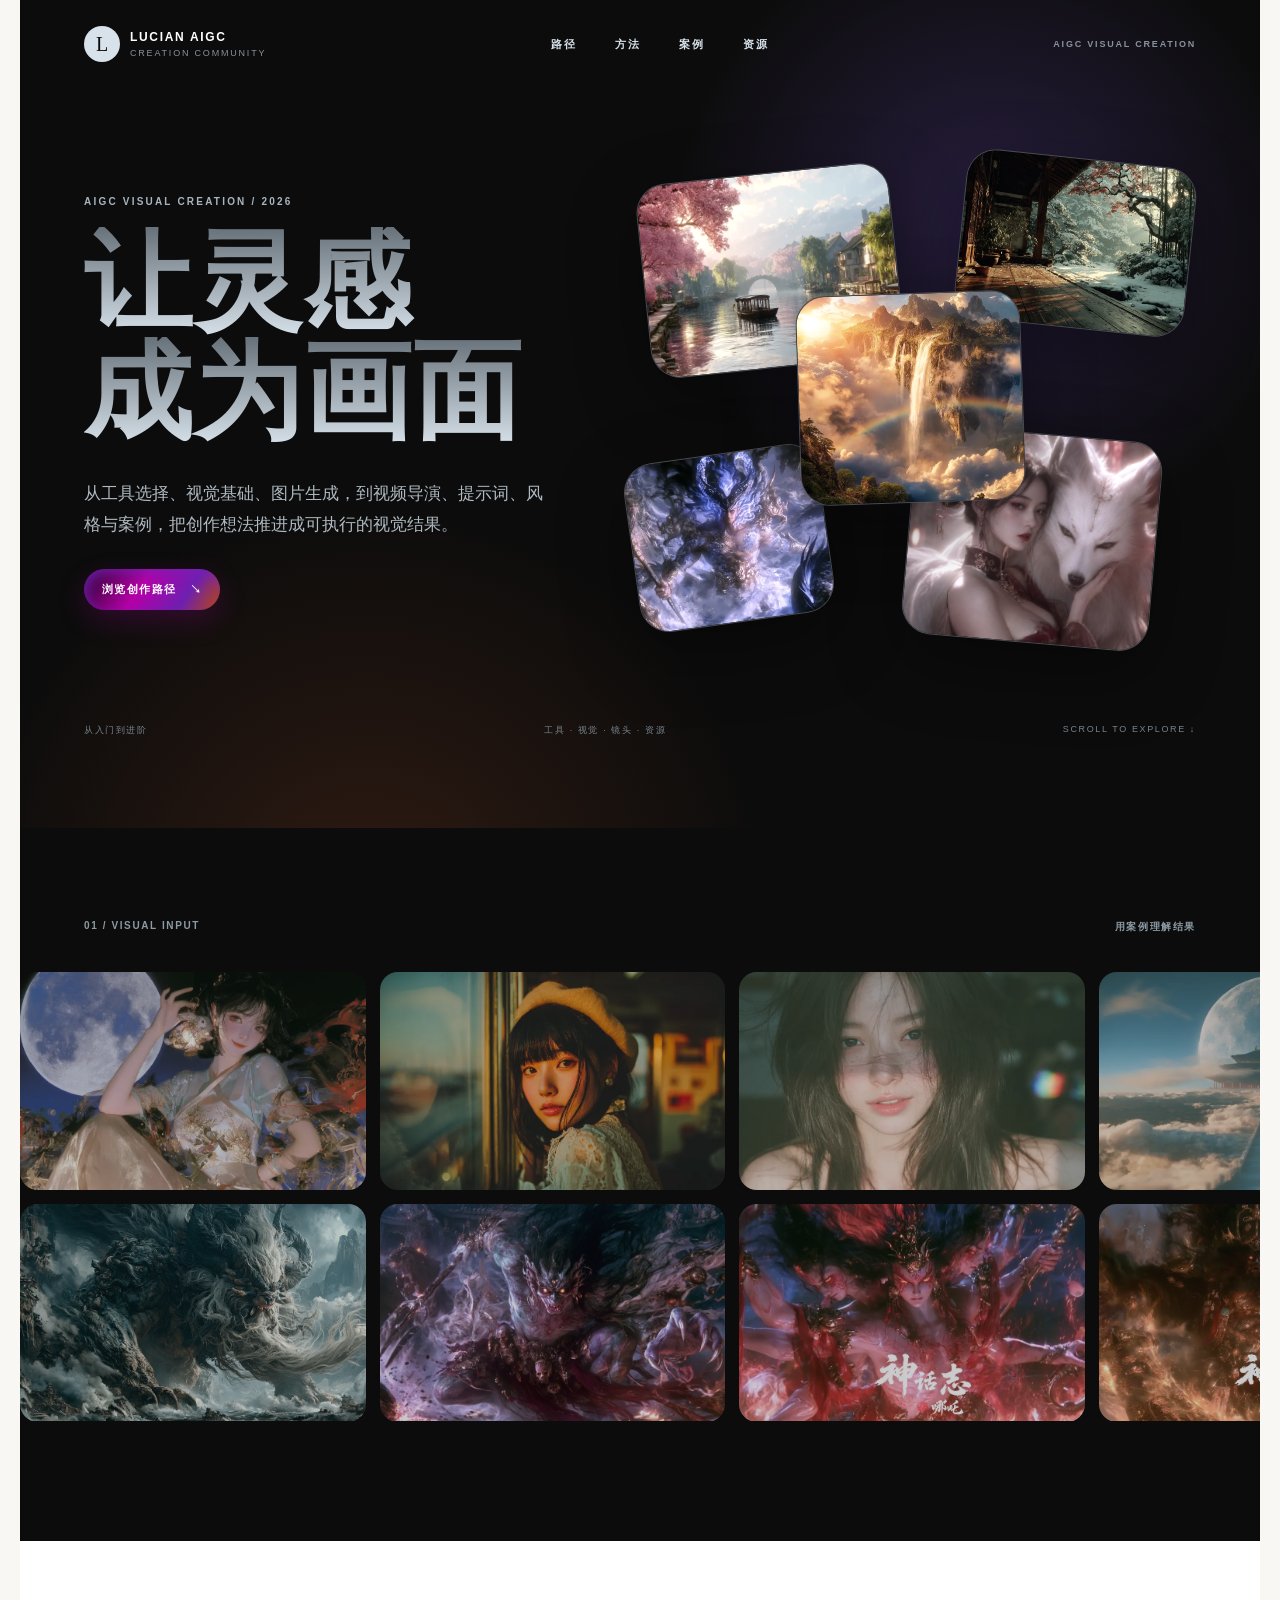
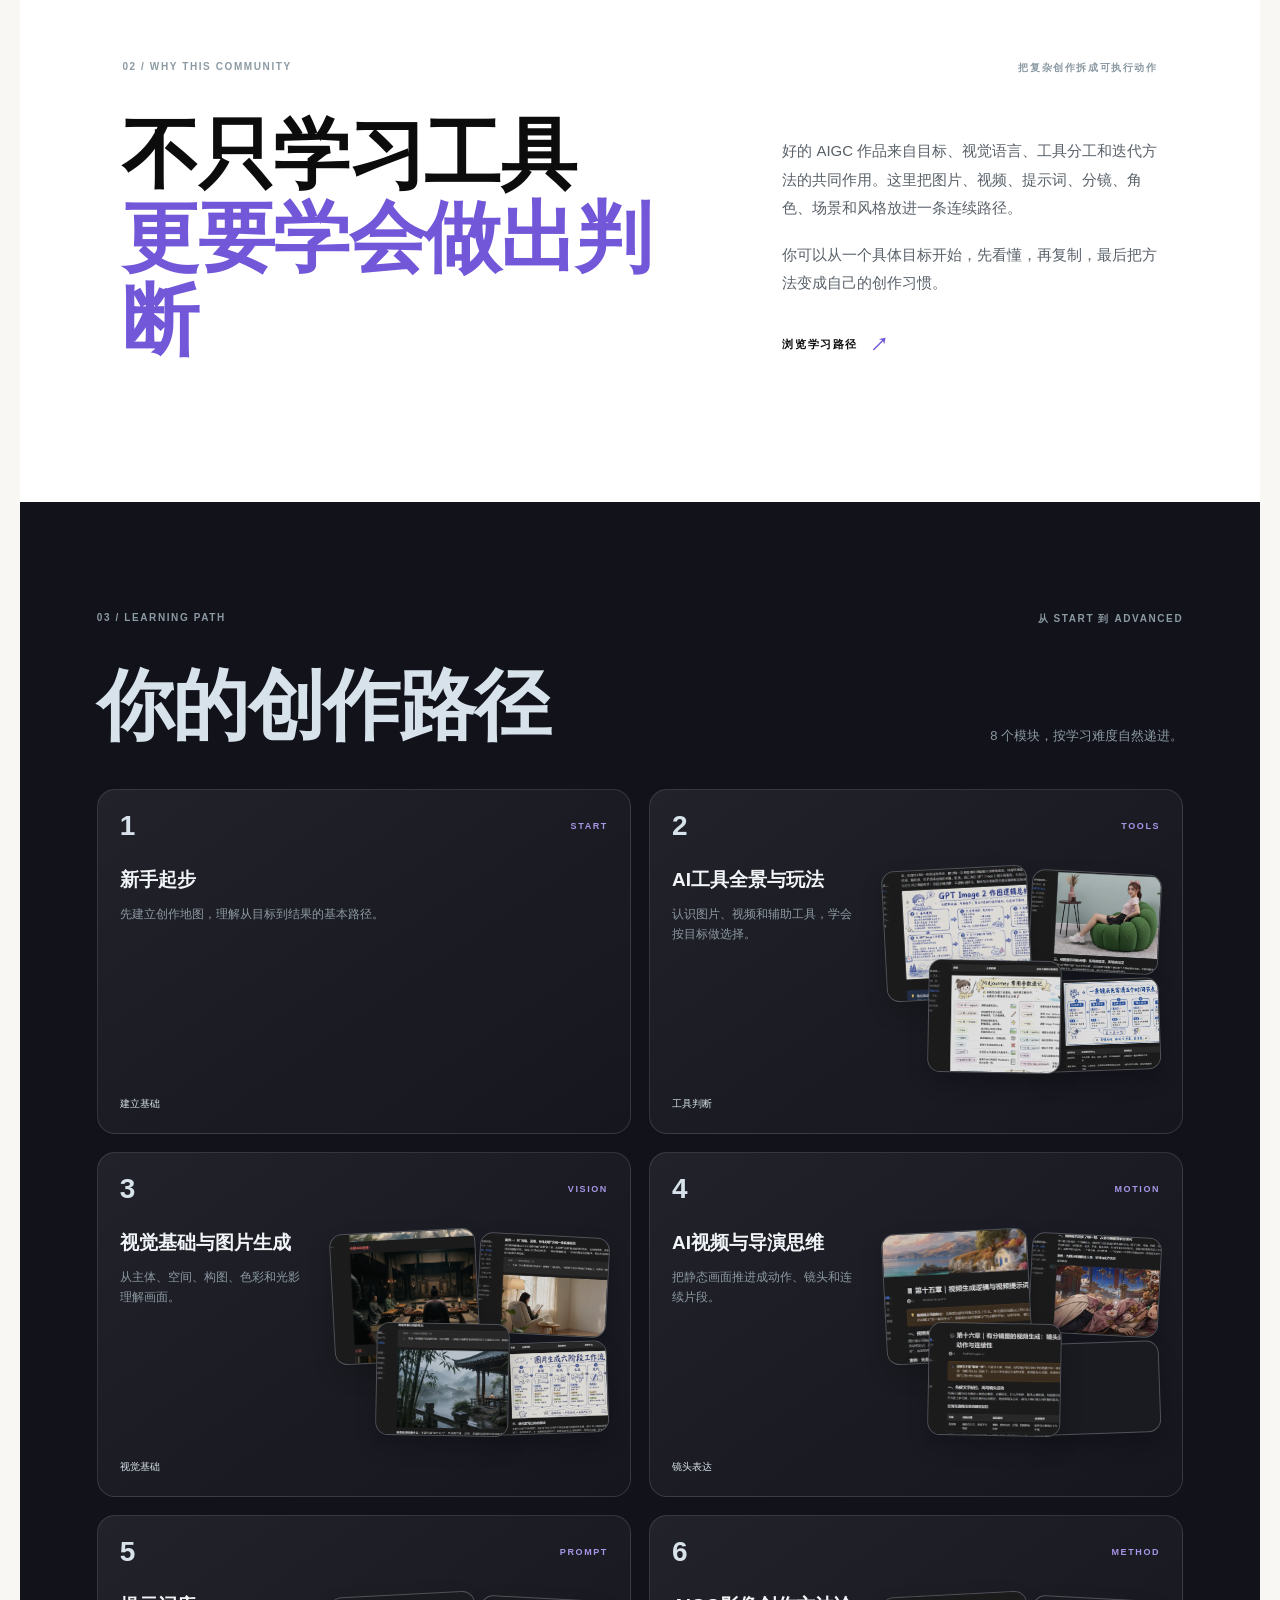
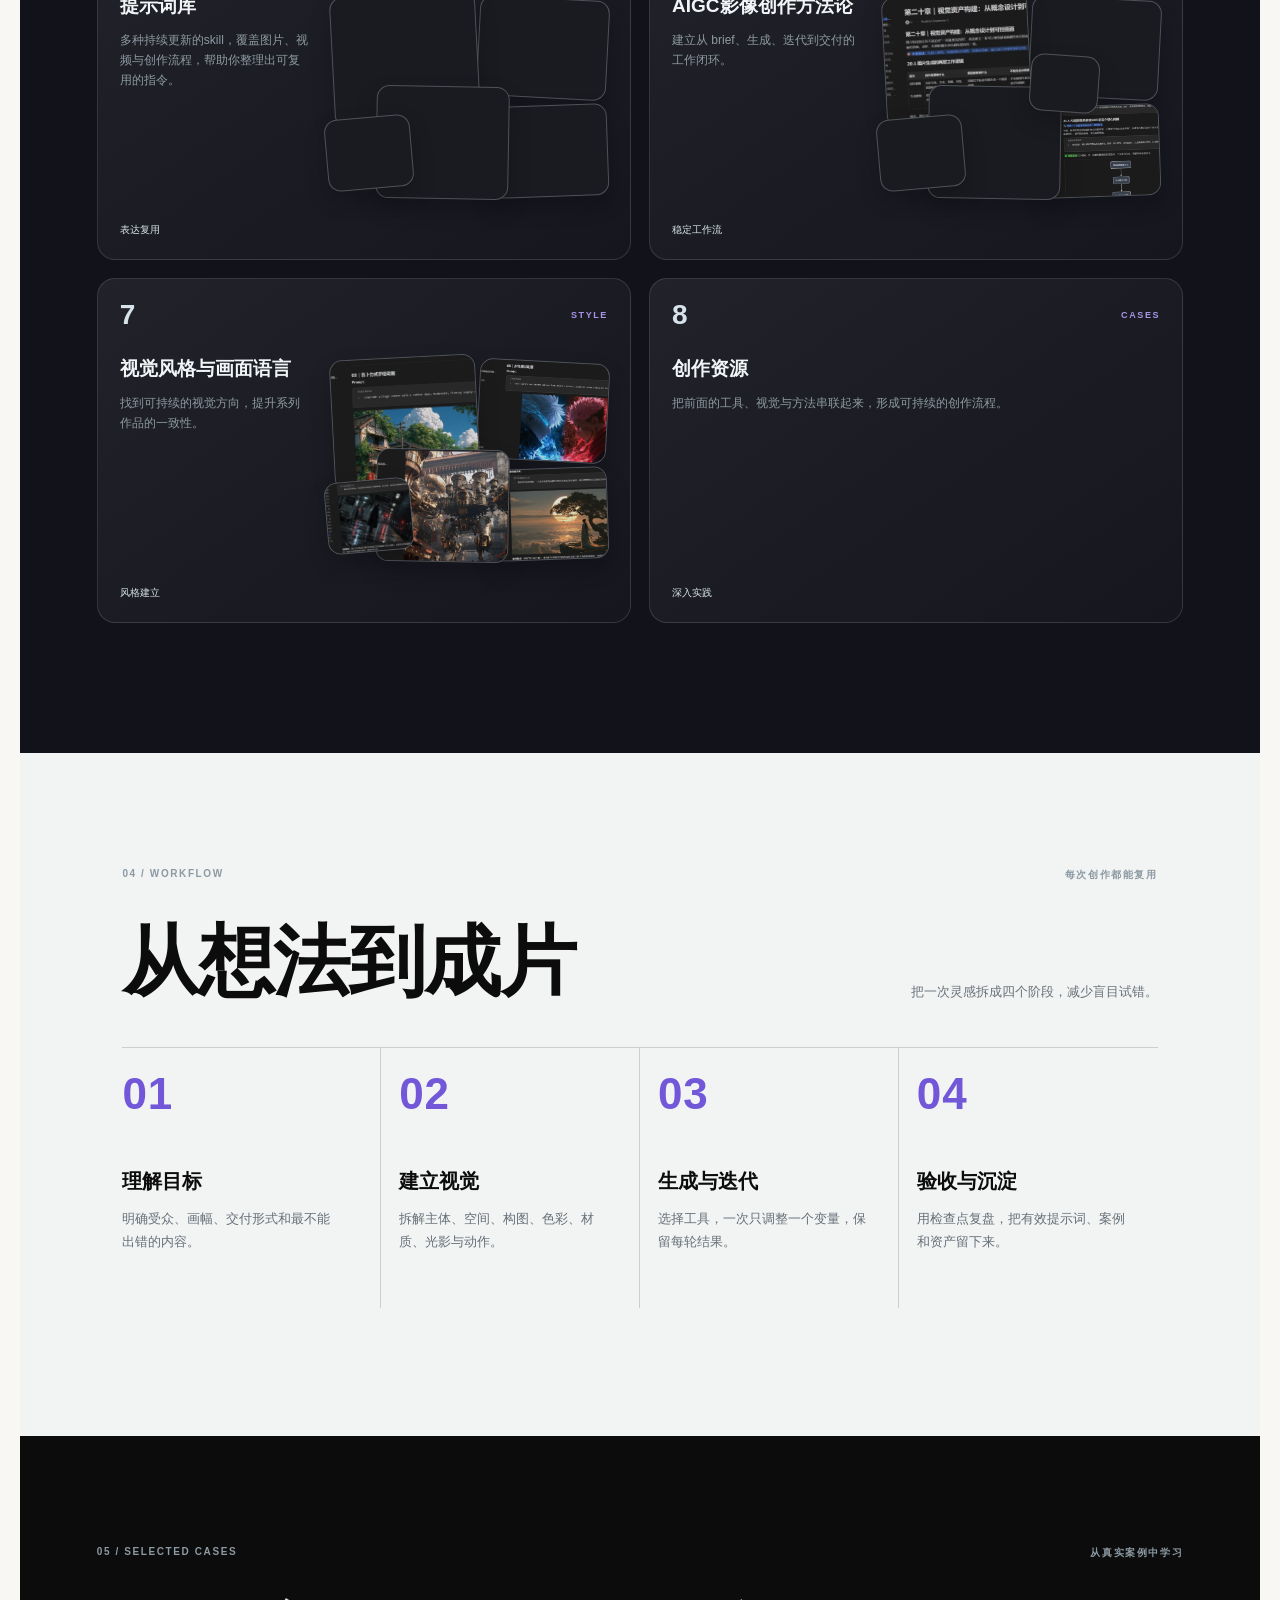
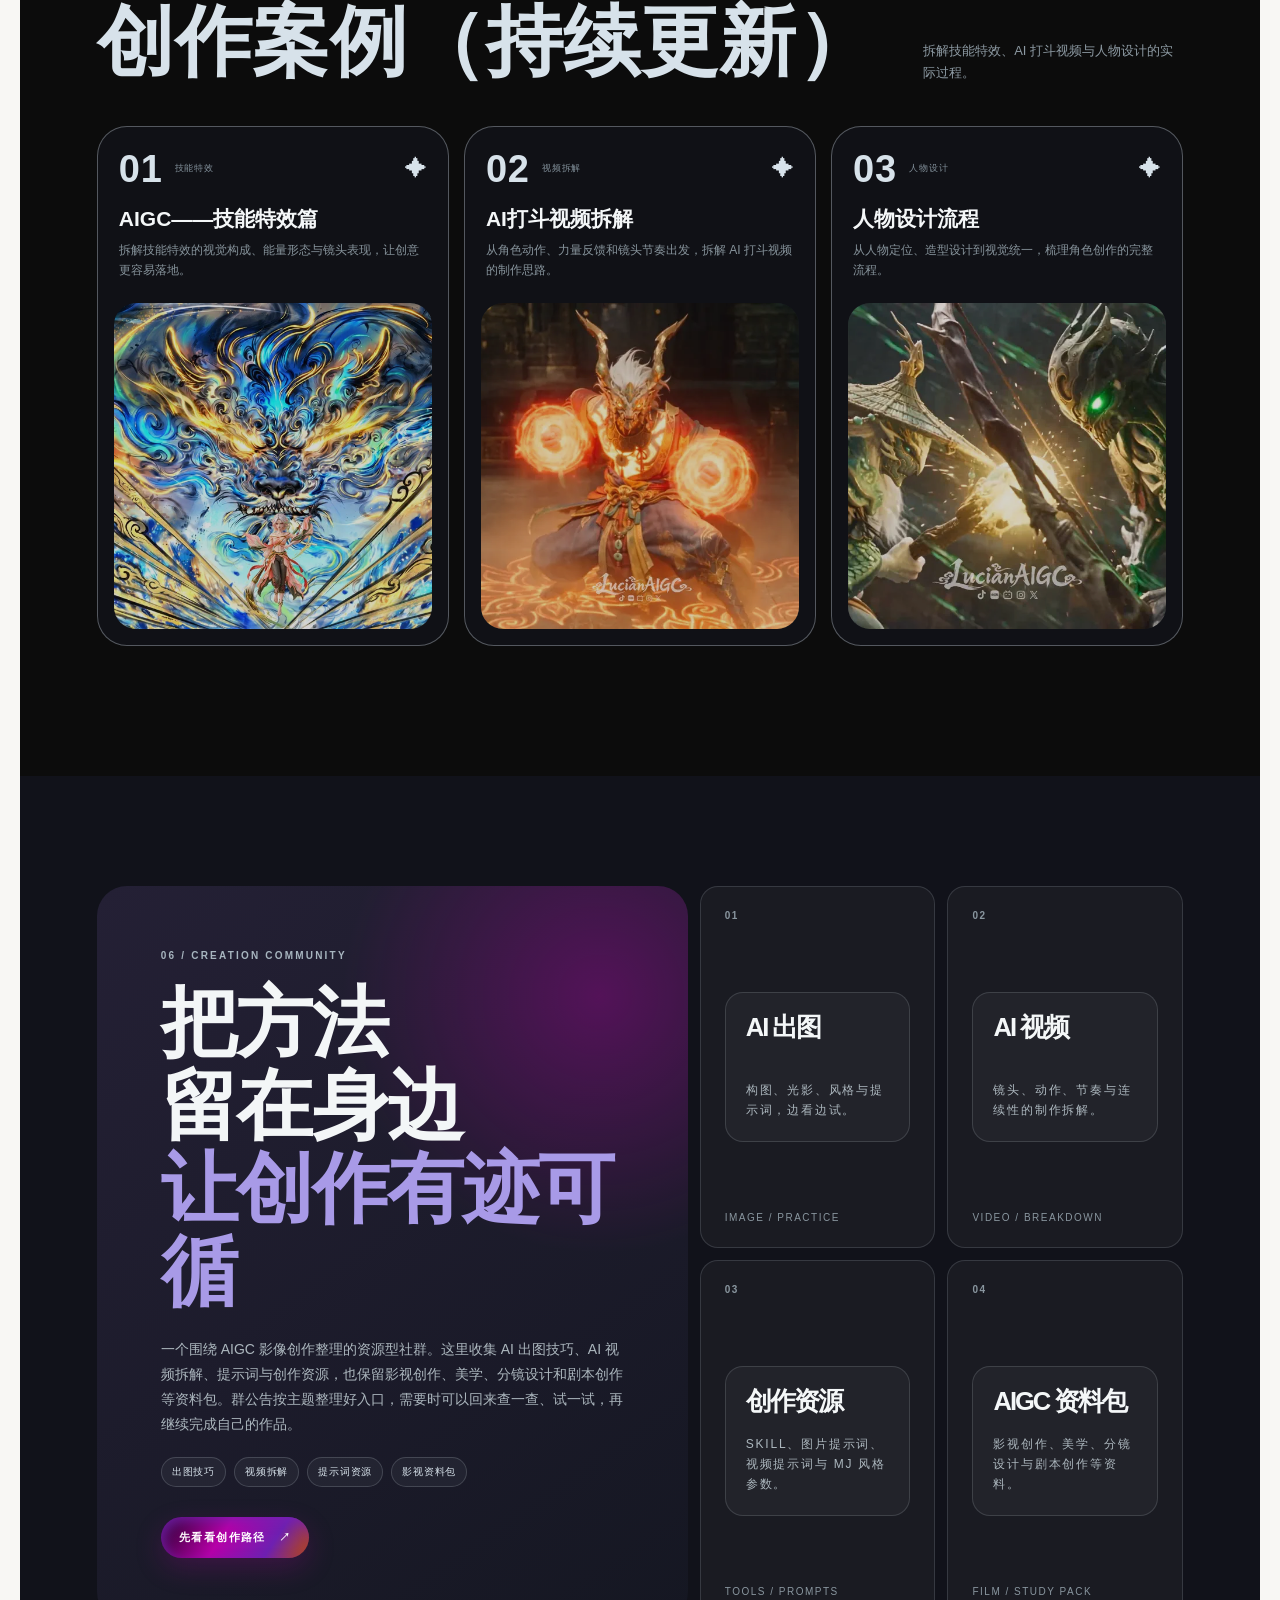
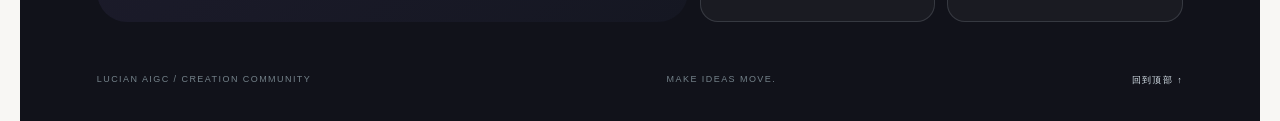
==== commit 2bc1f1a7: "Match integrated home route to the original homepage" ====
--- a/index.html
+++ b/index.html
@@ -6,6 +6,7 @@
     <meta name="theme-color" content="#11131a" />
     <title>AIGC 创作空间</title>
     <link rel="stylesheet" href="styles.css" />
+    <link id="standalone-home-style" rel="stylesheet" href="home.css" disabled />
   </head>
   <body>
     <div class="app-shell">
--- a/styles.css
+++ b/styles.css
@@ -374,9 +374,12 @@
 }
 
 
-/* Integrated homepage mode: the landing page remains part of the same knowledge site. */
+/* The integrated site uses the exact standalone homepage canvas on the home route. */
 body.home-mode .sidebar,
-body.home-mode .topbar { display: none; }
-body.home-mode .main-content { margin-left: 0; width: 100%; }
-body.home-mode .page { width: 100%; max-width: none; margin: 0; padding: 0; }
-body.home-mode .landing-home { min-height: 100vh; }
+body.home-mode .topbar {
+  display: none;
+}
+body.home-mode .main-content {
+  width: 100%;
+  margin-left: 0;
+}
--- a/home.css
+++ b/home.css
@@ -0,0 +1,377 @@
+:root {
+  --ink: #171923;
+  --muted: #73798a;
+  --line: #e8e5df;
+  --paper: #f8f7f4;
+  --card: #ffffff;
+  --night: #11131a;
+  --night-2: #1b1e28;
+  --gold: #c8924f;
+  --gold-soft: #f4eadc;
+  --violet: #8074d8;
+  --shadow: 0 18px 50px rgba(32, 27, 19, .08);
+}
+* { box-sizing: border-box; }
+html { scroll-behavior: smooth; }
+body { margin: 0; color: var(--ink); background: var(--paper); font-family: "Segoe UI", "PingFang SC", "Microsoft YaHei", sans-serif; }
+a { color: inherit; text-decoration: none; }
+button, input { font: inherit; }
+.app-shell { min-height: 100vh; }
+.main-content { width: 100%; }
+.topbar { position: sticky; top: 0; z-index: 5; display: flex; align-items: center; gap: 20px; min-height: 72px; padding: 0 5.5vw; border-bottom: 1px solid rgba(232,229,223,.85); background: rgba(251,250,247,.9); backdrop-filter: blur(18px); }
+.crumbs { display: flex; align-items: center; gap: 10px; color: #a0a3ad; font-size: 12px; white-space: nowrap; }
+.topbar-note { display: inline-flex; align-items: center; margin-left: auto; color: #817d77; font-size: 10px; font-weight: 700; letter-spacing: .16em; text-transform: uppercase; }
+.crumbs span:last-child { color: var(--ink); font-weight: 600; }
+.crumb-separator { color: #cac7c0; }
+.search-box { display: flex; align-items: center; gap: 8px; width: min(360px, 42vw); height: 38px; margin-left: auto; padding: 0 11px; border: 1px solid var(--line); border-radius: 9px; color: #a0a3ad; background: #fff; }
+.search-box input { min-width: 0; flex: 1; border: 0; outline: 0; color: var(--ink); background: transparent; font-size: 12px; }
+.search-box kbd { padding: 3px 5px; border: 1px solid var(--line); border-radius: 4px; color: #aaa7a0; background: #faf9f6; font-size: 10px; }
+.page { max-width: 1240px; margin: 0 auto; padding: 54px 5.5vw 80px; }
+.hero { position: relative; overflow: hidden; padding: clamp(34px, 6vw, 74px); border: 1px solid rgba(255,255,255,.08); border-radius: 28px; color: #fff; background: radial-gradient(circle at 78% 20%, rgba(128,116,216,.48), transparent 32%), radial-gradient(circle at 88% 100%, rgba(212,155,82,.4), transparent 32%), linear-gradient(125deg, #151722 0%, #252434 100%); box-shadow: 0 24px 70px rgba(20,18,32,.22); }
+.hero::after { content: ""; position: absolute; right: -80px; bottom: -150px; width: 360px; height: 360px; border: 1px solid rgba(255,255,255,.12); border-radius: 50%; box-shadow: 0 0 0 44px rgba(255,255,255,.03), 0 0 0 88px rgba(255,255,255,.025); }
+.eyebrow { position: relative; z-index: 1; margin: 0 0 18px; color: #e1b979; font-size: 11px; letter-spacing: .22em; text-transform: uppercase; }
+.hero h1 { position: relative; z-index: 1; max-width: 720px; margin: 0; font-family: Georgia, "Songti SC", serif; font-size: clamp(34px, 5vw, 64px); font-weight: 500; line-height: 1.08; letter-spacing: -.04em; }
+.hero p { position: relative; z-index: 1; max-width: 600px; margin: 22px 0 0; color: #c6c7d1; font-size: 15px; line-height: 1.9; }
+.hero-meta { position: relative; z-index: 1; display: flex; flex-wrap: wrap; gap: 10px; margin-top: 31px; }
+.hero-pill { padding: 7px 11px; border: 1px solid rgba(255,255,255,.15); border-radius: 999px; color: #d7d8e1; background: rgba(255,255,255,.06); font-size: 11px; }
+.section-head { display: flex; align-items: end; justify-content: space-between; gap: 20px; margin: 54px 0 18px; }
+.section-head h2 { margin: 0; font-family: Georgia, "Songti SC", serif; font-size: 28px; font-weight: 500; }
+.section-head p { margin: 0; color: var(--muted); font-size: 12px; }
+.stats { display: grid; grid-template-columns: repeat(4, 1fr); gap: 12px; margin-top: 26px; }
+.stat { padding: 18px; border: 1px solid var(--line); border-radius: 14px; background: rgba(255,255,255,.55); }
+.stat strong { display: block; font-size: 24px; font-weight: 600; }
+.stat span { display: block; margin-top: 5px; color: var(--muted); font-size: 11px; }
+.doc-grid { display: grid; grid-template-columns: repeat(2, minmax(0, 1fr)); gap: 16px; }
+.doc-card { position: relative; display: flex; min-height: 202px; flex-direction: column; padding: 24px; border: 1px solid var(--line); border-radius: 18px; background: linear-gradient(145deg, #fff 0%, #fcfbf8 100%); box-shadow: 0 8px 24px rgba(31,25,17,.03); transition: transform .22s ease, box-shadow .22s ease, border-color .22s ease; }
+.doc-card:hover { border-color: #dacbb7; box-shadow: var(--shadow); transform: translateY(-4px); }
+.doc-card .card-top { display: flex; justify-content: space-between; align-items: center; gap: 14px; }
+.tag { display: inline-flex; width: fit-content; max-width: 100%; padding: 5px 8px; border-radius: 5px; color: #9a6932; background: var(--gold-soft); font-size: 10px; letter-spacing: .04em; }
+.stage-chip { display: inline-flex; align-items: center; padding: 5px 8px; border: 1px solid #e8e3dc; border-radius: 999px; color: #8b8b95; background: #fff; font-size: 9px; letter-spacing: .13em; }
+.doc-card[data-stage="start"] { border-top: 3px solid #c8924f; }
+.doc-card[data-stage="foundation"] { border-top: 3px solid #9d8edb; }
+.doc-card[data-stage="build"] { border-top: 3px solid #6c9c9a; }
+.doc-card[data-stage="advanced"] { border-top: 3px solid #b77666; }
+.card-index { color: #d5d2cc; font-family: Georgia, serif; font-size: 28px; }
+.doc-card h3 { margin: 24px 0 10px; font-family: Georgia, "Songti SC", serif; font-size: 22px; font-weight: 500; line-height: 1.25; }
+.doc-card p { margin: 0; color: var(--muted); font-size: 13px; line-height: 1.8; }
+.card-foot { display: flex; flex-wrap: wrap; gap: 8px 12px; margin-top: auto; padding-top: 24px; color: #a4a09a; font-size: 11px; }
+.card-foot span { display: inline-flex; align-items: center; gap: 4px; }
+.article-head { padding: 12px 0 34px; border-bottom: 1px solid var(--line); }
+.back-link { display: inline-flex; align-items: center; gap: 6px; margin-bottom: 24px; color: #9b7043; font-size: 12px; }
+.article-path { margin: 0 0 14px; color: #a4a09a; font-size: 11px; line-height: 1.7; }
+.article-head h1 { max-width: 920px; margin: 0; font-family: Georgia, "Songti SC", serif; font-size: clamp(32px, 4vw, 52px); font-weight: 500; line-height: 1.12; letter-spacing: -.03em; }
+.article-deck { max-width: 750px; margin: 17px 0 0; color: var(--muted); font-size: 14px; line-height: 1.8; }
+.article-stats { display: flex; flex-wrap: wrap; gap: 8px; margin-top: 22px; }
+.article-stat { padding: 6px 9px; border: 1px solid var(--line); border-radius: 5px; color: #77736d; font-size: 11px; background: #fff; }
+.article-body { max-width: 900px; padding-top: 34px; }
+.article-body h1, .article-body h2, .article-body h3, .article-body h4 { margin: 42px 0 14px; font-family: Georgia, "Songti SC", serif; font-weight: 500; line-height: 1.3; }
+.article-body h1 { padding-bottom: 10px; border-bottom: 1px solid var(--line); font-size: 30px; }
+.article-body h2 { color: #544a3d; font-size: 24px; }
+.article-body h3 { color: #7d684c; font-size: 18px; }
+.article-body p, .article-body li { color: #40434e; font-size: 15px; line-height: 2; }
+.article-body p { margin: 0 0 17px; }
+.article-body ul, .article-body ol { margin: 0 0 20px; padding-left: 24px; }
+.article-body li { padding-left: 5px; }
+.article-body strong { color: #262935; font-weight: 700; }
+.article-body code { padding: 2px 5px; border-radius: 4px; color: #704d25; background: #f5eee5; font-family: Consolas, monospace; font-size: .9em; }
+.article-body pre { overflow-x: auto; margin: 24px 0; padding: 18px 20px; border-radius: 10px; color: #e9e7ef; background: #1c1e27; box-shadow: 0 12px 30px rgba(21, 19, 28, .12); }
+.article-body pre code { padding: 0; color: inherit; background: transparent; font-size: 13px; line-height: 1.7; }
+.article-body blockquote { margin: 24px 0; padding: 17px 21px; border-left: 3px solid var(--gold); border-radius: 0 10px 10px 0; color: #60584f; background: #fbf3e8; }
+.article-body .loose-table td { background: #fffdf9; }
+.chapter-map { max-width: 980px; margin: 38px 0 52px; padding: 25px; border: 1px solid #e7dfd2; border-radius: 18px; background: linear-gradient(135deg, #fffdf9 0%, #f7f1e8 100%); box-shadow: 0 12px 32px rgba(44, 33, 18, .05); }
+.chapter-map-head { display: flex; align-items: flex-start; justify-content: space-between; gap: 20px; }
+.chapter-kicker { margin: 0 0 7px; color: #a47643; font-size: 10px; font-weight: 700; letter-spacing: .18em; }
+.chapter-map h2, .chapter-content-head h2 { margin: 0; color: #423a31; font-family: Georgia, "Songti SC", serif; font-size: 24px; font-weight: 500; }
+.chapter-map-head p:last-child, .chapter-content-head > p:last-child { margin: 8px 0 0; color: #827b71; font-size: 12px; line-height: 1.7; }
+.chapter-map-count { flex: 0 0 auto; padding: 7px 10px; border: 1px solid #e4d6c4; border-radius: 999px; color: #9a6932; background: #fffaf2; font-size: 11px; }
+.chapter-map-grid { display: grid; grid-template-columns: repeat(2, minmax(0, 1fr)); gap: 10px; margin-top: 21px; }
+.chapter-link { display: grid; grid-template-columns: 30px minmax(0, 1fr) auto; align-items: start; gap: 12px; padding: 14px 15px; border: 1px solid rgba(220, 211, 198, .9); border-radius: 12px; background: rgba(255, 255, 255, .78); transition: transform .2s ease, border-color .2s ease, box-shadow .2s ease; }
+.chapter-link:hover { border-color: #cdaa7d; box-shadow: 0 9px 20px rgba(75, 53, 25, .08); transform: translateY(-2px); }
+.chapter-number { color: #b48a5b; font-family: Georgia, serif; font-size: 16px; line-height: 1.3; }
+.chapter-link-copy { min-width: 0; }
+.chapter-link-copy strong { display: block; overflow: hidden; color: #38342f; font-size: 13px; font-weight: 600; line-height: 1.5; text-overflow: ellipsis; white-space: nowrap; }
+.chapter-link-copy small { display: -webkit-box; overflow: hidden; margin-top: 4px; color: #8b857c; font-size: 11px; line-height: 1.55; -webkit-box-orient: vertical; -webkit-line-clamp: 2; }
+.chapter-link-arrow { color: #b38b5d; font-size: 14px; }
+.chapter-content { max-width: 1040px; margin-top: 56px; padding-top: 15px; border-top: 1px solid var(--line); }
+.chapter-content-head { margin-bottom: 22px; }
+.embedded-doc { scroll-margin-top: 96px; margin: 28px 0 54px; padding: 27px 30px 32px; border: 1px solid #e7e1d7; border-radius: 18px; background: rgba(255, 255, 255, .68); box-shadow: 0 12px 34px rgba(38, 29, 19, .045); }
+.embedded-level-2 { margin-left: 24px; border-left: 3px solid #e2c49c; background: rgba(255, 255, 255, .86); }
+.embedded-level-3 { margin-left: 48px; border-left: 3px solid #cfc7e8; background: rgba(255, 255, 255, .96); }
+.embedded-head { display: flex; align-items: flex-start; justify-content: space-between; gap: 18px; padding-bottom: 18px; border-bottom: 1px solid #eee9e1; }
+.embedded-head h2 { max-width: 760px; margin: 12px 0 0; color: #3d3a36; font-family: Georgia, "Songti SC", serif; font-size: clamp(23px, 3vw, 32px); font-weight: 500; line-height: 1.25; }
+.embedded-head p { max-width: 700px; margin: 10px 0 0; color: #7d7a75; font-size: 13px; line-height: 1.75; }
+.embedded-meta { display: flex; flex: 0 0 auto; flex-wrap: wrap; justify-content: flex-end; gap: 7px; max-width: 160px; }
+.embedded-meta span { padding: 5px 8px; border: 1px solid var(--line); border-radius: 5px; color: #8e887f; background: #fff; font-size: 10px; white-space: nowrap; }
+.embedded-body { max-width: none; padding-top: 19px; }
+.embedded-body > h1:first-child { margin-top: 0; }
+.embedded-children { margin-top: 27px; }
+.embedded-children > .chapter-map { margin: 0 0 30px; padding: 20px; }
+.embedded-children > .chapter-map .chapter-map-head p:last-child { display: none; }
+.embedded-children > .chapter-map h2 { font-size: 20px; }
+.skill-manager { max-width: 980px; margin: 32px 0 30px; padding: 24px 25px 20px; border: 1px solid #e4d8c7; border-radius: 18px; background: linear-gradient(135deg, #fffdf9 0%, #f8f0e5 100%); box-shadow: 0 12px 32px rgba(44, 33, 18, .05); }
+.skill-manager-head { display: flex; align-items: flex-start; justify-content: space-between; gap: 20px; }
+.skill-manager h2 { margin: 0; color: #423a31; font-family: Georgia, "Songti SC", serif; font-size: 24px; font-weight: 500; }
+.skill-manager-head p:last-child { max-width: 650px; margin: 8px 0 0; color: #827b71; font-size: 12px; line-height: 1.7; }
+.upload-zip-button { display: inline-flex; flex: 0 0 auto; align-items: center; gap: 6px; padding: 10px 14px; border: 1px solid #b99364; border-radius: 9px; color: #fff; background: #8f6a41; cursor: pointer; font-size: 12px; font-weight: 600; box-shadow: 0 7px 16px rgba(112, 78, 35, .14); transition: transform .2s ease, background .2s ease; }
+.upload-zip-button:hover { background: #765433; transform: translateY(-1px); }
+.upload-zip-button input { display: none; }
+.skill-manager-note { display: flex; align-items: center; flex-wrap: wrap; gap: 7px; margin-top: 17px; padding-top: 14px; border-top: 1px solid rgba(216, 201, 180, .8); }
+.skill-manager-note > span { padding: 4px 7px; border-radius: 4px; color: #927047; background: rgba(255,255,255,.65); font-size: 10px; }
+.skill-manager-note button { margin-left: auto; padding: 5px 8px; border: 0; color: #9b7954; background: transparent; cursor: pointer; font-size: 11px; }
+.skill-manager-note button:hover { color: #62472d; text-decoration: underline; }
+.local-zip-list { display: grid; gap: 10px; margin-top: 16px; }
+.archive-card { display: flex; align-items: center; gap: 14px; margin: 18px 0; padding: 14px 16px; border: 1px solid #e6ded3; border-radius: 12px; background: linear-gradient(115deg, #fffdf9, #faf7f1); box-shadow: 0 8px 22px rgba(34, 27, 17, .045); }
+.archive-icon { display: grid; flex: 0 0 auto; place-items: center; width: 48px; height: 48px; border-radius: 11px; color: #fff; background: linear-gradient(145deg, #b27b43, #765033); font-family: Consolas, monospace; font-size: 12px; font-weight: 700; letter-spacing: .04em; box-shadow: inset 0 0 0 1px rgba(255,255,255,.2); }
+.archive-copy { min-width: 0; flex: 1; }
+.archive-copy h3 { overflow: hidden; margin: 0; color: #3f3932; font-family: "Segoe UI", "PingFang SC", "Microsoft YaHei", sans-serif; font-size: 14px; font-weight: 600; line-height: 1.5; text-overflow: ellipsis; white-space: nowrap; }
+.archive-copy p { margin: 5px 0 0; color: #928a80; font-size: 11px; line-height: 1.5; }
+.archive-actions { display: flex; flex: 0 0 auto; align-items: center; gap: 7px; }
+.archive-download, .archive-remove { display: inline-flex; align-items: center; justify-content: center; padding: 7px 10px; border-radius: 6px; cursor: pointer; font-size: 11px; line-height: 1; }
+.archive-download { border: 1px solid #c9a879; color: #7c582f; background: #fffaf2; }
+.archive-download:hover { border-color: #9a6c39; background: #f8eddc; }
+.archive-download:disabled { cursor: not-allowed; opacity: .55; }
+.archive-remove { border: 1px solid #ead7d0; color: #a26f61; background: #fff; }
+.archive-remove:hover { border-color: #cb9c8e; color: #8a4e41; background: #fff7f4; }
+.archive-empty { padding: 16px; border: 1px dashed #d9cbb9; border-radius: 10px; color: #91877b; background: rgba(255,255,255,.46); font-size: 12px; line-height: 1.7; }
+.article-body .archive-card { max-width: 820px; }
+.article-body .archive-card + .archive-card { margin-top: 10px; }
+.table-wrap { overflow-x: auto; margin: 24px 0; border: 1px solid var(--line); border-radius: 10px; background: #fff; }
+.article-body table { width: 100%; min-width: 560px; border-collapse: collapse; font-size: 13px; }
+.article-body th, .article-body td { padding: 11px 13px; border-bottom: 1px solid var(--line); color: #4a4b55; text-align: left; vertical-align: top; line-height: 1.7; }
+.article-body th { color: #514536; background: #fbf6ee; font-weight: 600; }
+.article-body tr:last-child td { border-bottom: 0; }
+.callout { margin: 24px 0; padding: 20px 22px; border: 1px solid #e8dccb; border-radius: 12px; background: #fffaf3; }
+.callout-label { margin-bottom: 10px; color: #9a6932; font-size: 18px; }
+.callout p:last-child { margin-bottom: 0; }
+.media-grid { display: grid; grid-template-columns: repeat(2, minmax(0, 1fr)); gap: 12px; margin: 22px 0; }
+.media-card { overflow: hidden; margin: 24px 0; border: 1px solid var(--line); border-radius: 12px; background: #fff; box-shadow: 0 8px 24px rgba(31,25,17,.05); }
+.media-card img { display: block; width: 100%; max-height: 620px; object-fit: contain; background: #f4f1eb; }
+.media-card video { display: block; width: 100%; max-height: 620px; background: #0e1016; }
+.media-missing { display: grid; min-height: 120px; place-items: center; padding: 24px; color: #8d887f; background: #f4f1eb; font-size: 12px; }
+.media-caption { padding: 10px 13px; color: #85817a; font-size: 11px; }
+.media-grid .media-card { margin: 0; }
+.empty { padding: 50px 20px; border: 1px dashed #d8d2c9; border-radius: 14px; color: var(--muted); text-align: center; }
+.toast { position: fixed; right: 22px; bottom: 22px; z-index: 20; padding: 11px 14px; border-radius: 8px; color: #fff; background: var(--night); box-shadow: var(--shadow); opacity: 0; pointer-events: none; transform: translateY(8px); transition: .2s ease; font-size: 12px; }
+.toast.show { opacity: 1; transform: translateY(0); }
+@media (max-width: 900px) {
+  .stats { grid-template-columns: repeat(2, 1fr); }
+}
+@media (max-width: 680px) {
+  .topbar { gap: 10px; padding: 0 18px; }
+  .crumbs { overflow: hidden; }
+  .search-box { width: 40px; margin-left: auto; padding: 0 11px; }
+  .search-box input, .search-box kbd { display: none; }
+  .topbar-cta-label { display: none; }
+  .page { padding: 28px 18px 60px; }
+  .hero { padding: 31px 24px 35px; border-radius: 20px; }
+  .hero h1 { font-size: 40px; }
+  .section-head { display: block; margin-top: 38px; }
+  .section-head p { margin-top: 8px; }
+  .doc-grid { grid-template-columns: 1fr; }
+  .media-grid { grid-template-columns: 1fr; }
+  .chapter-map-grid { grid-template-columns: 1fr; }
+  .chapter-map { padding: 20px; }
+  .chapter-map-head { display: block; }
+  .chapter-map-count { display: inline-block; margin-top: 12px; }
+  .embedded-doc { padding: 22px 18px 25px; }
+  .embedded-level-2, .embedded-level-3 { margin-left: 0; }
+  .embedded-head { display: block; }
+  .embedded-meta { justify-content: flex-start; max-width: none; margin-top: 13px; }
+  .skill-manager { padding: 20px; }
+  .skill-manager-head { display: block; }
+  .upload-zip-button { margin-top: 16px; }
+  .skill-manager-note button { margin-left: 0; }
+  .archive-card { align-items: flex-start; flex-wrap: wrap; }
+  .archive-copy { min-width: calc(100% - 64px); }
+  .archive-actions { width: 100%; padding-left: 62px; }
+  .article-body p, .article-body li { font-size: 14px; }
+}
+
+/* Landing page inspired by the supplied dark creator portfolio brief. */
+.landing-home { overflow: hidden; margin: -54px -5.5vw -80px; color: #d7e2ea; background: #0c0c0c; font-family: "Noto Sans SC", "Source Han Sans SC", "PingFang SC", "Microsoft YaHei", "Segoe UI", sans-serif; }
+.landing-home a { color: inherit; }
+.landing-hero, .home-marquee-section, .home-intro-section, .home-path-section, .home-method-section, .home-cases-section, .home-resources-section { scroll-margin-top: 86px; }
+.landing-hero { min-height: min(900px, calc(100vh - 72px)); padding: 26px clamp(24px, 5vw, 86px) 28px; background: radial-gradient(circle at 78% 28%, rgba(145, 99, 255, .22), transparent 28%), radial-gradient(circle at 28% 110%, rgba(209, 93, 45, .18), transparent 32%), #0c0c0c; }
+.landing-nav { display: flex; align-items: center; justify-content: space-between; gap: 24px; max-width: 1440px; margin: 0 auto; }
+.landing-logo { display: inline-flex; align-items: center; gap: 10px; }
+.landing-logo-mark { display: grid; width: 36px; height: 36px; place-items: center; border: 1px solid rgba(215, 226, 234, .45); border-radius: 50%; color: #0c0c0c; background: #d7e2ea; font-family: Georgia, serif; font-size: 20px; }
+.landing-logo strong, .landing-logo small { display: block; }
+.landing-logo strong { color: #fff; font-size: 12px; letter-spacing: .14em; }
+.landing-logo small { margin-top: 4px; color: #87939c; font-size: 9px; letter-spacing: .2em; }
+.landing-links { display: flex; align-items: center; gap: clamp(16px, 3vw, 44px); margin-left: auto; }
+.landing-links a, .landing-status { color: #d7e2ea; font-size: 11px; font-weight: 600; letter-spacing: .16em; text-transform: uppercase; transition: opacity .2s ease, transform .2s ease; }
+.landing-links a:hover { opacity: .62; transform: translateY(-1px); }
+.landing-status { margin-left: auto; color: #87939c; font-size: 9px; letter-spacing: .2em; }
+.landing-hero-grid { display: grid; grid-template-columns: minmax(0, .9fr) minmax(480px, 1.1fr); align-items: center; gap: clamp(24px, 5vw, 90px); max-width: 1440px; min-height: 650px; margin: 0 auto; padding: 70px 0 38px; }
+.landing-kicker { margin: 0 0 20px; color: #a7b5bf; font-size: 10px; font-weight: 700; letter-spacing: .22em; text-transform: uppercase; }
+.landing-hero-copy h1 { max-width: 720px; margin: 0; color: #c4d1d9; font-family: "Noto Sans SC", "Source Han Sans SC", "PingFang SC", "Microsoft YaHei", sans-serif; font-size: clamp(58px, 8.4vw, 136px); font-weight: 900; letter-spacing: .015em; line-height: 1.02; text-wrap: balance; }
+.landing-hero-copy h1 span { display: block; background: linear-gradient(180deg, #67717a 0%, #d7e2ea 100%); -webkit-background-clip: text; background-clip: text; -webkit-text-fill-color: transparent; }
+.landing-hero-deck { max-width: 470px; margin: 32px 0 0; color: #aeb9c0; font-size: clamp(14px, 1.35vw, 18px); font-weight: 300; line-height: 1.75; }
+.landing-actions { display: flex; flex-wrap: wrap; align-items: center; gap: 12px; margin-top: 30px; }
+.landing-primary, .landing-secondary { display: inline-flex; align-items: center; gap: 13px; padding: 13px 18px; border-radius: 999px; font-size: 11px; font-weight: 700; letter-spacing: .13em; text-transform: uppercase; transition: transform .2s ease, opacity .2s ease, background .2s ease; }
+.landing-primary { color: #fff !important; background: linear-gradient(123deg, #220226, #b600a8 42%, #6e20b1 74%, #be4c00); box-shadow: 0 10px 28px rgba(182, 0, 168, .22), inset 4px 4px 12px rgba(119, 33, 177, .8); }
+.landing-secondary { border: 1px solid rgba(215, 226, 234, .36); color: #d7e2ea !important; background: rgba(215, 226, 234, .04); }
+.landing-primary:hover, .landing-secondary:hover { opacity: .86; transform: translateY(-2px); }
+.hero-collage { position: relative; min-height: 500px; }
+.hero-collage-card { position: absolute; overflow: hidden; border: 1px solid rgba(215, 226, 234, .24); border-radius: 30px; background: #1a1b20; box-shadow: 0 24px 70px rgba(0, 0, 0, .38); }
+.hero-collage-card img { display: block; width: 100%; height: 100%; object-fit: cover; filter: saturate(.82) contrast(1.05); transition: transform .5s ease, filter .5s ease; }
+.hero-collage-card:hover img { filter: saturate(1.05) contrast(1.05); transform: scale(1.05); }
+.hero-collage-1 { top: 4%; left: 4%; z-index: 2; width: 44%; height: 39%; transform: rotate(-6deg); }
+.hero-collage-2 { top: 1%; right: 1%; z-index: 1; width: 40%; height: 34%; transform: rotate(6deg); }
+.hero-collage-3 { right: 7%; bottom: 2%; z-index: 4; width: 43%; height: 42%; transform: rotate(5deg); }
+.hero-collage-4 { bottom: 6%; left: 2%; z-index: 3; width: 34%; height: 34%; transform: rotate(-8deg); }
+.hero-collage-5 { top: 28%; left: 31%; z-index: 5; width: 39%; height: 42%; transform: rotate(-2deg); }
+.hero-collage-note { position: absolute; right: 12%; bottom: 0; z-index: 5; display: flex; align-items: baseline; gap: 7px; padding: 12px 14px; border: 1px solid rgba(215, 226, 234, .28); border-radius: 12px; color: #d7e2ea; background: rgba(12, 12, 12, .82); backdrop-filter: blur(12px); font-size: 10px; letter-spacing: .08em; }
+.hero-collage-note strong { color: #fff; font-size: 20px; letter-spacing: -.04em; }
+.hero-collage-note i { width: 1px; height: 16px; margin: 0 6px; background: rgba(215, 226, 234, .34); }
+.landing-hero-foot { display: flex; justify-content: space-between; gap: 20px; max-width: 1440px; margin: 0 auto; padding-top: 12px; color: #77848d; font-size: 9px; letter-spacing: .18em; text-transform: uppercase; }
+.home-section-label { display: flex; justify-content: space-between; gap: 24px; margin-bottom: 38px; color: #8c9aa3; font-size: 10px; font-weight: 700; letter-spacing: .16em; text-transform: uppercase; }
+.home-marquee-section { padding: 92px 0 120px; background: #0c0c0c; }
+.home-marquee-section > .home-section-label { padding: 0 clamp(24px, 5vw, 86px); }
+.home-marquee-row { width: 100%; overflow: hidden; }
+.home-marquee-row + .home-marquee-row { margin-top: 14px; }
+.home-marquee-track { display: flex; width: max-content; gap: 14px; will-change: transform; }
+.home-marquee-row.marquee-right .home-marquee-track { animation: home-marquee-right 50s linear infinite; }
+.home-marquee-row.marquee-left .home-marquee-track { animation: home-marquee-left 56s linear infinite; }
+.home-marquee-row:hover .home-marquee-track { animation-play-state: paused; }
+.home-marquee-tile { width: clamp(230px, 27vw, 420px); height: clamp(150px, 17vw, 270px); overflow: hidden; border-radius: 18px; background: #1a1b20; }
+.home-marquee-tile img { display: block; width: 100%; height: 100%; object-fit: cover; opacity: .78; transition: opacity .25s ease, transform .5s ease; }
+.home-marquee-tile:hover img { opacity: 1; transform: scale(1.04); }
+@keyframes home-marquee-right { from { transform: translateX(-22%); } to { transform: translateX(0); } }
+@keyframes home-marquee-left { from { transform: translateX(0); } to { transform: translateX(-22%); } }
+.home-intro-section { padding: 120px clamp(24px, 8vw, 150px) 140px; color: #0c0c0c; background: #fff; }
+.home-intro-section .home-section-label, .home-path-section .home-section-label, .home-method-section .home-section-label, .home-cases-section .home-section-label, .home-resources-section .home-section-label { max-width: 1320px; margin-right: auto; margin-left: auto; }
+.home-intro-grid { display: grid; grid-template-columns: minmax(0, 1.1fr) minmax(280px, .7fr); align-items: end; gap: 70px; max-width: 1120px; margin: 0 auto; }
+.home-intro-grid h2, .home-section-heading h2, .method-heading h2, .resource-hero h2 { margin: 0; font-family: "Noto Sans SC", "Source Han Sans SC", "PingFang SC", "Microsoft YaHei", sans-serif; font-size: clamp(42px, 6vw, 92px); font-weight: 900; letter-spacing: -.02em; line-height: 1.08; text-wrap: balance; }
+.home-intro-grid h2 em { color: #7257d8; font-style: normal; }
+.home-intro-copy { max-width: 420px; color: #596169; font-size: 15px; line-height: 1.9; }
+.home-intro-copy p { margin: 0 0 18px; }
+.text-link { display: inline-flex; align-items: center; gap: 12px; margin-top: 12px; color: #0c0c0c !important; font-size: 11px; font-weight: 800; letter-spacing: .15em; text-transform: uppercase; }
+.text-link span { color: #7257d8; font-size: 18px; }
+.home-path-section { padding: 110px clamp(24px, 6vw, 96px) 130px; background: #11121a; }
+.home-section-heading { display: flex; align-items: end; justify-content: space-between; gap: 28px; max-width: 1320px; margin: 0 auto 42px; }
+.home-section-heading h2 { color: #d7e2ea; }
+.home-cases-section .home-section-heading h2 { max-width: 920px; letter-spacing: .01em; line-height: 1.12; text-wrap: balance; }
+.home-section-heading p { max-width: 260px; margin: 0; color: #8d9aa3; font-size: 13px; line-height: 1.7; }
+.path-grid { display: grid; grid-template-columns: repeat(2, minmax(0, 1fr)); gap: 18px; max-width: 1320px; margin: 0 auto; }
+.path-card { display: flex; min-height: 320px; flex-direction: column; padding: 22px; border: 1px solid rgba(215, 226, 234, .14); border-radius: 18px; background: linear-gradient(145deg, rgba(255,255,255,.07), rgba(255,255,255,.02)); transition: transform .25s ease, border-color .25s ease, background .25s ease; }
+.path-card:hover { border-color: rgba(215, 226, 234, .44); background: linear-gradient(145deg, rgba(128, 116, 216, .22), rgba(255,255,255,.04)); transform: translateY(-6px); }
+.path-card-top { display: flex; align-items: center; justify-content: space-between; }
+.path-index { color: #d7e2ea; font-size: 28px; font-variant-numeric: tabular-nums; font-weight: 900; letter-spacing: .02em; line-height: 1; }
+.path-stage { color: #a795e7; font-size: 9px; font-weight: 700; letter-spacing: .18em; }
+.path-card-main { display: grid; grid-template-columns: minmax(150px, .82fr) minmax(220px, 1.18fr); align-items: stretch; gap: 20px; flex: 1; min-height: 205px; margin-top: 28px; }
+.path-card-main-text { display: block; }
+.path-card h3 { margin: 0 0 12px; color: #f1f5f7; font-size: 19px; font-weight: 700; line-height: 1.25; }
+.path-card p { margin: 0; color: #8d9aa3; font-size: 12px; line-height: 1.7; }
+.path-card-foot { display: flex; justify-content: space-between; gap: 10px; margin-top: auto; padding-top: 24px; color: #75838c; font-size: 10px; }
+.path-card-foot span:last-child { color: #d7e2ea; }
+.path-card-gallery { position: relative; min-height: 205px; }
+.path-gallery-tile { position: absolute; overflow: hidden; border: 1px solid rgba(215, 226, 234, .28); border-radius: 13px; background: #1a1b20; box-shadow: 0 10px 22px rgba(0,0,0,.2); transition: transform .35s ease, border-color .35s ease; }
+.path-gallery-tile img { display: block; width: 100%; height: 100%; object-fit: cover; opacity: .86; transition: opacity .3s ease, transform .45s ease; }
+.path-card:hover .path-gallery-tile { border-color: rgba(215, 226, 234, .62); }
+.path-card:hover .path-gallery-tile img { opacity: 1; transform: scale(1.06); }
+.path-gallery-tile:nth-child(1) { top: 0; left: 0; z-index: 2; width: 53%; height: 64%; transform: rotate(-3deg); }
+.path-gallery-tile:nth-child(2) { top: 2%; right: 0; z-index: 1; width: 47%; height: 49%; transform: rotate(3deg); }
+.path-gallery-tile:nth-child(3) { bottom: 0; left: 16%; z-index: 3; width: 48%; height: 55%; transform: rotate(1deg); }
+.path-gallery-tile:nth-child(4) { right: 0; bottom: 1%; z-index: 2; width: 43%; height: 45%; transform: rotate(-2deg); }
+.path-gallery-tile:nth-child(5) { bottom: 5%; left: -2%; z-index: 4; width: 31%; height: 35%; transform: rotate(-5deg); }
+.path-gallery-tile:nth-child(6) { top: 30%; right: 22%; z-index: 5; width: 25%; height: 28%; transform: rotate(4deg); }
+.home-method-section { padding: 115px clamp(24px, 8vw, 150px) 128px; color: #0c0c0c; background: #f2f3f3; }
+.method-heading { display: flex; align-items: end; justify-content: space-between; gap: 28px; max-width: 1120px; margin: 0 auto 44px; }
+.method-heading p { max-width: 260px; margin: 0; color: #68737a; font-size: 13px; line-height: 1.7; }
+.method-grid { display: grid; grid-template-columns: repeat(4, minmax(0, 1fr)); max-width: 1120px; margin: 0 auto; border-top: 1px solid rgba(12,12,12,.16); }
+.method-step { min-height: 260px; padding: 24px 18px 18px 0; border-right: 1px solid rgba(12,12,12,.16); }
+.method-step + .method-step { padding-left: 18px; }
+.method-step:last-child { border-right: 0; }
+.method-step span { color: #7257d8; font-size: 44px; font-variant-numeric: tabular-nums; font-weight: 900; letter-spacing: .02em; line-height: 1; }
+.method-step h3 { margin: 52px 0 12px; font-size: 20px; font-weight: 800; }
+.method-step p { max-width: 220px; margin: 0; color: #667078; font-size: 13px; line-height: 1.8; }
+.home-cases-section { padding: 110px clamp(24px, 6vw, 96px) 130px; background: #0c0c0c; }
+.home-cases-section .home-section-heading { margin-bottom: 42px; }
+.case-grid { display: grid; grid-template-columns: repeat(3, minmax(0, 1fr)); gap: 15px; max-width: 1320px; margin: 0 auto; }
+.case-card { display: flex; min-height: 520px; flex-direction: column; padding: 16px; border: 1px solid rgba(215, 226, 234, .34); border-radius: 30px; background: #101116; transition: transform .25s ease, border-color .25s ease; }
+.case-card:hover { border-color: #d7e2ea; transform: translateY(-6px); }
+.case-card-head { display: flex; align-items: center; gap: 12px; padding: 7px 5px 18px; }
+.case-number { color: #d7e2ea; font-size: 38px; font-variant-numeric: tabular-nums; font-weight: 900; letter-spacing: .02em; line-height: 1; }
+.case-type { overflow: hidden; color: #82909a; font-size: 9px; letter-spacing: .1em; text-overflow: ellipsis; text-transform: uppercase; white-space: nowrap; }
+.case-arrow { margin-left: auto; color: #d7e2ea; font-size: 22px; }
+.case-card-copy { padding: 0 5px 18px; }
+.case-card-copy h3 { margin: 0 0 9px; color: #f4f7f8; font-size: 21px; font-weight: 800; line-height: 1.25; }
+.case-card-copy p { min-height: 44px; margin: 0; color: #87949c; font-size: 12px; line-height: 1.65; }
+.case-card-media { flex: 1; overflow: hidden; min-height: 250px; border-radius: 22px; background: #1a1b20; }
+.case-card-media img { display: block; width: 100%; height: 100%; min-height: 250px; object-fit: cover; opacity: .82; transition: opacity .3s ease, transform .5s ease; }
+.case-card:hover .case-card-media img { opacity: 1; transform: scale(1.04); }
+.home-resources-section { display: grid; grid-template-columns: minmax(0, 1.1fr) minmax(260px, .9fr); align-items: stretch; gap: 12px; padding: 110px clamp(24px, 6vw, 96px) 24px; background: #11121a; }
+.resource-hero { display: flex; min-height: 610px; flex-direction: column; padding: clamp(30px, 5vw, 70px); border-radius: 30px; background: radial-gradient(circle at 85% 15%, rgba(182, 0, 168, .35), transparent 32%), linear-gradient(145deg, #242035, #151722); }
+.resource-hero h2 { color: #f3f6f7; }
+.resource-hero h2 span { color: #a89ae7; }
+.resource-hero > p:not(.landing-kicker) { max-width: 560px; margin: 24px 0 20px; color: #acb7be; font-size: 14px; line-height: 1.8; }
+.resource-tags { display: flex; flex-wrap: wrap; gap: 8px; max-width: 560px; margin: 0 0 30px; }
+.resource-tags span { padding: 7px 10px; border: 1px solid rgba(215, 226, 234, .18); border-radius: 999px; color: #d7e2ea; background: rgba(215, 226, 234, .05); font-size: 10px; letter-spacing: .08em; }
+.resource-hero .landing-primary { align-self: flex-start; margin-top: auto; }
+.resource-stats { display: grid; grid-template-columns: repeat(2, 1fr); gap: 12px; }
+.resource-stats > div { display: flex; min-height: 0; flex-direction: column; justify-content: space-between; padding: 24px; border: 1px solid rgba(215, 226, 234, .15); border-radius: 18px; background: rgba(255,255,255,.04); transition: transform .25s ease, border-color .25s ease, background .25s ease; }
+.resource-stats > div:hover { border-color: rgba(215, 226, 234, .42); background: rgba(128, 116, 216, .12); transform: translateY(-4px); }
+.resource-card-index { color: #a89ae7; font-size: clamp(34px, 3.6vw, 54px); font-variant-numeric: tabular-nums; font-weight: 900; letter-spacing: -.07em; line-height: 1; }
+.resource-card-copy { display: grid; gap: 8px; max-width: 250px; margin: 24px 0; }
+.resource-card-copy strong { color: #f4f7f8; font-size: clamp(18px, 2vw, 28px); font-weight: 800; line-height: 1.15; }
+.resource-card-copy span { color: #acb7be; font-size: 12px; line-height: 1.7; }
+.resource-card-tag { color: #89969f; font-size: 9px; letter-spacing: .12em; text-transform: uppercase; }
+.landing-footer { display: flex; justify-content: space-between; gap: 20px; padding: 28px clamp(24px, 6vw, 96px) 34px; color: #74828a; background: #11121a; font-size: 9px; letter-spacing: .16em; text-transform: uppercase; }
+.landing-footer a { color: #d7e2ea !important; }
+.search-landing { padding: 80px clamp(24px, 6vw, 96px); border-radius: 24px; color: #d7e2ea; background: radial-gradient(circle at 80% 10%, rgba(128,116,216,.32), transparent 35%), #11121a; }
+.search-landing h1 { margin: 0; color: #f4f7f8; font-size: clamp(48px, 8vw, 110px); font-weight: 900; letter-spacing: -.08em; line-height: .9; }
+.search-landing > p:last-child { max-width: 460px; margin: 24px 0 0; color: #9ba8af; line-height: 1.7; }
+.search-section-head { margin-top: 40px; }
+
+@media (max-width: 1000px) {
+  .landing-hero-grid { grid-template-columns: 1fr; min-height: auto; padding-top: 76px; }
+  .landing-hero-copy { max-width: 700px; }
+  .hero-collage { min-height: 440px; max-width: 680px; margin: 0 auto; width: 100%; }
+  .path-grid { grid-template-columns: repeat(2, minmax(0, 1fr)); }
+  .case-grid { grid-template-columns: 1fr; max-width: 560px; }
+  .case-card { min-height: 470px; }
+  .home-resources-section { grid-template-columns: 1fr; }
+}
+@media (max-width: 680px) {
+  .landing-home { margin: -28px -18px -60px; }
+  .landing-hero { min-height: 760px; padding: 18px 18px 24px; }
+  .landing-links { display: none; }
+  .landing-status { margin-left: auto; text-align: right; font-size: 8px; letter-spacing: .12em; }
+  .landing-hero-grid { gap: 18px; padding-top: 68px; }
+  .landing-hero-copy h1 { max-width: 100%; font-size: clamp(54px, 17vw, 88px); letter-spacing: .01em; line-height: 1.03; }
+  .landing-hero-deck { max-width: 330px; margin-top: 24px; font-size: 13px; }
+  .landing-actions { margin-top: 24px; }
+  .landing-primary, .landing-secondary { padding: 11px 14px; font-size: 9px; }
+  .hero-collage { min-height: 330px; margin-top: 20px; }
+  .hero-collage-card { border-radius: 20px; }
+  .hero-collage-note { right: 3%; padding: 9px; font-size: 8px; }
+  .hero-collage-note strong { font-size: 15px; }
+  .landing-hero-foot { display: grid; grid-template-columns: 1fr 1fr; gap: 9px; padding-top: 0; font-size: 8px; }
+  .landing-hero-foot span:last-child { grid-column: 1 / -1; }
+  .home-marquee-section { padding: 70px 0 86px; }
+  .home-section-label { padding-right: 18px; padding-left: 18px; font-size: 8px; }
+  .home-section-label span:last-child { text-align: right; }
+  .home-intro-section, .home-path-section, .home-method-section, .home-cases-section { padding: 76px 18px 88px; }
+  .home-intro-grid, .method-heading { display: block; }
+  .home-intro-grid h2, .home-section-heading h2, .method-heading h2, .resource-hero h2 { font-size: clamp(40px, 13vw, 72px); letter-spacing: -.01em; line-height: 1.08; }
+  .home-cases-section .home-section-heading h2 { max-width: 100%; font-size: clamp(36px, 10.5vw, 58px); letter-spacing: .01em; line-height: 1.14; }
+  .home-intro-copy { margin-top: 28px; }
+  .home-section-heading { display: block; margin-bottom: 28px; }
+  .home-section-heading p, .method-heading p { margin-top: 16px; }
+  .path-grid, .method-grid { grid-template-columns: 1fr; }
+  .path-card { min-height: 210px; }
+  .path-card-main { display: block; min-height: 0; }
+  .path-card-gallery { min-height: 205px; margin-top: 22px; }
+  .path-card-foot { padding-top: 20px; }
+  .method-step, .method-step + .method-step { min-height: 0; padding: 22px 0; border-right: 0; border-bottom: 1px solid rgba(12,12,12,.16); }
+  .method-step:last-child { border-bottom: 0; }
+  .method-step h3 { margin-top: 28px; }
+  .home-resources-section { display: block; padding: 76px 18px 18px; }
+  .resource-hero { min-height: 0; }
+  .resource-stats { margin-top: 12px; }
+  .resource-stats > div { min-height: 170px; }
+  .landing-footer { display: grid; grid-template-columns: 1fr auto; padding: 24px 18px 30px; font-size: 8px; }
+  .landing-footer span:nth-child(2) { display: none; }
+}
+
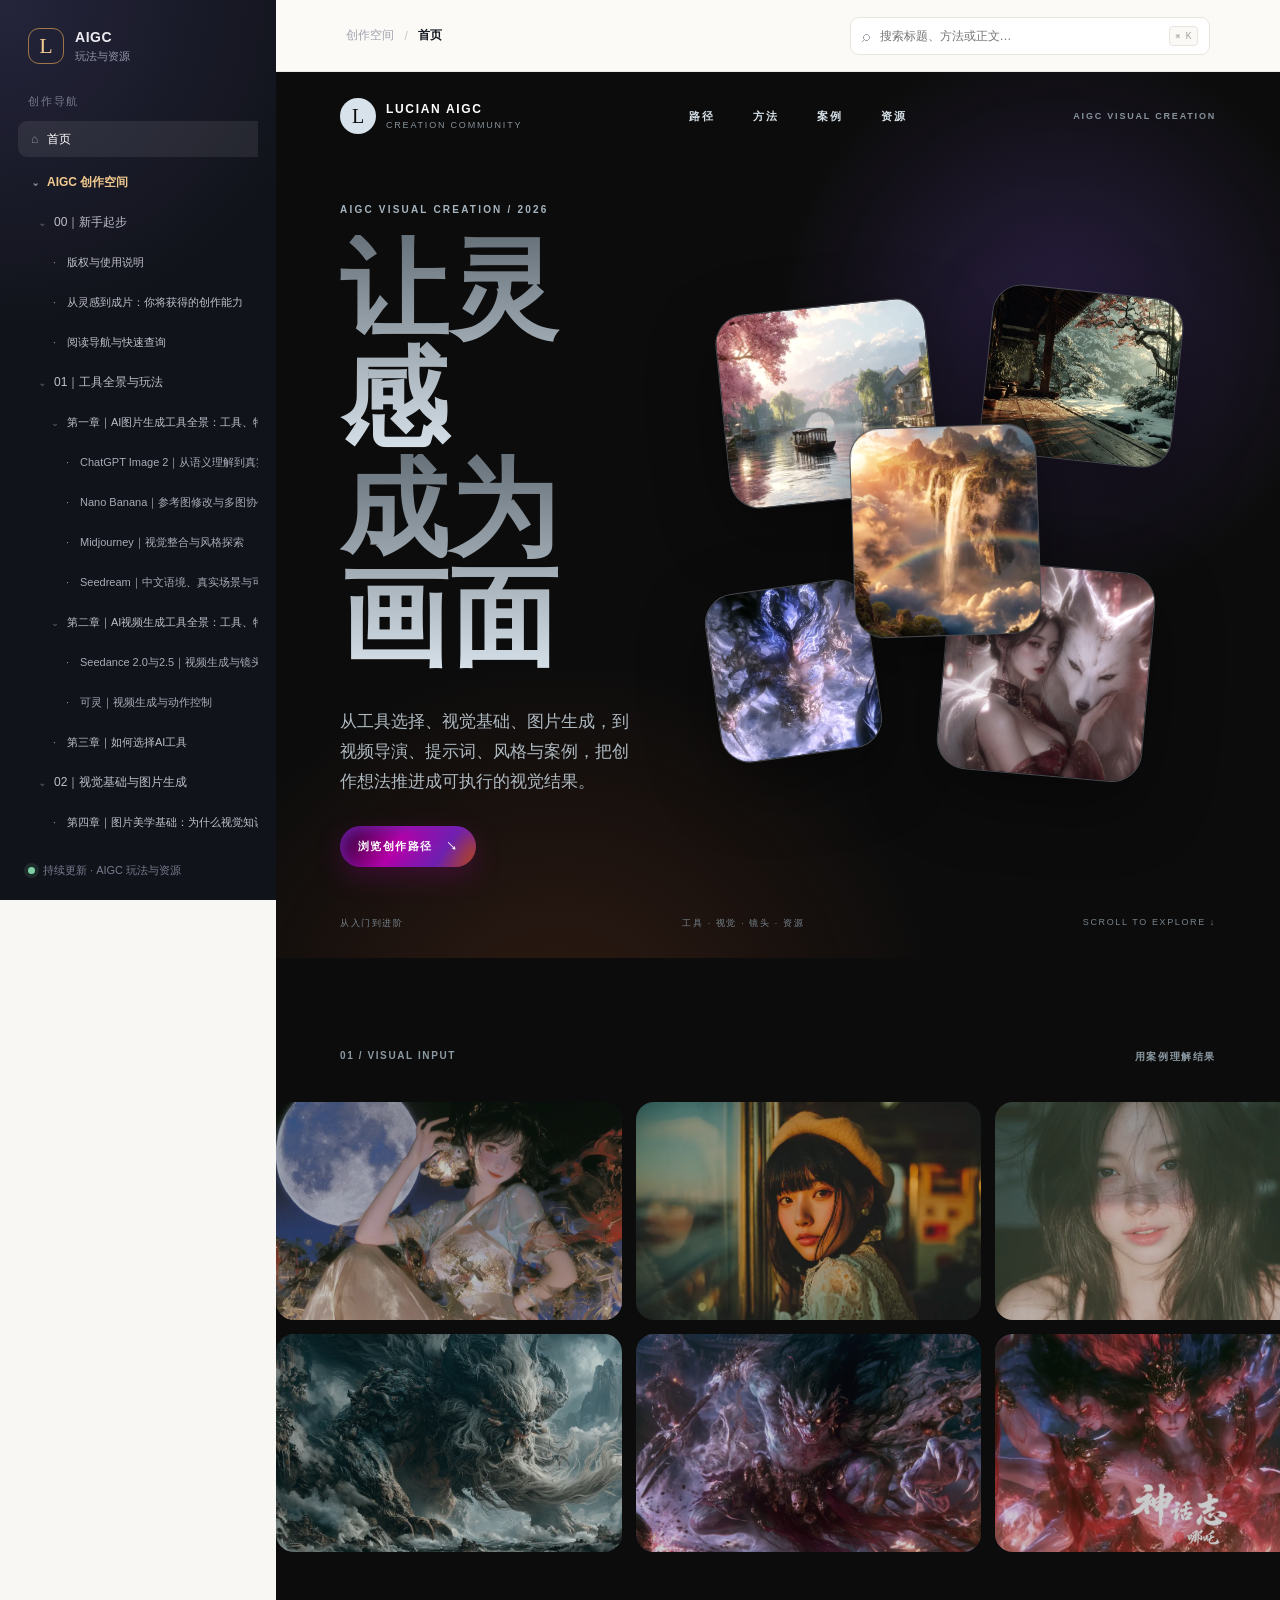
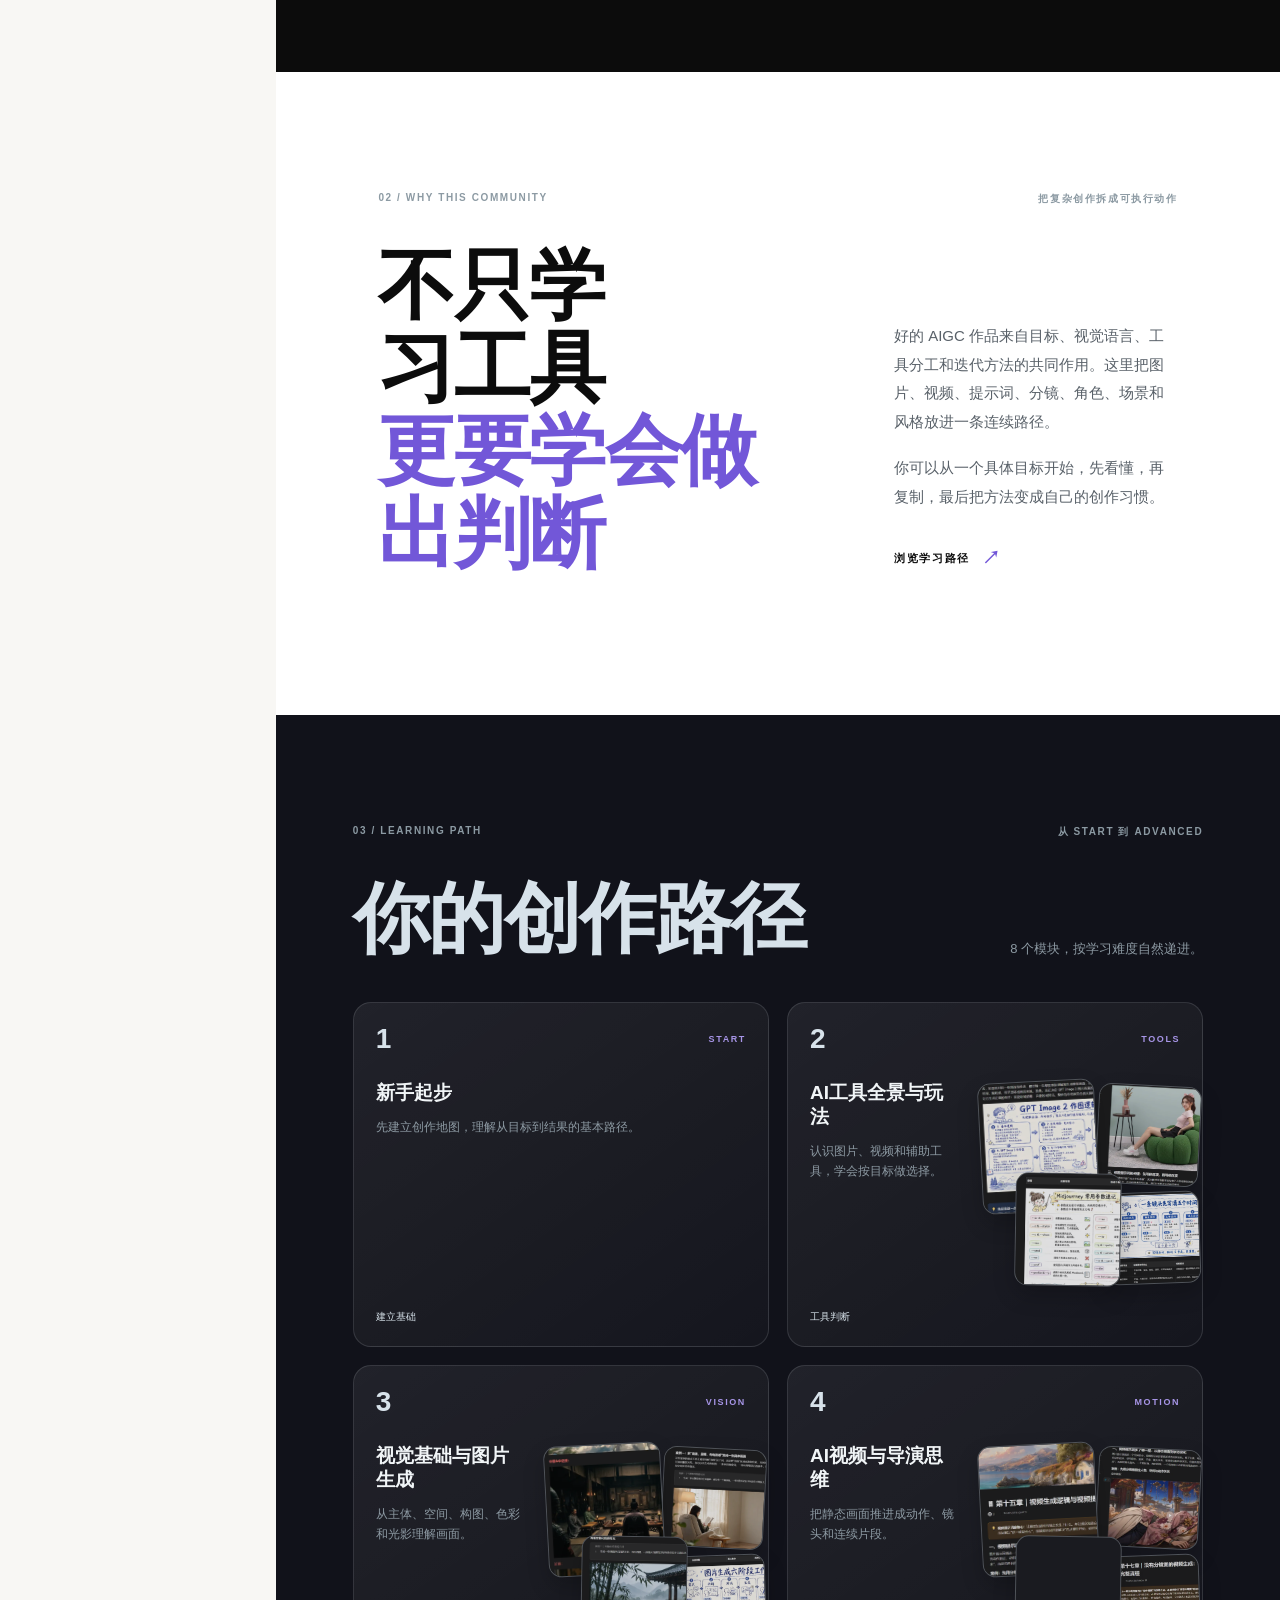
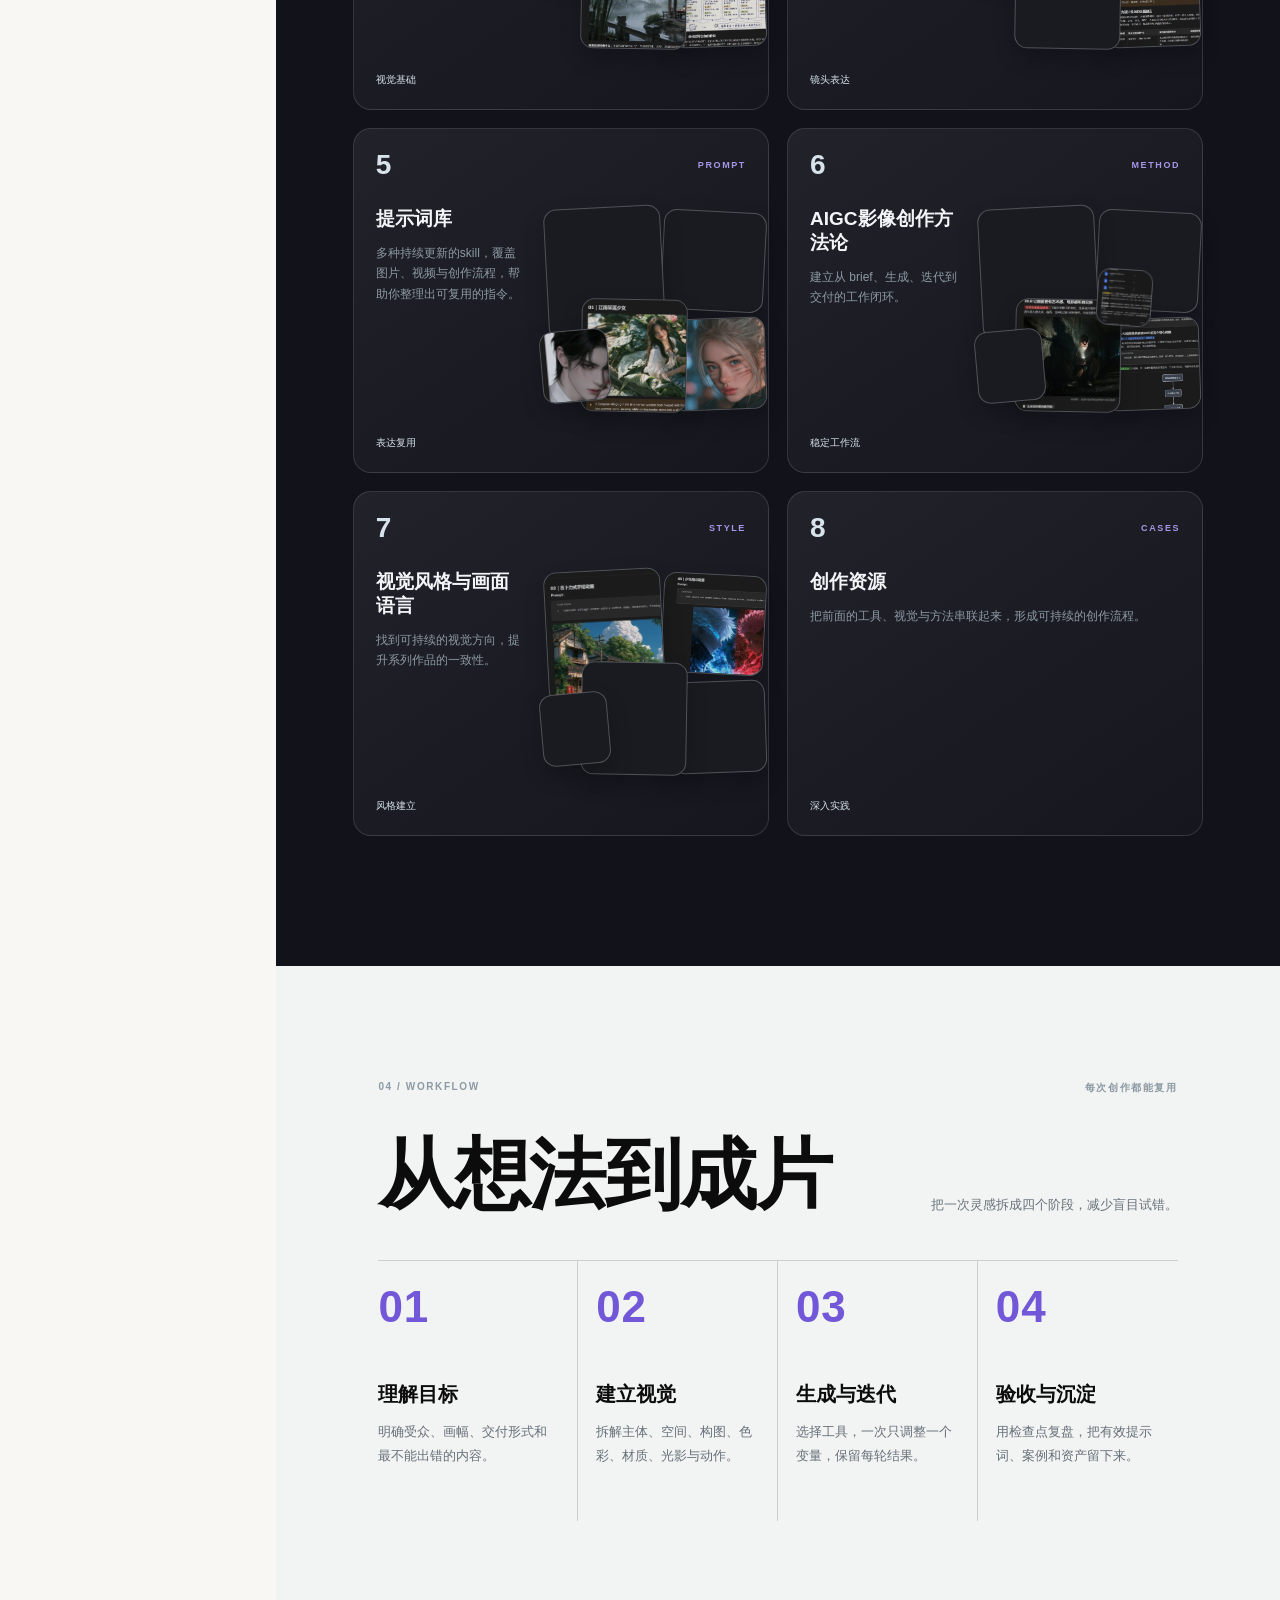
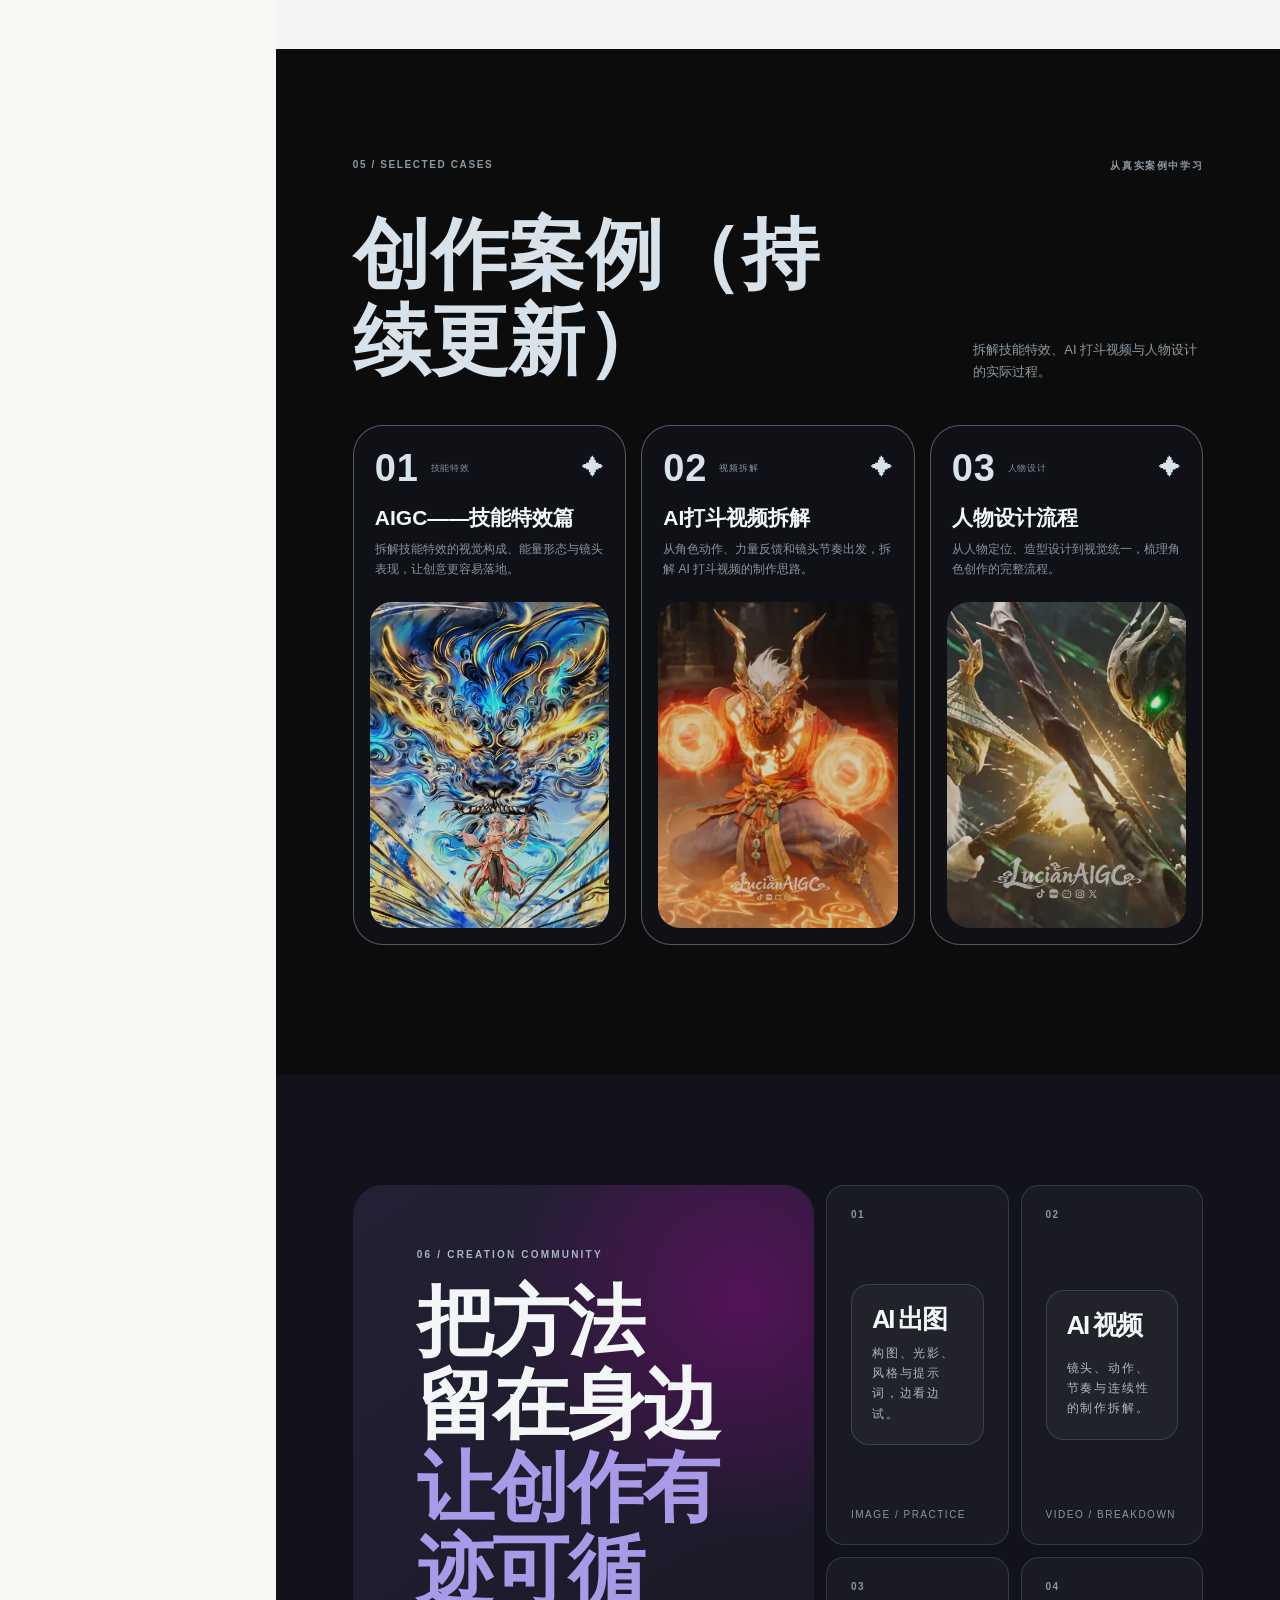
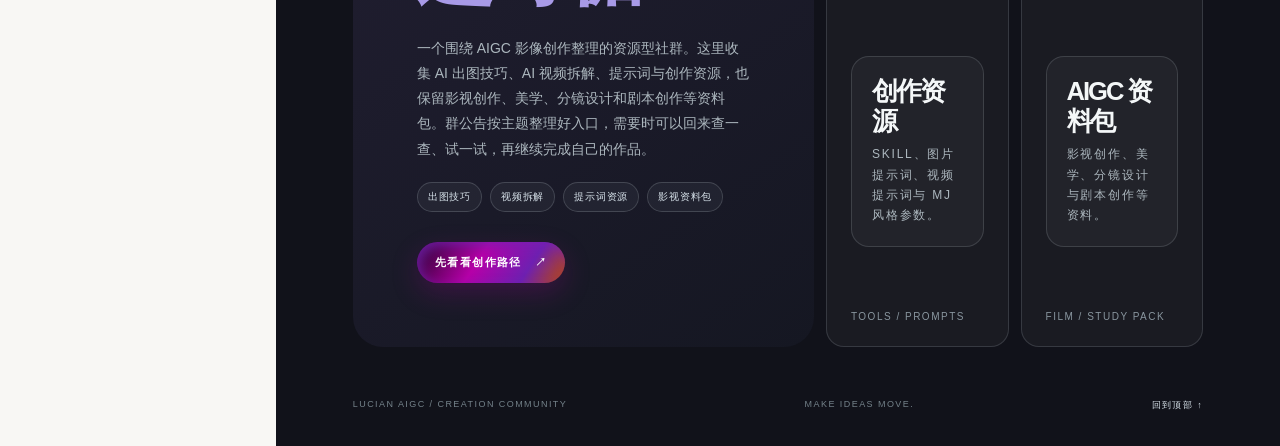
==== commit 361c4376: "Keep the full navigation shell and load homepage media reliably" ====
--- a/index.html
+++ b/index.html
@@ -5,8 +5,8 @@
     <meta name="viewport" content="width=device-width, initial-scale=1" />
     <meta name="theme-color" content="#11131a" />
     <title>AIGC 创作空间</title>
-    <link rel="stylesheet" href="styles.css" />
-    <link id="standalone-home-style" rel="stylesheet" href="home.css" disabled />
+    <link rel="stylesheet" href="styles.css?v=20261127-nav" />
+    <link id="standalone-home-style" rel="stylesheet" href="home.css?v=20261127-home" disabled />
   </head>
   <body>
     <div class="app-shell">
@@ -37,6 +37,6 @@
       </main>
     </div>
     <div id="toast" class="toast" role="status"></div>
-    <script src="app.js"></script>
+    <script src="app.js?v=20261127-home"></script>
   </body>
 </html>
--- a/styles.css
+++ b/styles.css
@@ -374,12 +374,12 @@
 }
 
 
-/* The integrated site uses the exact standalone homepage canvas on the home route. */
-body.home-mode .sidebar,
-body.home-mode .topbar {
-  display: none;
+/* The home canvas stays inside the same site shell and navigation system. */
+body.home-mode .main-content {
+  width: calc(100% - 276px);
+  margin-left: 276px;
 }
-body.home-mode .main-content {
-  width: 100%;
-  margin-left: 0;
+
+body.home-mode .landing-home img {
+  display: block;
 }
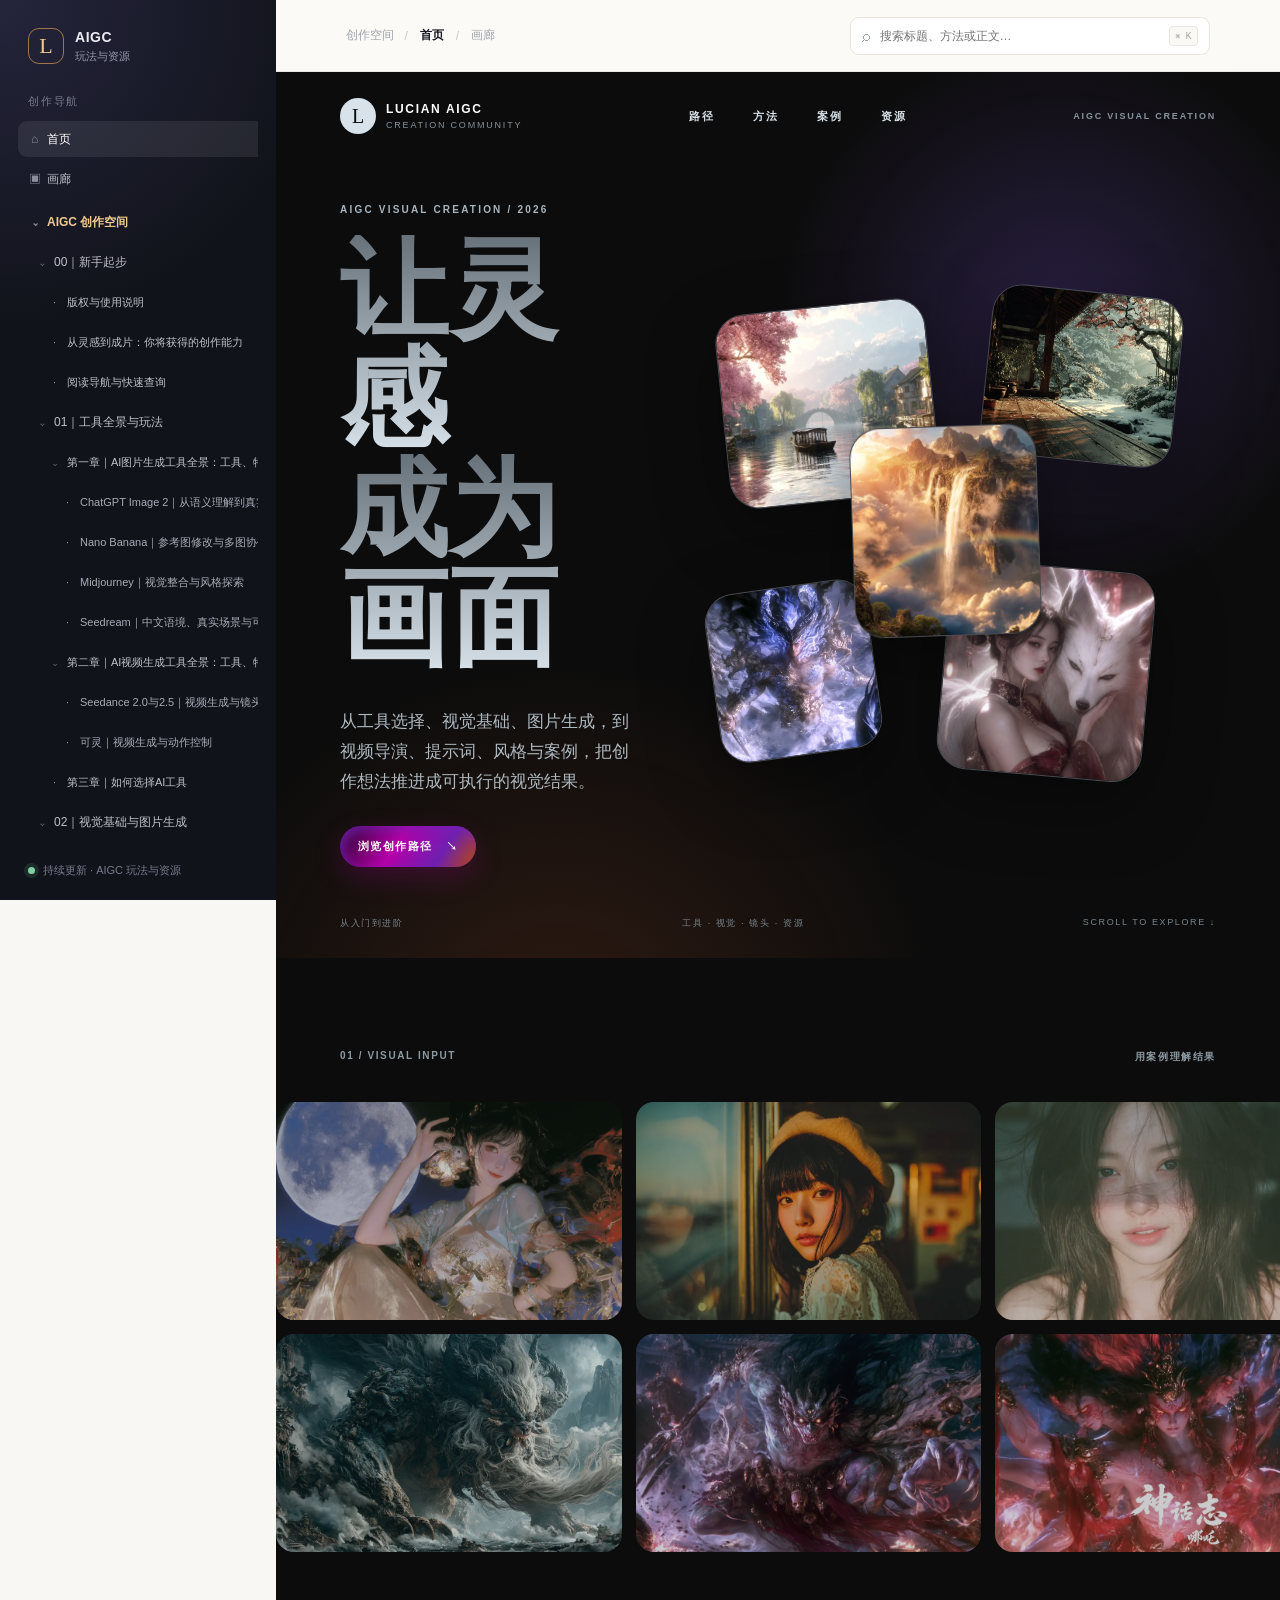
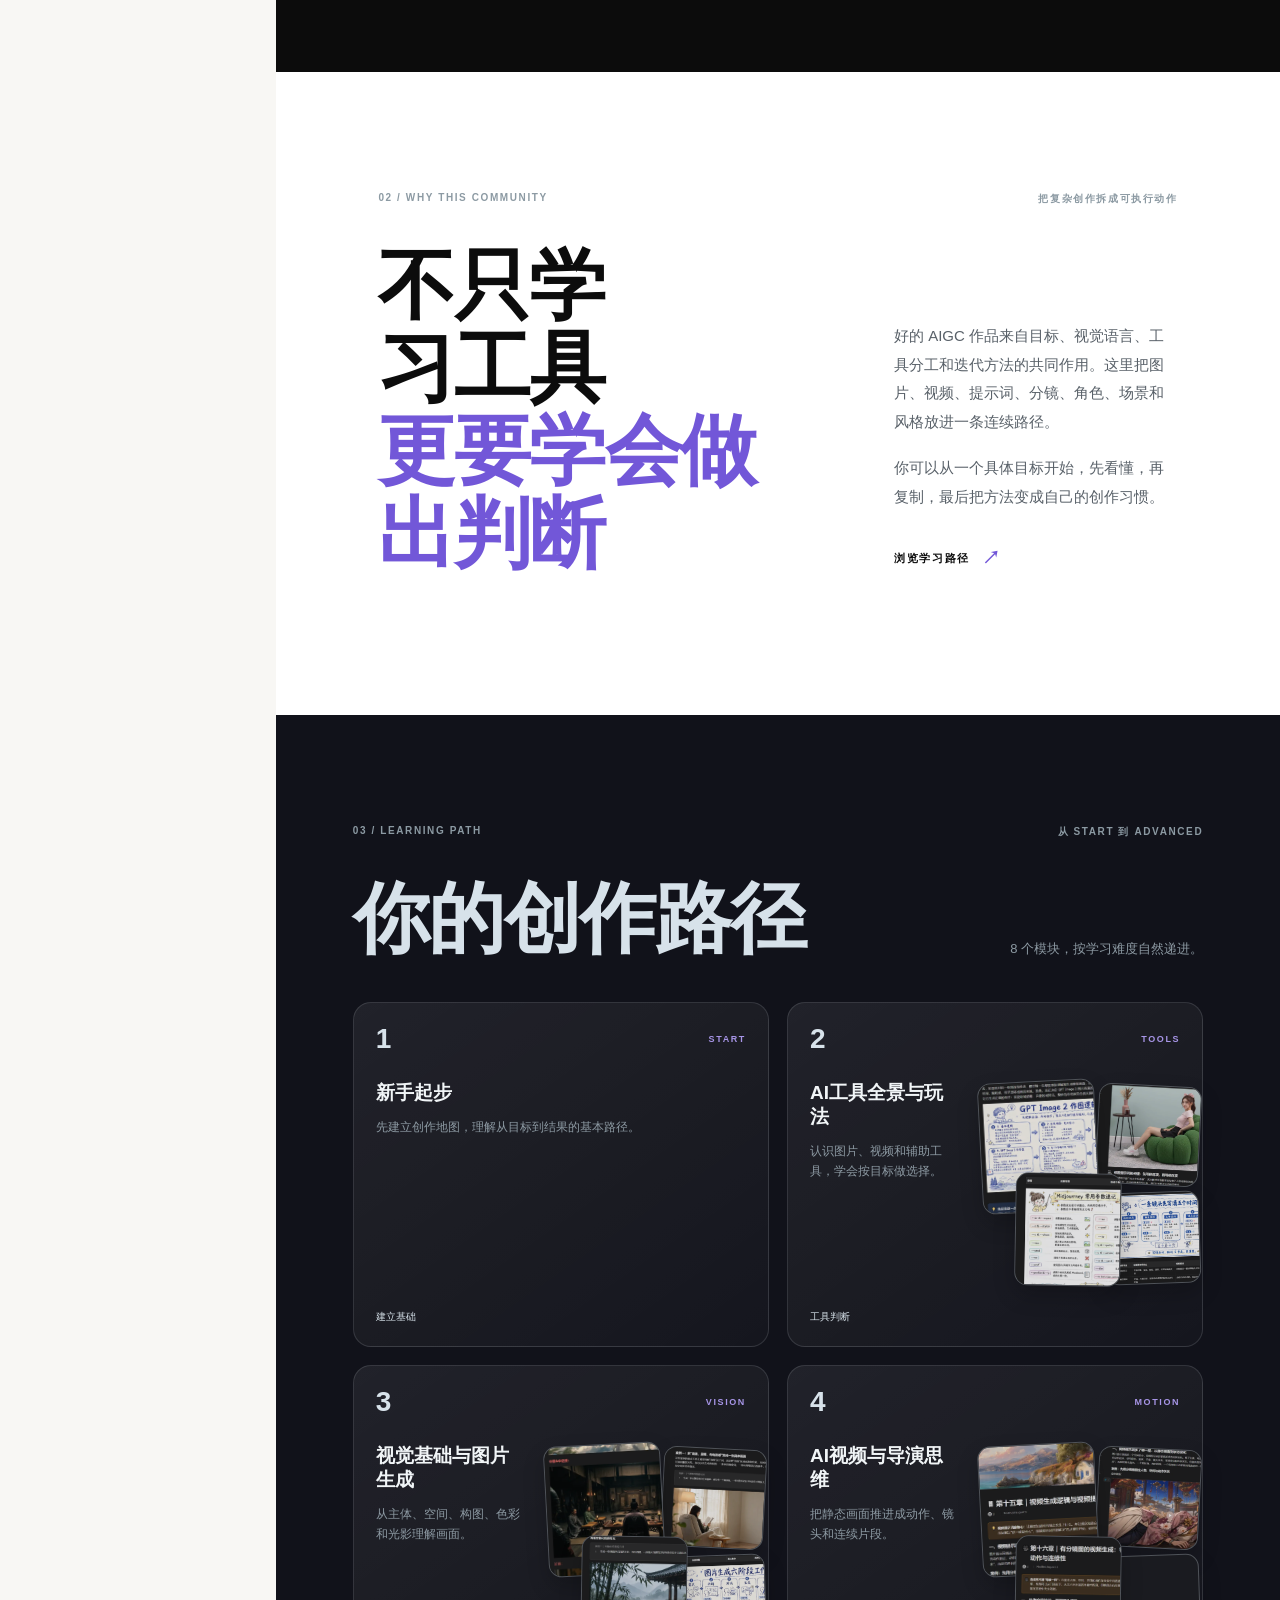
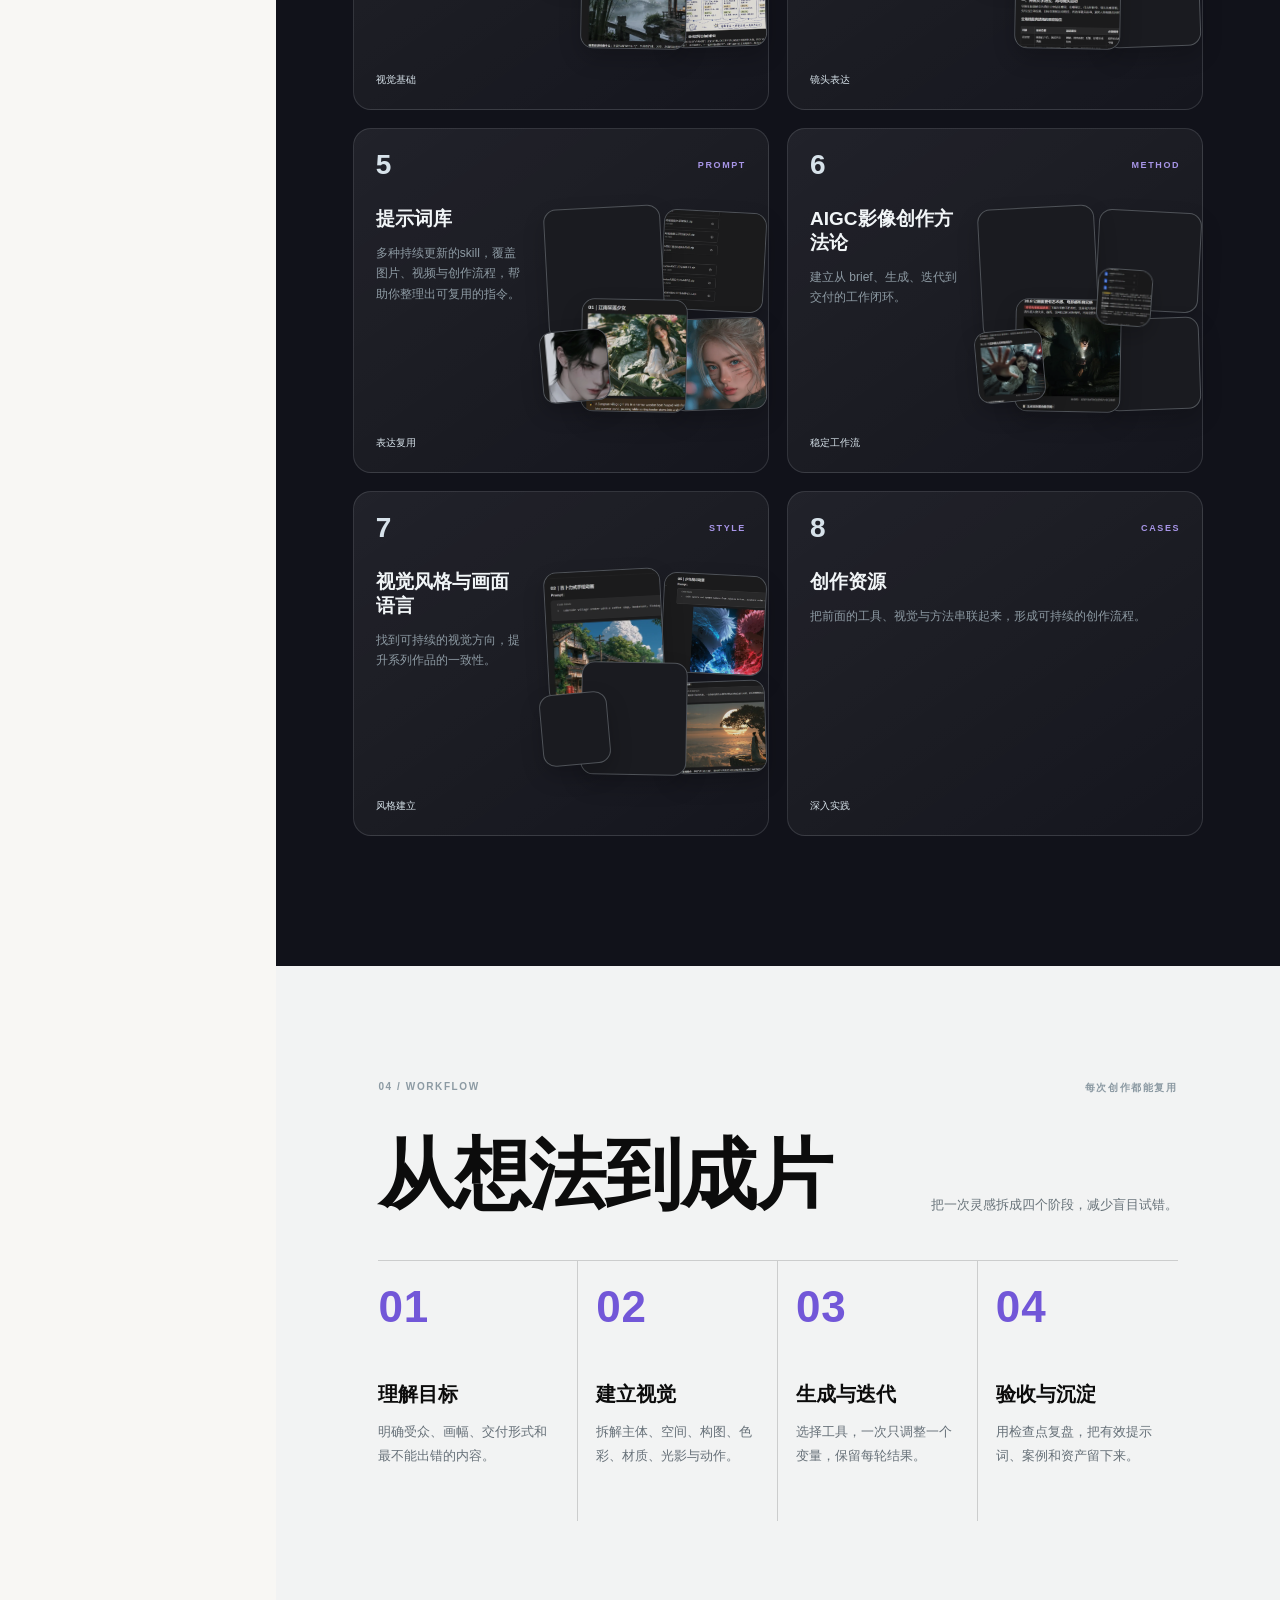
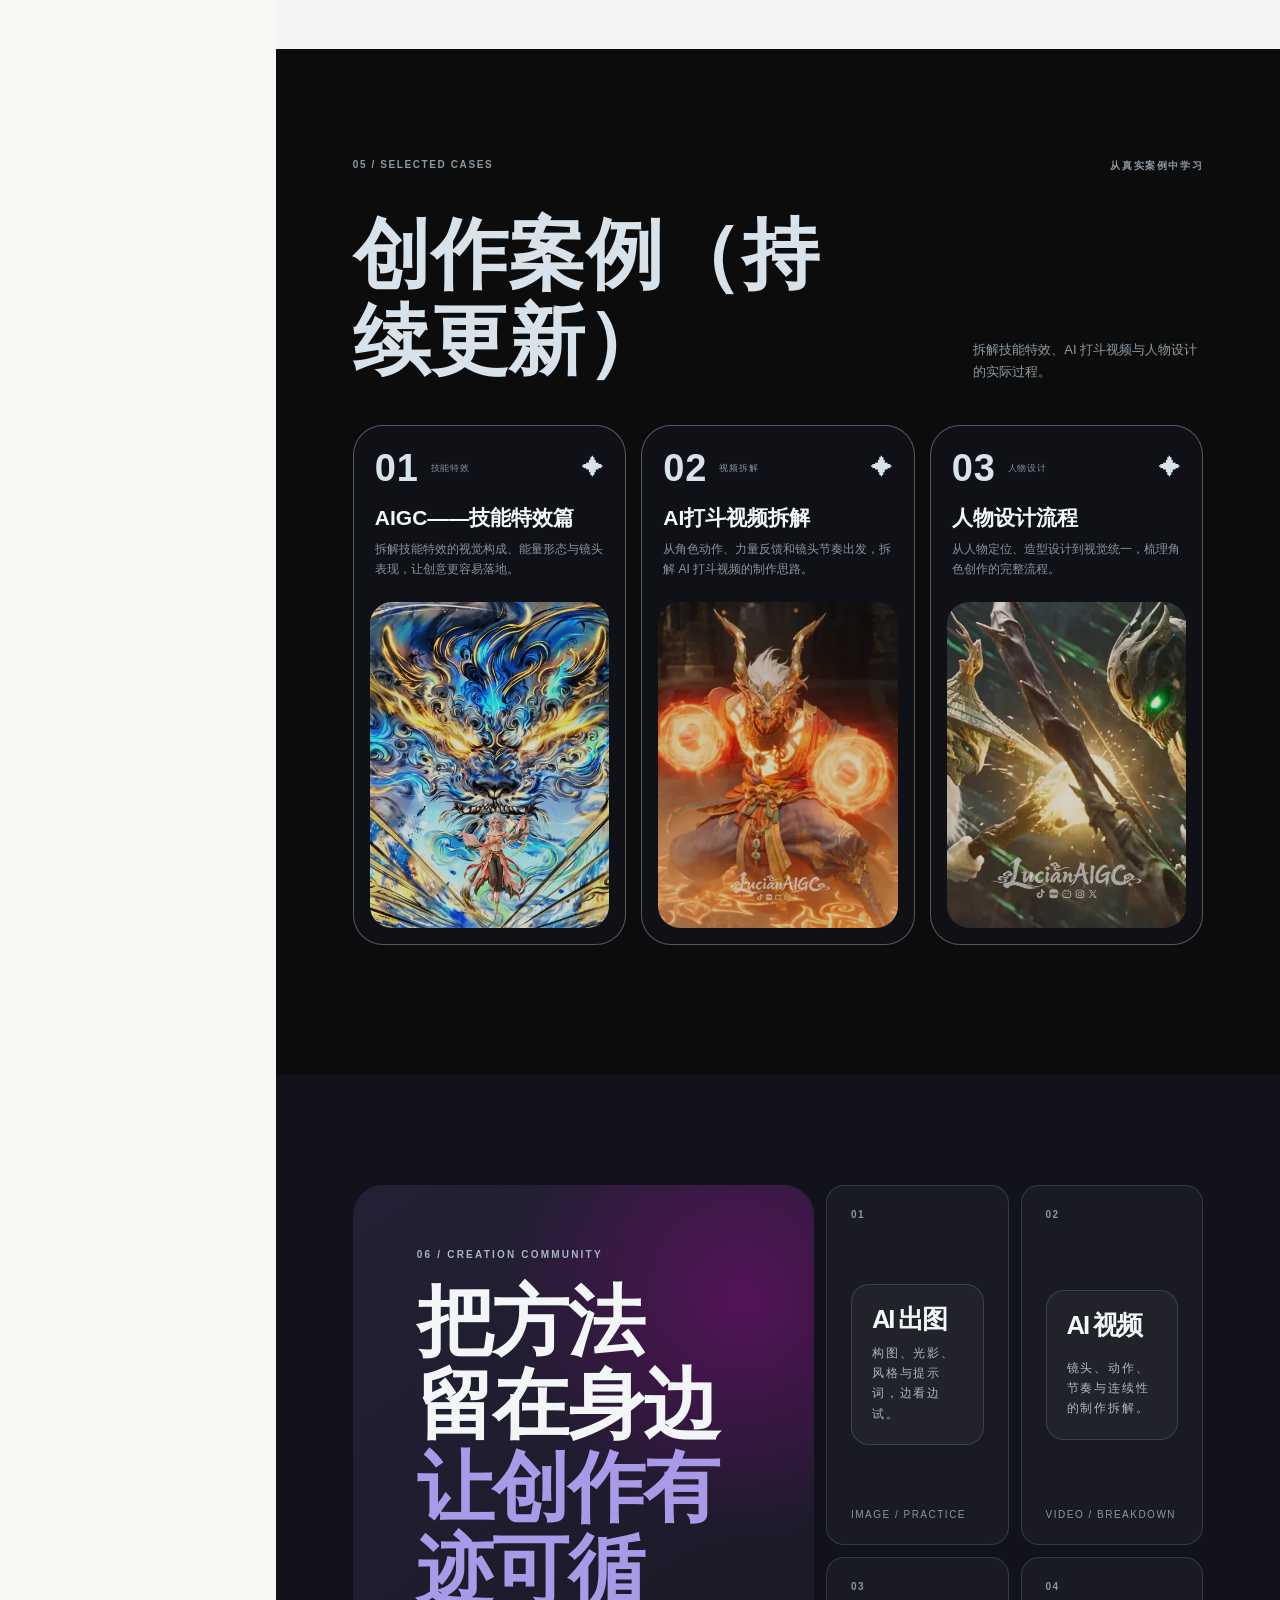
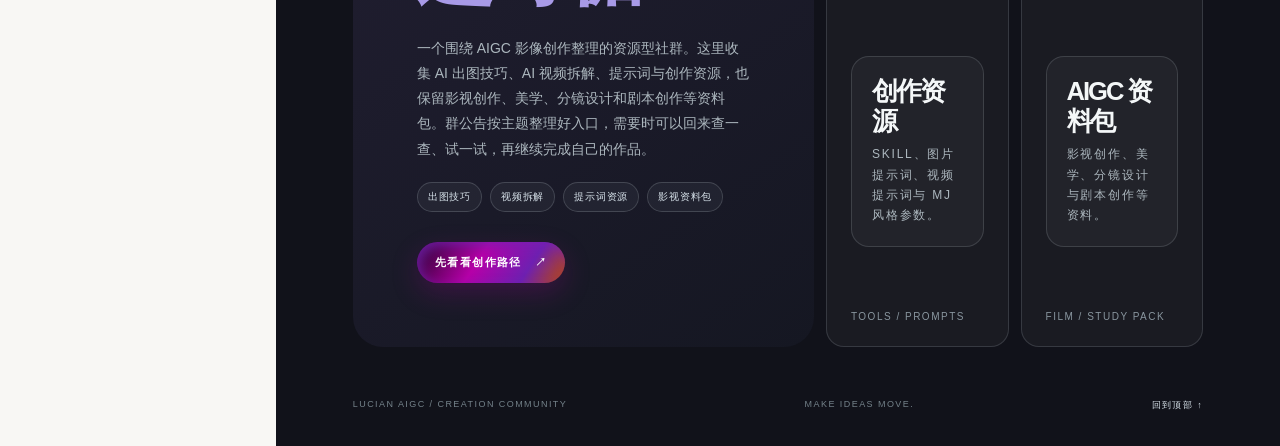
==== commit 6180b64f: "Add Midjourney prompt gallery Add a Gallery page with 25 prompt/style-code cards." ====
--- a/index.html
+++ b/index.html
@@ -5,8 +5,8 @@
     <meta name="viewport" content="width=device-width, initial-scale=1" />
     <meta name="theme-color" content="#11131a" />
     <title>AIGC 创作空间</title>
-    <link rel="stylesheet" href="styles.css?v=20261127-nav" />
-    <link id="standalone-home-style" rel="stylesheet" href="home.css?v=20261127-home" disabled />
+    <link rel="stylesheet" href="styles.css?v=20261127-gallery" />
+    <link id="standalone-home-style" rel="stylesheet" href="home.css?v=20261127-gallery" disabled />
   </head>
   <body>
     <div class="app-shell">
@@ -26,7 +26,7 @@
       <main class="main-content">
         <header class="topbar">
           <button id="menu-toggle" class="icon-button" aria-label="打开导航">☰</button>
-          <div class="crumbs"><span>创作空间</span><span class="crumb-separator">/</span><span id="crumb-current">首页</span></div>
+          <nav class="crumbs" aria-label="页面导航"><span>创作空间</span><span class="crumb-separator">/</span><a class="crumb-link is-current" id="crumb-home" href="#home">首页</a><span class="crumb-separator">/</span><a class="crumb-link" id="crumb-gallery" href="#gallery">画廊</a><span class="crumb-extra" id="crumb-extra" hidden></span></nav>
           <label class="search-box" aria-label="搜索创作内容">
             <span>⌕</span>
             <input id="search-input" type="search" placeholder="搜索标题、方法或正文…" />
@@ -37,6 +37,24 @@
       </main>
     </div>
     <div id="toast" class="toast" role="status"></div>
-    <script src="app.js?v=20261127-home"></script>
+    <div id="gallery-lightbox" class="gallery-lightbox" hidden>
+      <div class="gallery-lightbox-backdrop" data-gallery-close="true"></div>
+      <div class="gallery-lightbox-panel" role="dialog" aria-modal="true" aria-labelledby="gallery-dialog-title">
+        <button type="button" class="gallery-lightbox-close" data-gallery-close="true" aria-label="关闭">×</button>
+        <div class="gallery-lightbox-media"><img id="gallery-lb-image" alt="画廊作品" /></div>
+        <div class="gallery-lightbox-meta">
+          <p class="gallery-kicker" id="gallery-dialog-title">作品详情</p>
+          <div class="gallery-field">
+            <div class="gallery-field-head"><span>提示词</span><button type="button" class="gallery-copy" data-copy-field="prompt">复制</button></div>
+            <pre id="gallery-lb-prompt"></pre>
+          </div>
+          <div class="gallery-field">
+            <div class="gallery-field-head"><span>风格码</span><button type="button" class="gallery-copy" data-copy-field="style">复制</button></div>
+            <pre id="gallery-lb-style"></pre>
+          </div>
+        </div>
+      </div>
+    </div>
+    <script src="app.js?v=20261127-gallery"></script>
   </body>
 </html>
--- a/styles.css
+++ b/styles.css
@@ -40,8 +40,12 @@
 .main-content { width: calc(100% - 276px); margin-left: 276px; }
 .topbar { position: sticky; top: 0; z-index: 5; display: flex; align-items: center; gap: 20px; min-height: 72px; padding: 0 5.5vw; border-bottom: 1px solid rgba(232,229,223,.85); background: rgba(251,250,247,.9); backdrop-filter: blur(18px); }
 .crumbs { display: flex; align-items: center; gap: 10px; color: #a0a3ad; font-size: 12px; white-space: nowrap; }
-.crumbs span:last-child { color: var(--ink); font-weight: 600; }
+.crumb-link { color: #a0a3ad; text-decoration: none; font-weight: 500; border-radius: 6px; padding: 3px 2px; transition: color .2s ease, background .2s ease; }
+.crumb-link:hover { color: var(--ink); }
+.crumb-link.is-current { color: var(--ink); font-weight: 700; }
 .crumb-separator { color: #cac7c0; }
+.crumb-extra { color: var(--ink); font-weight: 600; }
+.crumb-extra:not([hidden])::before { content: "/"; margin-right: 10px; color: #cac7c0; font-weight: 400; }
 .search-box { display: flex; align-items: center; gap: 8px; width: min(360px, 42vw); height: 38px; margin-left: auto; padding: 0 11px; border: 1px solid var(--line); border-radius: 9px; color: #a0a3ad; background: #fff; }
 .search-box input { min-width: 0; flex: 1; border: 0; outline: 0; color: var(--ink); background: transparent; font-size: 12px; }
 .search-box kbd { padding: 3px 5px; border: 1px solid var(--line); border-radius: 4px; color: #aaa7a0; background: #faf9f6; font-size: 10px; }
@@ -372,14 +376,186 @@
   .landing-footer { display: grid; grid-template-columns: 1fr auto; padding: 24px 18px 30px; font-size: 8px; }
   .landing-footer span:nth-child(2) { display: none; }
 }
-
-
-/* The home canvas stays inside the same site shell and navigation system. */
-body.home-mode .main-content {
-  width: calc(100% - 276px);
-  margin-left: 276px;
-}
-
-body.home-mode .landing-home img {
-  display: block;
-}
+
+
+/* The home canvas stays inside the same site shell and navigation system. */
+body.home-mode .main-content {
+  width: calc(100% - 276px);
+  margin-left: 276px;
+}
+
+body.home-mode .landing-home img {
+  display: block;
+}
+
+body.lightbox-open { overflow: hidden; }
+body.gallery-mode .page { max-width: none; padding: 0; }
+.gallery-wrap {
+  overflow: hidden;
+  min-height: calc(100vh - 72px);
+  padding: 54px 5.5vw 80px;
+  color: #d7e2ea;
+  background:
+    radial-gradient(circle at 12% 0%, rgba(128,116,216,.18), transparent 34%),
+    radial-gradient(circle at 88% 8%, rgba(200,146,79,.12), transparent 28%),
+    #0c0c0c;
+  font-family: "Noto Sans SC", "Source Han Sans SC", "PingFang SC", "Microsoft YaHei", "Segoe UI", sans-serif;
+}
+.gallery-hero { max-width: 760px; margin: 0 0 42px; }
+.gallery-kicker {
+  margin: 0 0 12px;
+  color: #8b93a0;
+  font-size: 11px;
+  font-weight: 700;
+  letter-spacing: .18em;
+}
+.gallery-hero h1 {
+  margin: 0 0 14px;
+  color: #f4f7f8;
+  font-size: clamp(42px, 6vw, 72px);
+  font-weight: 800;
+  letter-spacing: .02em;
+  line-height: 1.05;
+}
+.gallery-hero p { margin: 0; max-width: 560px; color: #8a949c; font-size: 15px; line-height: 1.8; }
+.gallery-grid {
+  display: grid;
+  grid-template-columns: repeat(auto-fill, minmax(230px, 1fr));
+  gap: 16px;
+}
+.gallery-loading { grid-column: 1 / -1; padding: 48px 0; color: #8a949c; font-size: 14px; }
+.gallery-card {
+  position: relative;
+  display: block;
+  width: 100%;
+  aspect-ratio: 3 / 4;
+  overflow: hidden;
+  padding: 0;
+  border: 1px solid rgba(215, 226, 234, .22);
+  border-radius: 18px;
+  background: #1a1b20;
+  cursor: pointer;
+  box-shadow: 0 16px 40px rgba(0,0,0,.22);
+  transition: transform .28s ease, border-color .28s ease, box-shadow .28s ease;
+}
+.gallery-card:hover, .gallery-card:focus-visible {
+  transform: translateY(-4px);
+  border-color: rgba(240, 201, 143, .55);
+  box-shadow: 0 22px 50px rgba(0,0,0,.32);
+  outline: none;
+}
+.gallery-card img {
+  display: block;
+  width: 100%;
+  height: 100%;
+  object-fit: cover;
+  transition: transform .45s ease;
+}
+.gallery-card:hover img, .gallery-card:focus-visible img { transform: scale(1.05); }
+.gallery-lightbox {
+  position: fixed;
+  inset: 0;
+  z-index: 40;
+  display: flex;
+  align-items: center;
+  justify-content: center;
+  padding: 28px 18px;
+}
+.gallery-lightbox[hidden] { display: none; }
+.gallery-lightbox-backdrop {
+  position: absolute;
+  inset: 0;
+  background: rgba(8, 9, 12, .78);
+  backdrop-filter: blur(16px);
+}
+.gallery-lightbox-panel {
+  position: relative;
+  z-index: 1;
+  display: grid;
+  grid-template-columns: minmax(0, 1.15fr) minmax(280px, .85fr);
+  gap: 0;
+  width: min(1120px, 100%);
+  max-height: calc(100vh - 56px);
+  overflow: auto;
+  border: 1px solid rgba(215, 226, 234, .2);
+  border-radius: 24px;
+  background: #11121a;
+  box-shadow: 0 30px 80px rgba(0,0,0,.45);
+  color: #d7e2ea;
+}
+.gallery-lightbox-close {
+  position: absolute;
+  top: 14px;
+  right: 14px;
+  z-index: 2;
+  width: 38px;
+  height: 38px;
+  border: 1px solid rgba(215, 226, 234, .2);
+  border-radius: 50%;
+  color: #f4f7f8;
+  background: rgba(12,12,12,.55);
+  font-size: 22px;
+  line-height: 1;
+  cursor: pointer;
+}
+.gallery-lightbox-close:hover { background: rgba(255,255,255,.12); }
+.gallery-lightbox-media {
+  display: flex;
+  align-items: center;
+  justify-content: center;
+  min-height: 320px;
+  background: #0a0a0d;
+}
+.gallery-lightbox-media img {
+  display: block;
+  width: 100%;
+  max-height: calc(100vh - 56px);
+  object-fit: contain;
+  background: #0a0a0d;
+}
+.gallery-lightbox-meta { display: flex; flex-direction: column; gap: 18px; padding: 28px 26px 30px; }
+.gallery-lightbox-meta .gallery-kicker { color: #f0c98f; }
+.gallery-field {
+  display: flex;
+  flex-direction: column;
+  gap: 8px;
+}
+.gallery-field-head {
+  display: flex;
+  align-items: center;
+  justify-content: space-between;
+  gap: 12px;
+  color: #f4f7f8;
+  font-size: 13px;
+  font-weight: 700;
+}
+.gallery-copy {
+  padding: 5px 10px;
+  border: 1px solid rgba(215, 226, 234, .22);
+  border-radius: 8px;
+  color: #f4f7f8;
+  background: rgba(255,255,255,.06);
+  font-size: 12px;
+  cursor: pointer;
+}
+.gallery-copy:hover { background: rgba(240, 201, 143, .16); border-color: rgba(240, 201, 143, .45); }
+.gallery-field pre {
+  margin: 0;
+  padding: 14px 15px;
+  border-radius: 12px;
+  color: #d7e2ea;
+  background: #1a1b20;
+  font-family: Consolas, "SF Mono", monospace;
+  font-size: 13px;
+  line-height: 1.7;
+  white-space: pre-wrap;
+  word-break: break-word;
+}
+@media (max-width: 860px) {
+  .gallery-lightbox { padding: 12px; }
+  .gallery-lightbox-panel { grid-template-columns: 1fr; max-height: calc(100vh - 24px); }
+  .gallery-lightbox-media img { max-height: 48vh; }
+  .gallery-wrap { padding: 32px 18px 64px; }
+  .gallery-grid { grid-template-columns: repeat(auto-fill, minmax(46%, 1fr)); gap: 10px; }
+  .gallery-card { border-radius: 14px; }
+}
--- a/home.css
+++ b/home.css
@@ -21,8 +21,12 @@
 .topbar { position: sticky; top: 0; z-index: 5; display: flex; align-items: center; gap: 20px; min-height: 72px; padding: 0 5.5vw; border-bottom: 1px solid rgba(232,229,223,.85); background: rgba(251,250,247,.9); backdrop-filter: blur(18px); }
 .crumbs { display: flex; align-items: center; gap: 10px; color: #a0a3ad; font-size: 12px; white-space: nowrap; }
 .topbar-note { display: inline-flex; align-items: center; margin-left: auto; color: #817d77; font-size: 10px; font-weight: 700; letter-spacing: .16em; text-transform: uppercase; }
-.crumbs span:last-child { color: var(--ink); font-weight: 600; }
+.crumb-link { color: #a0a3ad; text-decoration: none; font-weight: 500; border-radius: 6px; padding: 3px 2px; transition: color .2s ease; }
+.crumb-link:hover { color: var(--ink); }
+.crumb-link.is-current { color: var(--ink); font-weight: 700; }
 .crumb-separator { color: #cac7c0; }
+.crumb-extra { color: var(--ink); font-weight: 600; }
+.crumb-extra:not([hidden])::before { content: "/"; margin-right: 10px; color: #cac7c0; font-weight: 400; }
 .search-box { display: flex; align-items: center; gap: 8px; width: min(360px, 42vw); height: 38px; margin-left: auto; padding: 0 11px; border: 1px solid var(--line); border-radius: 9px; color: #a0a3ad; background: #fff; }
 .search-box input { min-width: 0; flex: 1; border: 0; outline: 0; color: var(--ink); background: transparent; font-size: 12px; }
 .search-box kbd { padding: 3px 5px; border: 1px solid var(--line); border-radius: 4px; color: #aaa7a0; background: #faf9f6; font-size: 10px; }
